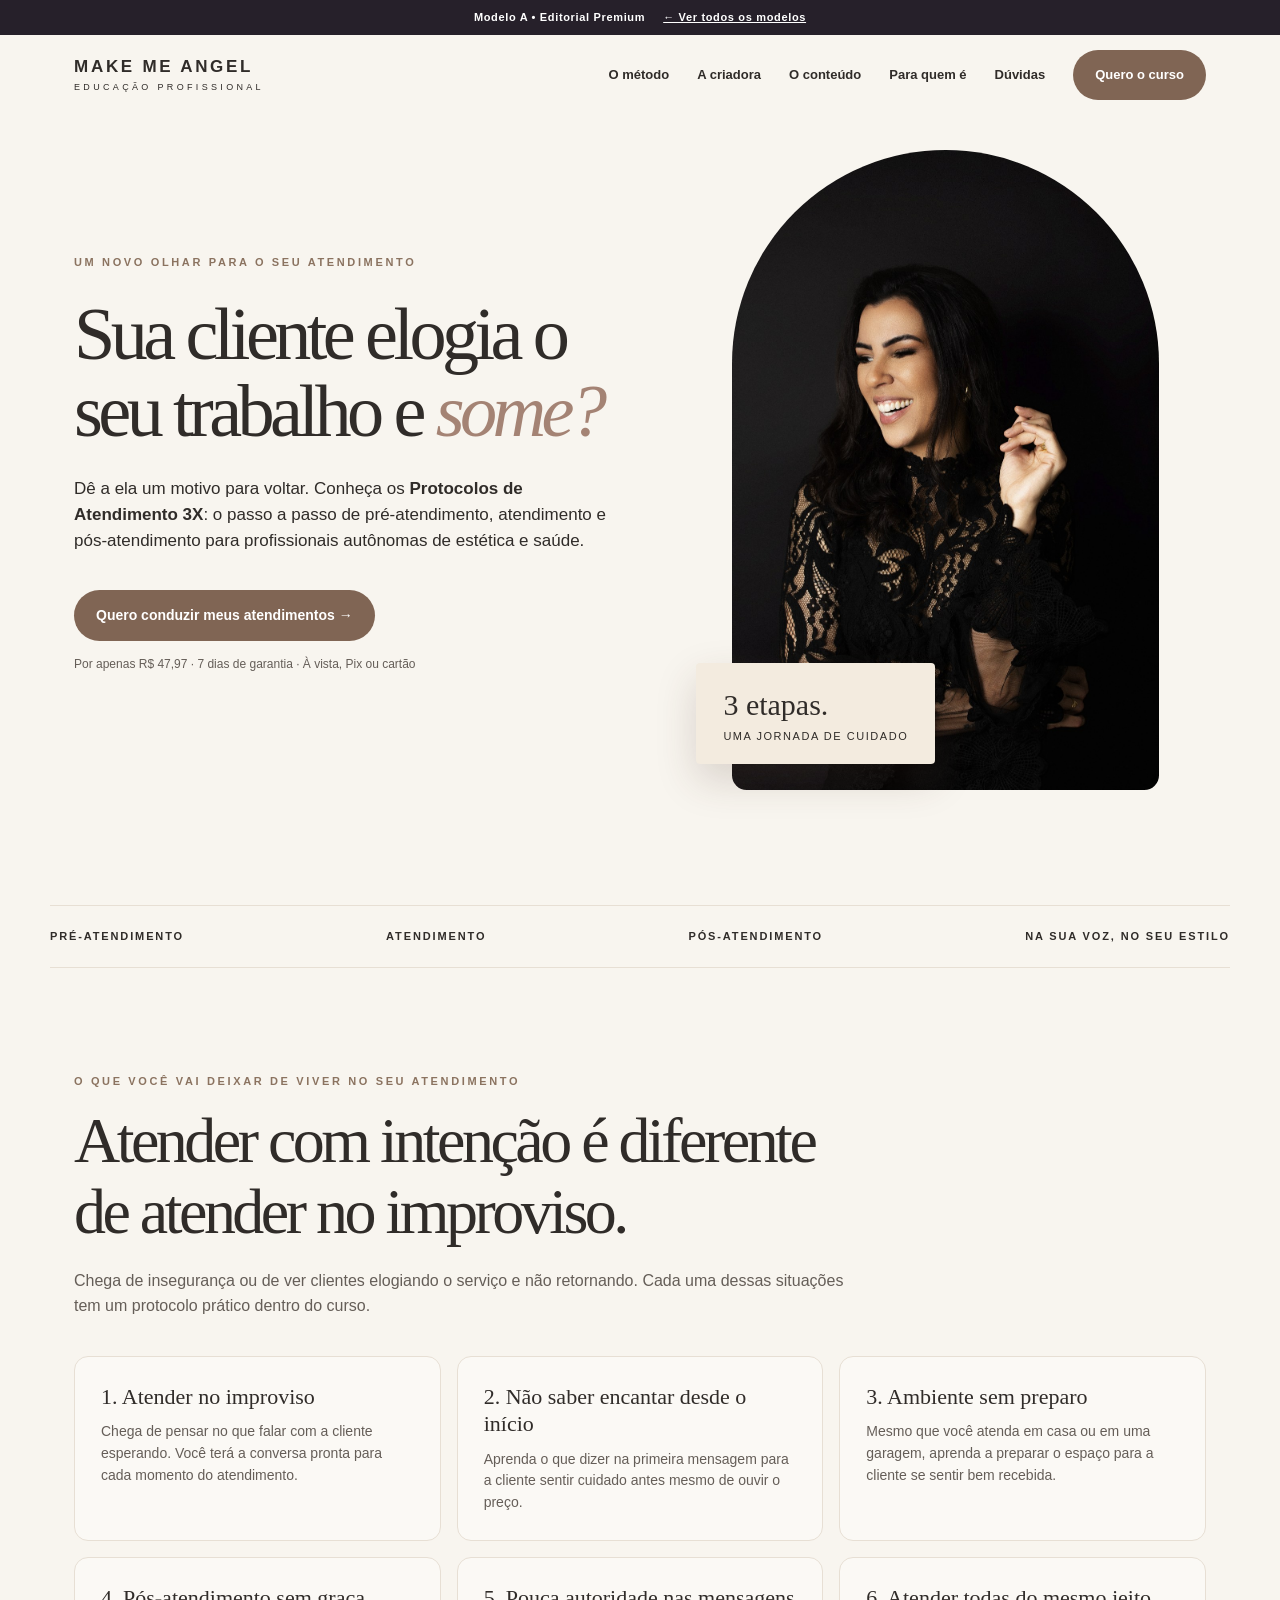
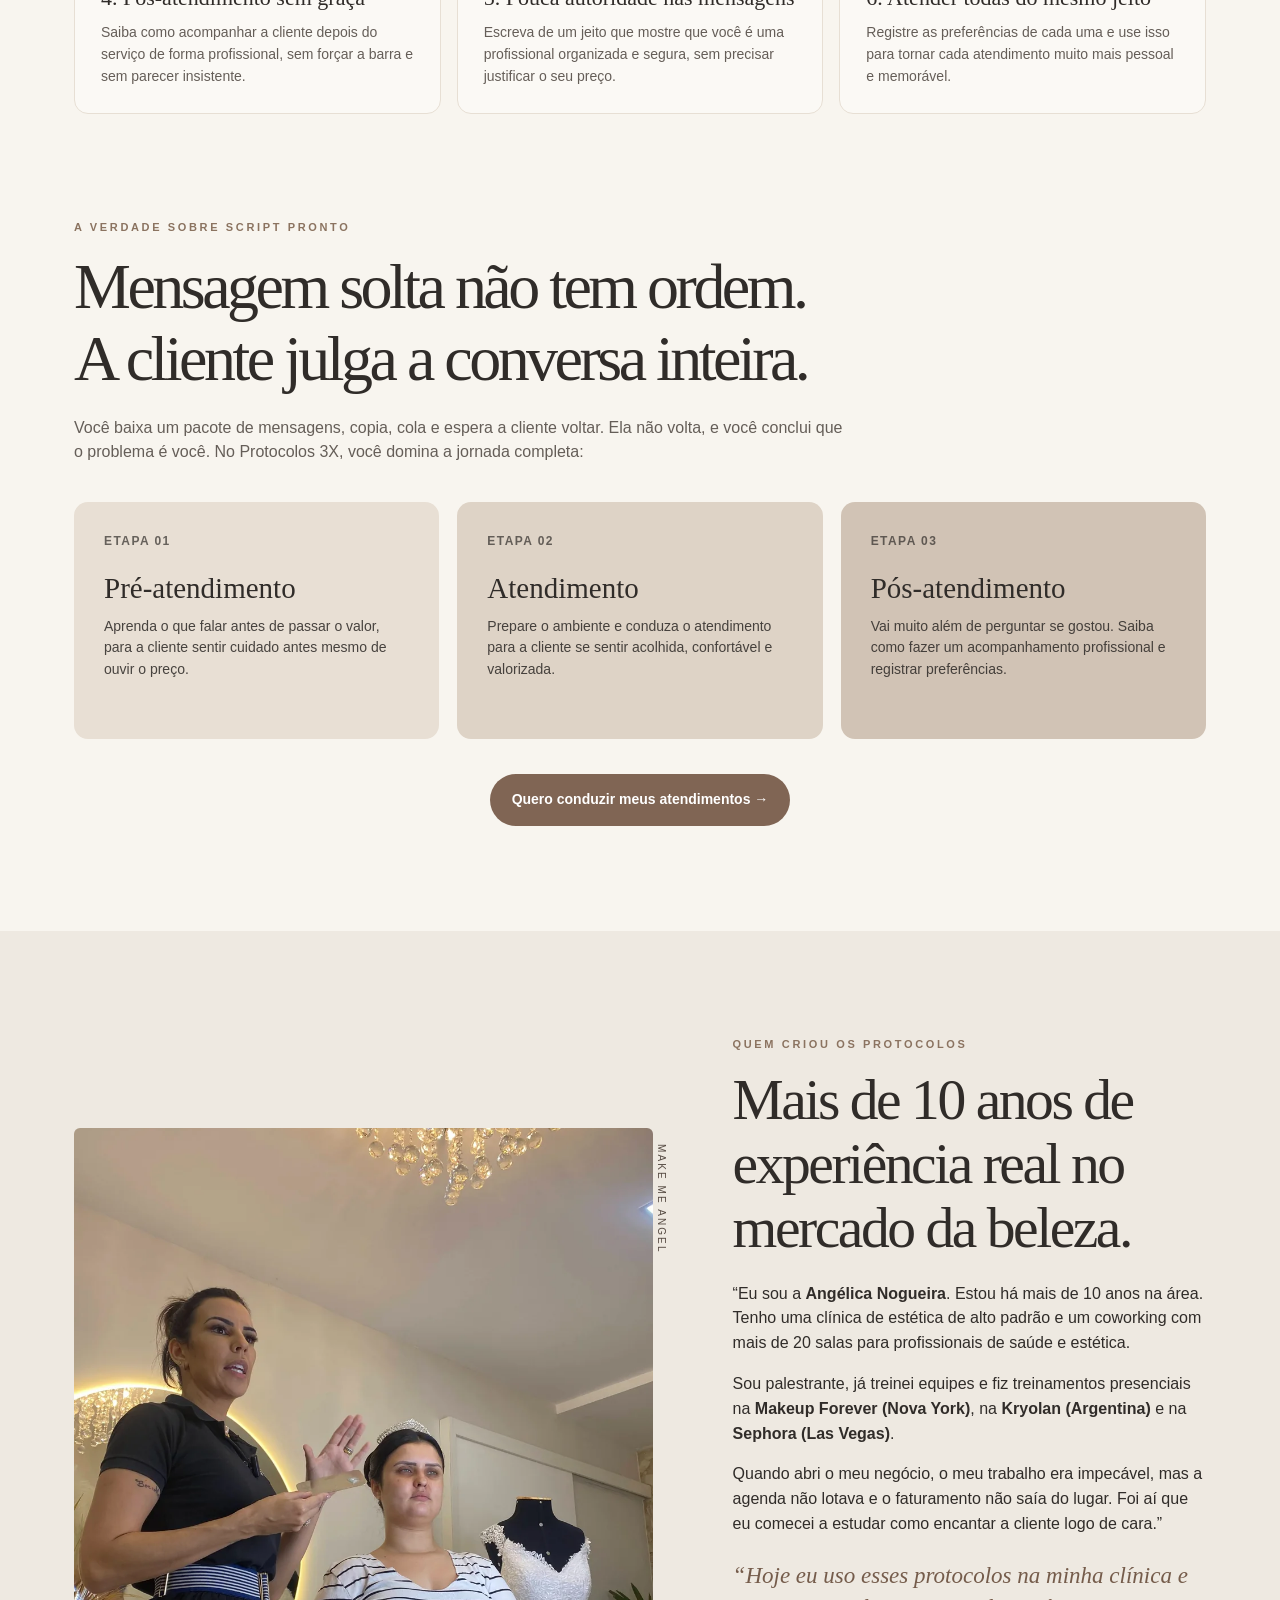
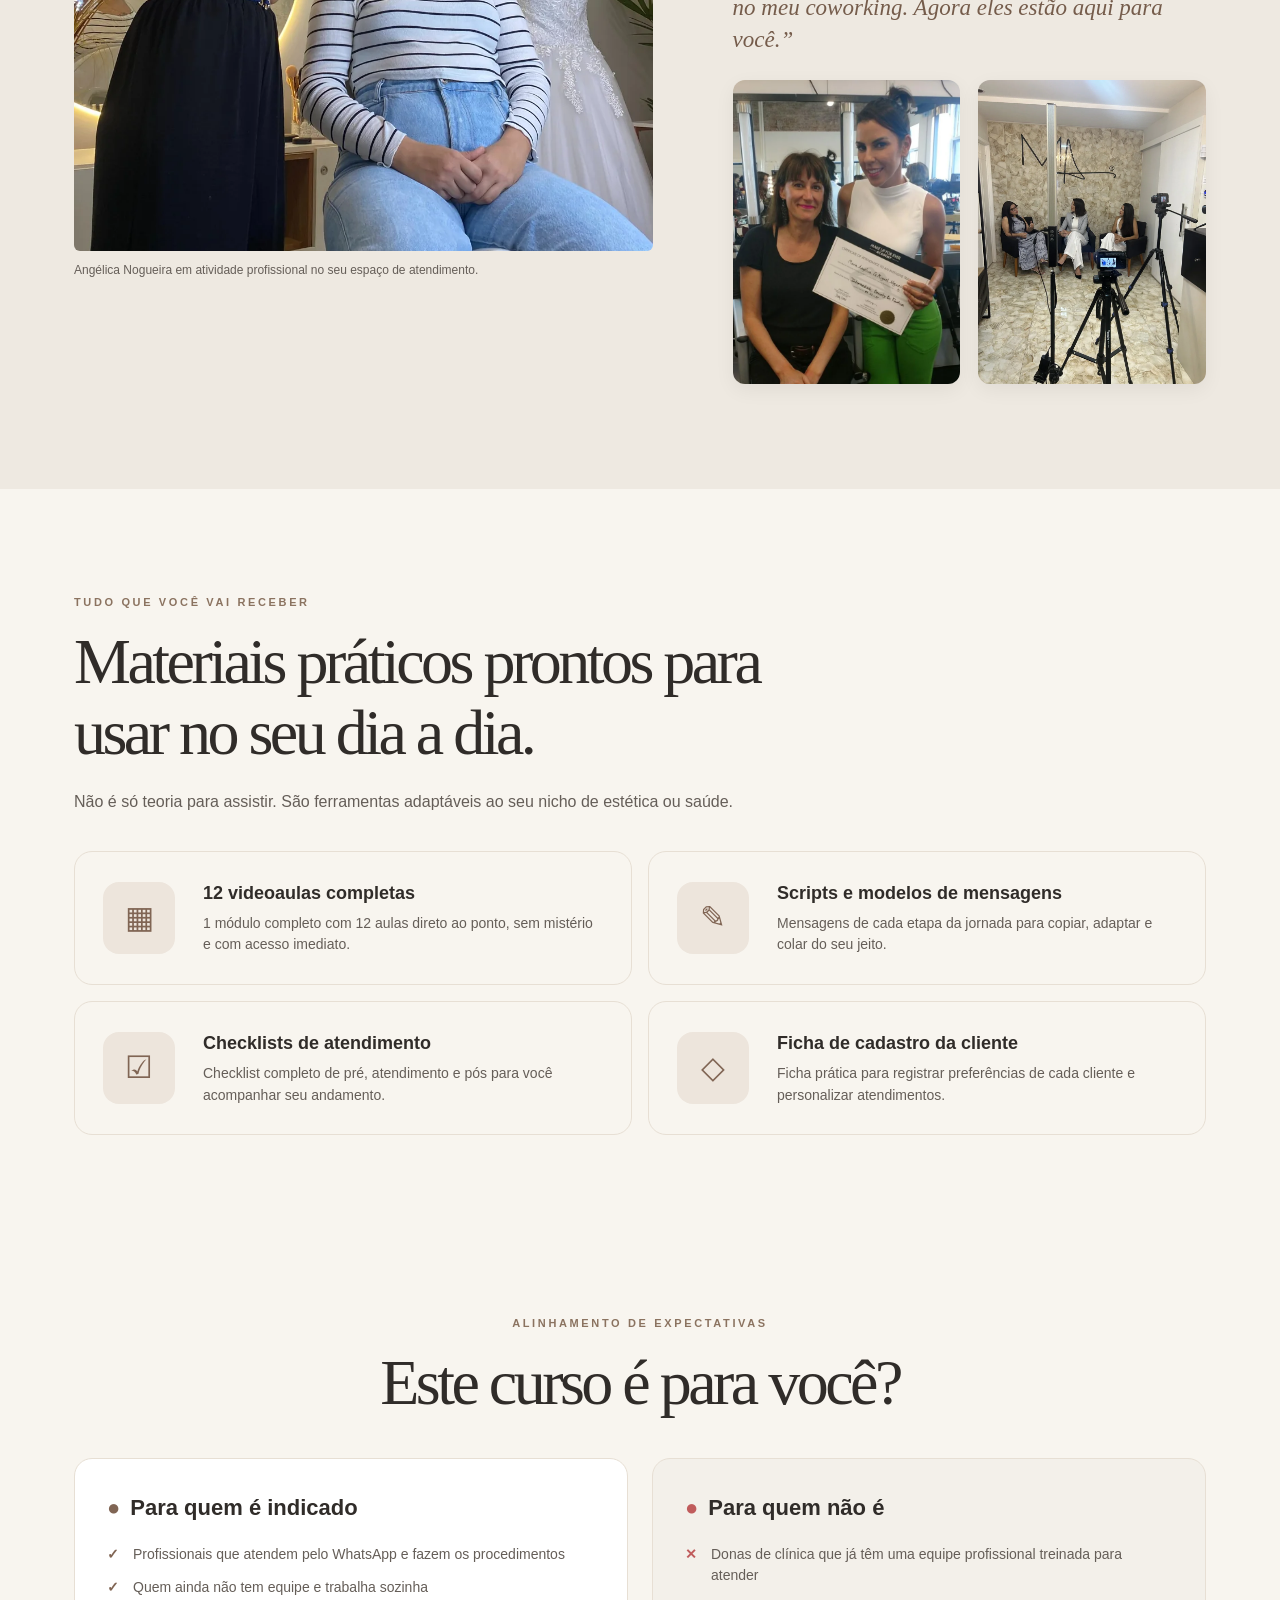
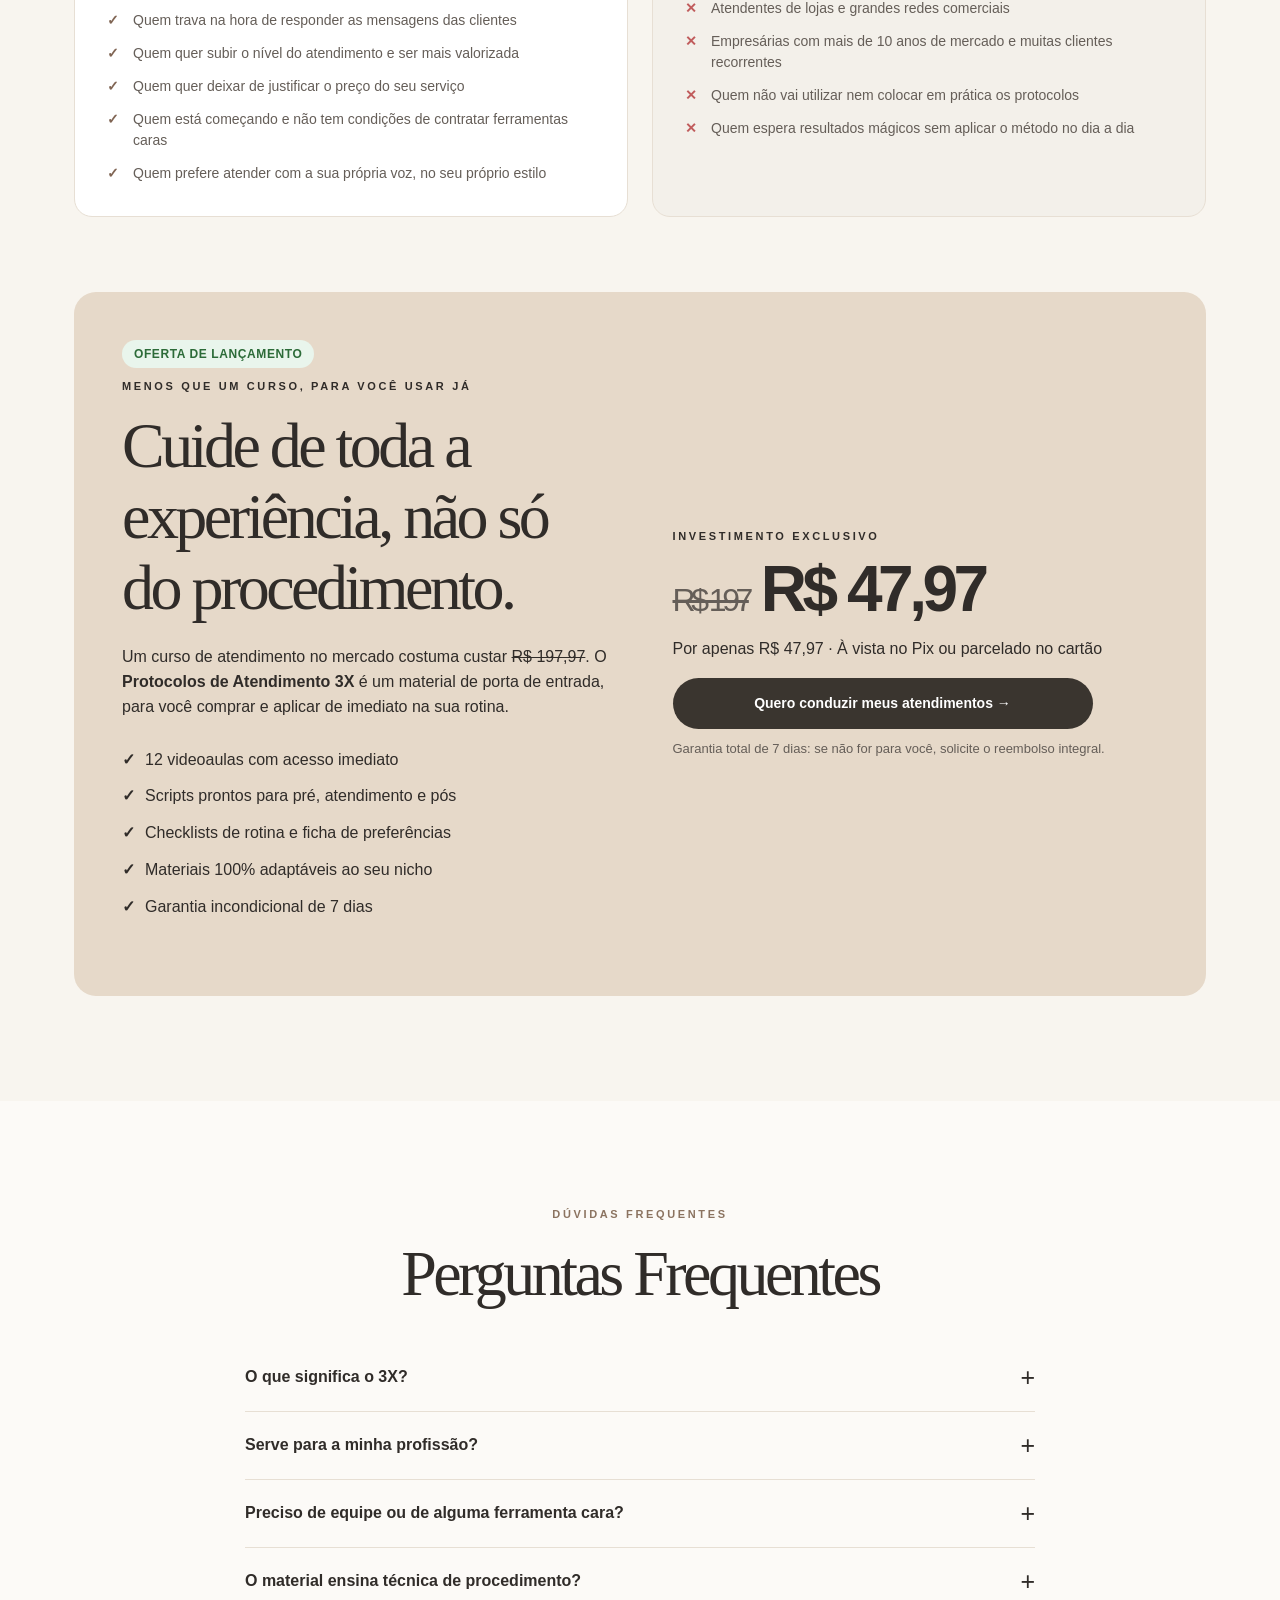
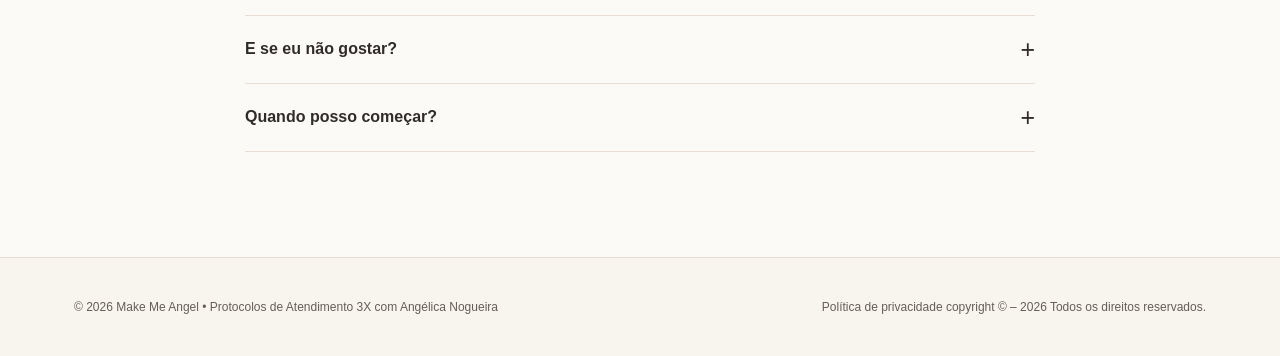
==== 01-editorial/index.html @ 48aa1363 "Add files via upload" ====
<!doctype html><html lang="pt-BR"><head><meta charset="utf-8"><meta name="viewport" content="width=device-width,initial-scale=1"><meta name="robots" content="noindex,nofollow"><meta name="theme-color" content="#f8f5ef"><meta name="description" content="Protocolos de Atendimento 3X — O passo a passo de pré-atendimento, atendimento e pós-atendimento com Angélica Nogueira."><title>A • Editorial Premium — Make Me Angel (Protocolos de Atendimento 3X)</title><link rel="stylesheet" href="../assets/base.css"><link rel="stylesheet" href="style.css"></head><body><div class="preview-banner"><span>Modelo A • Editorial Premium</span> <a href="../index.html">← Ver todos os modelos</a></div>
<header class="wrap head"><a class="brand" href="#inicio" aria-label="Make Me Angel, voltar ao topo">MAKE ME ANGEL<small>EDUCAÇÃO PROFISSIONAL</small></a><nav class="nav" aria-label="Navegação"><a href="#metodo">O método</a><a href="#angelica">A criadora</a><a href="#conteudo">O conteúdo</a><a href="#publico">Para quem é</a><a href="#perguntas">Dúvidas</a><a class="btn btn-primary" href="#oferta">Quero o curso</a></nav></header><main>
<section class="hero" id="inicio"><div class="wrap hero-grid"><div><div class="eyebrow section-label">Um novo olhar para o seu atendimento</div><h1>Sua cliente elogia o seu trabalho e <em>some?</em></h1><p class="hero-copy">Dê a ela um motivo para voltar. Conheça os <strong>Protocolos de Atendimento 3X</strong>: o passo a passo de pré-atendimento, atendimento e pós-atendimento para profissionais autônomas de estética e saúde.</p><a class="btn btn-primary" href="#oferta">Quero conduzir meus atendimentos →</a><p class="fine" style="margin-top:14px">Por apenas R$ 47,97 · 7 dias de garantia · À vista, Pix ou cartão</p></div><div class="hero-visual"><img src="../assets/hero-editorial.jpg" alt="Angélica Nogueira, criadora dos Protocolos de Atendimento 3X" fetchpriority="high"><div class="hero-stamp"><b>3 etapas.</b><span>Uma jornada de cuidado</span></div></div></div></section>
<div class="wrap editorial-rule"><span>Pré-atendimento</span><span>Atendimento</span><span>Pós-atendimento</span><span>Na sua voz, no seu estilo</span></div>
<section class="section" id="metodo"><div class="wrap"><div class="benefit-head"><div class="eyebrow section-label">O que você vai deixar de viver no seu atendimento</div><h2 class="section-title title-serif">Atender com intenção é diferente de atender no improviso.</h2><p class="muted">Chega de insegurança ou de ver clientes elogiando o serviço e não retornando. Cada uma dessas situações tem um protocolo prático dentro do curso.</p></div><div class="pain-grid"><article class="pain"><strong>1. Atender no improviso</strong><p>Chega de pensar no que falar com a cliente esperando. Você terá a conversa pronta para cada momento do atendimento.</p></article><article class="pain"><strong>2. Não saber encantar desde o início</strong><p>Aprenda o que dizer na primeira mensagem para a cliente sentir cuidado antes mesmo de ouvir o preço.</p></article><article class="pain"><strong>3. Ambiente sem preparo</strong><p>Mesmo que você atenda em casa ou em uma garagem, aprenda a preparar o espaço para a cliente se sentir bem recebida.</p></article><article class="pain"><strong>4. Pós-atendimento sem graça</strong><p>Saiba como acompanhar a cliente depois do serviço de forma profissional, sem forçar a barra e sem parecer insistente.</p></article><article class="pain"><strong>5. Pouca autoridade nas mensagens</strong><p>Escreva de um jeito que mostre que você é uma profissional organizada e segura, sem precisar justificar o seu preço.</p></article><article class="pain"><strong>6. Atender todas do mesmo jeito</strong><p>Registre as preferências de cada uma e use isso para tornar cada atendimento muito mais pessoal e memorável.</p></article></div></div></section>
<section class="section" style="padding-top:0"><div class="wrap"><div class="benefit-head"><div class="eyebrow section-label">A verdade sobre script pronto</div><h2 class="section-title title-serif">Mensagem solta não tem ordem. A cliente julga a conversa inteira.</h2><p class="muted">Você baixa um pacote de mensagens, copia, cola e espera a cliente voltar. Ela não volta, e você conclui que o problema é você. No Protocolos 3X, você domina a jornada completa:</p></div><div class="three"><article class="stage"><div class="num">ETAPA 01</div><h3>Pré-atendimento</h3><p>Aprenda o que falar antes de passar o valor, para a cliente sentir cuidado antes mesmo de ouvir o preço.</p></article><article class="stage"><div class="num">ETAPA 02</div><h3>Atendimento</h3><p>Prepare o ambiente e conduza o atendimento para a cliente se sentir acolhida, confortável e valorizada.</p></article><article class="stage"><div class="num">ETAPA 03</div><h3>Pós-atendimento</h3><p>Vai muito além de perguntar se gostou. Saiba como fazer um acompanhamento profissional e registrar preferências.</p></article></div><div style="text-align:center;margin-top:35px"><a class="btn btn-primary" href="#oferta">Quero conduzir meus atendimentos →</a></div></div></section>
<section class="section about" id="angelica"><div class="wrap split"><div class="about-photo"><img src="../assets/demonstracao.webp" loading="lazy" alt="Angélica Nogueira demonstrando atendimento no estúdio"><p class="photo-credit">Angélica Nogueira em atividade profissional no seu espaço de atendimento.</p></div><div><div class="eyebrow section-label">Quem criou os protocolos</div><h2 class="section-title">Mais de 10 anos de experiência real no mercado da beleza.</h2><p>“Eu sou a <strong>Angélica Nogueira</strong>. Estou há mais de 10 anos na área. Tenho uma clínica de estética de alto padrão e um coworking com mais de 20 salas para profissionais de saúde e estética.</p><p>Sou palestrante, já treinei equipes e fiz treinamentos presenciais na <strong>Makeup Forever (Nova York)</strong>, na <strong>Kryolan (Argentina)</strong> e na <strong>Sephora (Las Vegas)</strong>.</p><p>Quando abri o meu negócio, o meu trabalho era impecável, mas a agenda não lotava e o faturamento não saía do lugar. Foi aí que eu comecei a estudar como encantar a cliente logo de cara.”</p><p class="about-quote">“Hoje eu uso esses protocolos na minha clínica e no meu coworking. Agora eles estão aqui para você.”</p><div class="gallery-bar"><img src="../assets/formacao.webp" loading="lazy" alt="Registro fotográfico de formação profissional e certificações"><img src="../assets/bastidores.webp" loading="lazy" alt="Bastidores de gravações e estrutura profissional da Angélica"></div></div></div></section>
<section class="section" id="conteudo"><div class="wrap"><div class="content-head"><div class="eyebrow section-label">Tudo que você vai receber</div><h2 class="section-title title-serif">Materiais práticos prontos para usar no seu dia a dia.</h2><p class="muted">Não é só teoria para assistir. São ferramentas adaptáveis ao seu nicho de estética ou saúde.</p></div><div class="kit-grid"><article class="kit"><div class="symbol" aria-hidden="true">▦</div><div><strong>12 videoaulas completas</strong><p>1 módulo completo com 12 aulas direto ao ponto, sem mistério e com acesso imediato.</p></div></article><article class="kit"><div class="symbol" aria-hidden="true">✎</div><div><strong>Scripts e modelos de mensagens</strong><p>Mensagens de cada etapa da jornada para copiar, adaptar e colar do seu jeito.</p></div></article><article class="kit"><div class="symbol" aria-hidden="true">☑</div><div><strong>Checklists de atendimento</strong><p>Checklist completo de pré, atendimento e pós para você acompanhar seu andamento.</p></div></article><article class="kit"><div class="symbol" aria-hidden="true">◇</div><div><strong>Ficha de cadastro da cliente</strong><p>Ficha prática para registrar preferências de cada cliente e personalizar atendimentos.</p></div></article></div></div></section>
<section class="audience-section" id="publico"><div class="wrap"><div class="benefit-head" style="text-align:center;margin:0 auto 40px"><div class="eyebrow section-label">Alinhamento de expectativas</div><h2 class="section-title title-serif">Este curso é para você?</h2></div><div class="audience-grid"><article class="audience-card is-for"><h3><span style="color:var(--accent)">●</span> Para quem é indicado</h3><ul><li>Profissionais que atendem pelo WhatsApp e fazem os procedimentos</li><li>Quem ainda não tem equipe e trabalha sozinha</li><li>Quem trava na hora de responder as mensagens das clientes</li><li>Quem quer subir o nível do atendimento e ser mais valorizada</li><li>Quem quer deixar de justificar o preço do seu serviço</li><li>Quem está começando e não tem condições de contratar ferramentas caras</li><li>Quem prefere atender com a sua própria voz, no seu próprio estilo</li></ul></article><article class="audience-card is-not"><h3><span style="color:#c05c5c">●</span> Para quem não é</h3><ul><li>Donas de clínica que já têm uma equipe profissional treinada para atender</li><li>Atendentes de lojas e grandes redes comerciais</li><li>Empresárias com mais de 10 anos de mercado e muitas clientes recorrentes</li><li>Quem não vai utilizar nem colocar em prática os protocolos</li><li>Quem espera resultados mágicos sem aplicar o método no dia a dia</li></ul></article></div></div></section>
<section class="section" style="padding-top:0" id="oferta"><div class="wrap"><div class="offer columns"><div><span class="price-badge">OFERTA DE LANÇAMENTO</span><div class="eyebrow">Menos que um curso, para você usar já</div><h2 class="section-title title-serif">Cuide de toda a experiência, não só do procedimento.</h2><p>Um curso de atendimento no mercado costuma custar <s>R$ 197,97</s>. O <strong>Protocolos de Atendimento 3X</strong> é um material de porta de entrada, para você comprar e aplicar de imediato na sua rotina.</p><ul><li>12 videoaulas com acesso imediato</li><li>Scripts prontos para pré, atendimento e pós</li><li>Checklists de rotina e ficha de preferências</li><li>Materiais 100% adaptáveis ao seu nicho</li><li>Garantia incondicional de 7 dias</li></ul></div><div><div class="eyebrow">Investimento exclusivo</div><div class="price"><span class="price-compare">R$ 197</span>R$ 47,97</div><p>Por apenas R$ 47,97 · À vista no Pix ou parcelado no cartão</p><a class="btn btn-primary" href="https://pay.kiwify.com.br/yD4n7Dz" target="_blank" rel="noopener noreferrer" data-checkout>Quero conduzir meus atendimentos →</a><span class="noted">Garantia total de 7 dias: se não for para você, solicite o reembolso integral.</span></div></div></div></section>
<section class="section faq-section" id="perguntas"><div class="wrap"><div class="eyebrow section-label" style="text-align:center">Dúvidas Frequentes</div><h2 class="section-title title-serif" style="text-align:center">Perguntas Frequentes</h2><div class="faq-list">
<details><summary>O que significa o 3X?</summary><p>São as três etapas da jornada da cliente: pré-atendimento, atendimento e pós-atendimento. Não significa promessa financeira, mas sim uma metodologia completa de experiência.</p></details>
<details><summary>Serve para a minha profissão?</summary><p>Foi feito especialmente para quem atende sozinha: maquiadora, cabeleireira, manicure, esteticista, massagista, designer de sobrancelha, depiladora e profissional de laser. Os materiais são adaptáveis ao seu nicho.</p></details>
<details><summary>Preciso de equipe ou de alguma ferramenta cara?</summary><p>Não. Você só precisa do seu WhatsApp e da sua própria voz. O método foi feito para ser simples e direto.</p></details>
<details><summary>O material ensina técnica de procedimento?</summary><p>Não. Ele organiza a sua conversa com a cliente, antes, durante e depois do atendimento, para gerar fidelização e encantamento.</p></details>
<details><summary>E se eu não gostar?</summary><p>Você tem 7 dias de garantia incondicional. Se achar que o material não é para você, basta pedir o reembolso diretamente na plataforma.</p></details>
<details><summary>Quando posso começar?</summary><p>O acesso às 12 aulas e a todos os materiais complementares em PDF é imediato assim que a compra for confirmada.</p></details>
</div></div></section>
</main><footer class="footer"><div class="wrap"><span>© 2026 Make Me Angel • Protocolos de Atendimento 3X com Angélica Nogueira</span><span>Política de privacidade copyright © – 2026 Todos os direitos reservados.</span></div></footer><div class="mobile-cta"><span><small>Protocolos 3X</small><strong>R$ 47,97</strong></span><a class="btn btn-primary" href="#oferta">Quero o curso →</a></div><script src="../assets/preview.js" defer></script></body></html>
---- assets/base.css ----
:root{--ink:#211f20;--base:#faf8f4;--line:#e9e4dc;--accent:#8e6275;--textmuted:#615b5d;--max:1180px}
*{box-sizing:border-box}html{scroll-behavior:smooth}body{margin:0;color:var(--ink);background:var(--base);font-family:Inter,ui-sans-serif,-apple-system,BlinkMacSystemFont,"Segoe UI",Arial,sans-serif;line-height:1.55;-webkit-font-smoothing:antialiased}img{display:block;max-width:100%}a{color:inherit}button,a{touch-action:manipulation}.wrap{max-width:var(--max);margin-inline:auto;padding-inline:24px}.head{display:flex;align-items:center;justify-content:space-between;gap:22px;min-height:80px}.brand{font-weight:800;font-size:17px;text-decoration:none;letter-spacing:.16em;line-height:1.17;white-space:nowrap}.brand small{display:block;font-size:9px;letter-spacing:.37em;font-weight:500;margin-top:5px}.nav{display:flex;align-items:center;gap:28px}.nav a{text-decoration:none;font-size:13px;font-weight:650}.nav a:hover{text-decoration:underline}.btn{display:inline-flex;align-items:center;justify-content:center;text-decoration:none;border-radius:6px;padding:15px 22px;font-size:14px;font-weight:750;min-height:50px;text-align:center;transition:transform .15s ease,filter .15s ease,background .15s ease;cursor:pointer;border:0}.btn:hover{transform:translateY(-2px);filter:brightness(.96)}.btn:focus-visible,a:focus-visible,summary:focus-visible{outline:3px solid #d98568;outline-offset:4px}.btn-primary{background:var(--accent);color:white}.btn-outline{border:1px solid currentColor;background:transparent}.eyebrow{font-size:11px;font-weight:800;text-transform:uppercase;letter-spacing:.24em}.muted{color:var(--textmuted)}.fine{font-size:12px;color:var(--textmuted)}.section{padding-block:105px}.section-title{font-size:clamp(35px,4.5vw,60px);line-height:1.11;letter-spacing:-.043em;font-weight:680;margin:15px 0 22px}.punch{font-weight:700}.columns{display:grid;grid-template-columns:repeat(2,minmax(0,1fr));align-items:center;gap:65px}.three{display:grid;grid-template-columns:repeat(3,minmax(0,1fr));gap:18px}.pain-grid{display:grid;grid-template-columns:repeat(3,minmax(0,1fr));gap:16px}.pain{padding:26px;border:1px solid var(--line);border-radius:14px}.pain strong{font-size:18px;line-height:1.25;display:block}.pain p{font-size:14px;color:var(--textmuted);margin:11px 0 0}.stage{padding:30px;border-radius:14px}.stage .num{font-weight:800;font-size:12px;letter-spacing:.12em;opacity:.7}.stage h3{font-size:24px;line-height:1.2;margin:20px 0 10px}.stage p{font-size:14px;opacity:.87;margin:0}.kit{border:1px solid var(--line);border-radius:18px;padding:28px;display:grid;grid-template-columns:80px 1fr;align-items:center;gap:20px}.kit .symbol{display:flex;align-items:center;justify-content:center;background:var(--kitbg,#eee);border-radius:16px;width:72px;height:72px;font-size:31px;color:var(--accent)}.kit strong{font-size:18px}.kit p{margin:5px 0 0;color:var(--textmuted);font-size:14px}.kit-grid{display:grid;grid-template-columns:1fr 1fr;gap:16px}.image{width:100%;height:100%;object-fit:cover}.portrait{aspect-ratio:4/5;object-fit:cover}.photo-credit{font-size:12px;color:var(--textmuted);margin-top:10px}.split{display:grid;grid-template-columns:1.1fr .9fr;gap:80px;align-items:center}.chips{display:flex;flex-wrap:wrap;gap:10px;margin:25px 0}.chip{font-size:12px;font-weight:650;padding:9px 14px;border-radius:100px;border:1px solid currentColor}.offer{padding:48px;border-radius:22px}.price{font-size:clamp(48px,5vw,72px);font-weight:800;letter-spacing:-.07em;line-height:1;margin:12px 0}.offer ul,.checklist{list-style:none;padding:0;margin:28px 0;display:grid;gap:12px}.offer li:before,.checklist li:before{content:'✓';font-weight:900;margin-right:10px}.offer .btn{width:100%;max-width:420px}.faq-list{max-width:790px;margin:35px auto 0}.faq-list details{padding:21px 0;border-bottom:1px solid var(--line)}.faq-list summary{cursor:pointer;list-style:none;font-weight:700;font-size:16px;display:flex;justify-content:space-between;gap:16px}.faq-list summary:after{content:'+';font-size:25px;line-height:1;font-weight:400}.faq-list details[open] summary:after{content:'−'}.faq-list p{color:var(--textmuted);font-size:14px;margin:16px 26px 2px 0}.footer{padding:40px 0;border-top:1px solid var(--line);font-size:12px;color:var(--textmuted)}.footer .wrap{display:flex;justify-content:space-between;gap:20px;flex-wrap:wrap}.preview-banner{background:#26202a;color:#fff;display:flex;align-items:center;justify-content:center;gap:18px;padding:9px 18px;text-align:center;font-size:11px;font-weight:650;letter-spacing:.06em}.preview-banner a{color:#fff;text-decoration:underline}.mobile-cta{display:none}.title-serif{font-family:Georgia,"Times New Roman",serif;font-weight:400;letter-spacing:-.055em}.noted{display:block;color:var(--textmuted);font-size:13px;margin-top:10px}section{scroll-margin-top:60px}
.audience-section{padding-block:75px}
.audience-grid{display:grid;grid-template-columns:1fr 1fr;gap:24px}
.audience-card{padding:32px;border-radius:18px;border:1px solid var(--line);background:white}
.audience-card.is-not{background:rgba(0,0,0,0.02)}
.audience-card h3{font-size:22px;margin:0 0 18px;display:flex;align-items:center;gap:10px}
.audience-card ul{list-style:none;padding:0;margin:0;display:grid;gap:12px;font-size:14px}
.audience-card li{position:relative;padding-left:26px;color:var(--textmuted);line-height:1.5}
.audience-card li:before{position:absolute;left:0;font-weight:900}
.audience-card.is-for li:before{content:'✓';color:var(--accent)}
.audience-card.is-not li:before{content:'✕';color:#c05c5c}
.price-compare{display:inline-block;text-decoration:line-through;color:var(--textmuted);font-size:.5em;margin-right:12px;font-weight:500}
.price-badge{display:inline-flex;align-items:center;padding:5px 12px;border-radius:100px;background:#e9f5ec;color:#2c6b38;font-size:12px;font-weight:800;letter-spacing:.05em;margin-bottom:10px}
@media(max-width:768px){.audience-grid{grid-template-columns:1fr}}
@media(max-width:920px){.columns,.split{grid-template-columns:1fr;gap:38px}.nav a:not(.btn){display:none}.three,.pain-grid{grid-template-columns:1fr 1fr}.section{padding-block:75px}.kit-grid{grid-template-columns:1fr}.wrap{padding-inline:20px}}
@media(max-width:610px){.head{min-height:67px}.head .btn{padding:9px 12px;min-height:39px;font-size:11px}.brand{font-size:13px;letter-spacing:.1em}.brand small{font-size:7px}.preview-banner{font-size:10px;line-height:1.35}.section{padding-block:62px}.section-title{font-size:37px}.three,.pain-grid{grid-template-columns:1fr}.pain{padding:23px}.stage{padding:24px}.kit{grid-template-columns:58px 1fr;padding:20px;gap:12px}.kit .symbol{width:54px;height:54px;font-size:23px}.kit strong{font-size:15px}.kit p{font-size:12px}.offer{padding:29px 22px}.mobile-cta{display:flex;position:fixed;inset:auto 0 0;z-index:30;background:#fff;border-top:1px solid #ddd;padding:9px 16px calc(9px + env(safe-area-inset-bottom));align-items:center;justify-content:space-between;box-shadow:0 -8px 24px #00000013}.mobile-cta .btn{padding:10px 15px;font-size:12px;min-height:42px}.mobile-cta small{display:block;color:#5e5960;font-size:10px;line-height:1.2}.mobile-cta strong{font-size:17px}.footer{padding-bottom:100px}}
@media(prefers-reduced-motion:reduce){*{scroll-behavior:auto!important;transition:none!important}}
---- 01-editorial/style.css ----
:root{--base:#f8f5ef;--ink:#302c29;--accent:#806554;--textmuted:#655e58;--line:#e7dfd4;--kitbg:#ede5dc}
.head .btn-primary,.btn-primary{border-radius:100px}.hero{padding:35px 0 115px;overflow:hidden}.hero-grid{display:grid;grid-template-columns:1fr .94fr;gap:58px;align-items:center}.hero h1{font-family:Georgia,"Times New Roman",serif;font-weight:400;letter-spacing:-.062em;line-height:1.04;font-size:clamp(51px,5.8vw,89px);margin:25px 0}.hero h1 em{font-weight:400;color:#a48374}.hero-copy{font-size:17px;max-width:540px}.hero .btn{min-width:270px;margin-top:18px}.hero-visual{position:relative;max-width:520px;margin-inline:auto}.hero-visual img{height:640px;object-fit:cover;width:100%;border-radius:260px 260px 18px 18px;object-position:50% 20%}.hero-visual:before{content:'';position:absolute;width:84%;height:80%;border:1px solid #bbaea3;border-radius:260px 260px 15px 15px;left:12%;top:7%;transform:rotate(5deg);z-index:-1}.hero-stamp{position:absolute;bottom:26px;left:-36px;background:#f3ebdf;padding:19px 27px;border-radius:4px;box-shadow:0 16px 40px #4c31252e}.hero-stamp b{font-family:Georgia,serif;font-size:30px;font-weight:400}.hero-stamp span{display:block;font-size:11px;letter-spacing:.14em;text-transform:uppercase}.editorial-rule{border-top:1px solid var(--line);border-bottom:1px solid var(--line);padding:22px 0;display:flex;gap:30px;justify-content:space-between;font-size:11px;letter-spacing:.17em;text-transform:uppercase;font-weight:700}.title-serif{font-size:clamp(40px,5vw,66px)}.pain{background:#fbf9f5}.pain strong{font-family:Georgia,serif;font-weight:400;font-size:22px}.stage{background:#e8dfd4;min-height:237px}.stage:nth-child(2){background:#ded3c6}.stage:nth-child(3){background:#d1c3b5}.stage h3{font-family:Georgia,serif;font-size:29px;font-weight:400}.about{background:#eee9e1}.about-photo{position:relative}.about-photo img{aspect-ratio:4/5;object-fit:cover;border-radius:6px;object-position:center}.about-photo:after{content:'MAKE ME ANGEL';position:absolute;top:16px;right:-16px;writing-mode:vertical-rl;font-size:10px;letter-spacing:.21em;color:#554a42}.about h2{font-family:Georgia,serif;font-weight:400}.about-quote{font-family:Georgia,serif;font-size:23px;font-style:italic;line-height:1.4;color:#755c4b}.offer{background:#e6d9c9;color:#302c29}.offer .btn{background:#3a352f}.faq-section{background:#fcfaf7}.gallery-bar{display:grid;grid-template-columns:1fr 1fr;gap:18px;margin-top:24px}
.gallery-bar img{aspect-ratio:3/4;height:auto;max-height:360px;width:100%;object-fit:cover;object-position:center 10%;border-radius:12px;box-shadow:0 6px 20px rgba(0,0,0,0.06)}.section-label{color:#8b7360}.benefit-head{max-width:770px;margin-bottom:37px}.content-head{max-width:760px;margin-bottom:36px}
@media(max-width:920px){.hero-grid{grid-template-columns:1fr;gap:35px}.hero{padding:28px 0 75px}.hero-visual{width:78%;max-width:470px}.hero h1{font-size:clamp(48px,9vw,72px)}.editorial-rule{flex-wrap:wrap;justify-content:center}.hero-stamp{left:-25px}}
@media(max-width:610px){.hero h1{font-size:48px}.hero-visual{width:92%}.hero-visual img{height:465px}.hero-stamp{left:-15px;bottom:20px}.hero-stamp b{font-size:25px}.hero-stamp span{font-size:9px}.editorial-rule{gap:11px;text-align:center;font-size:9px}.gallery-bar{gap:10px}}
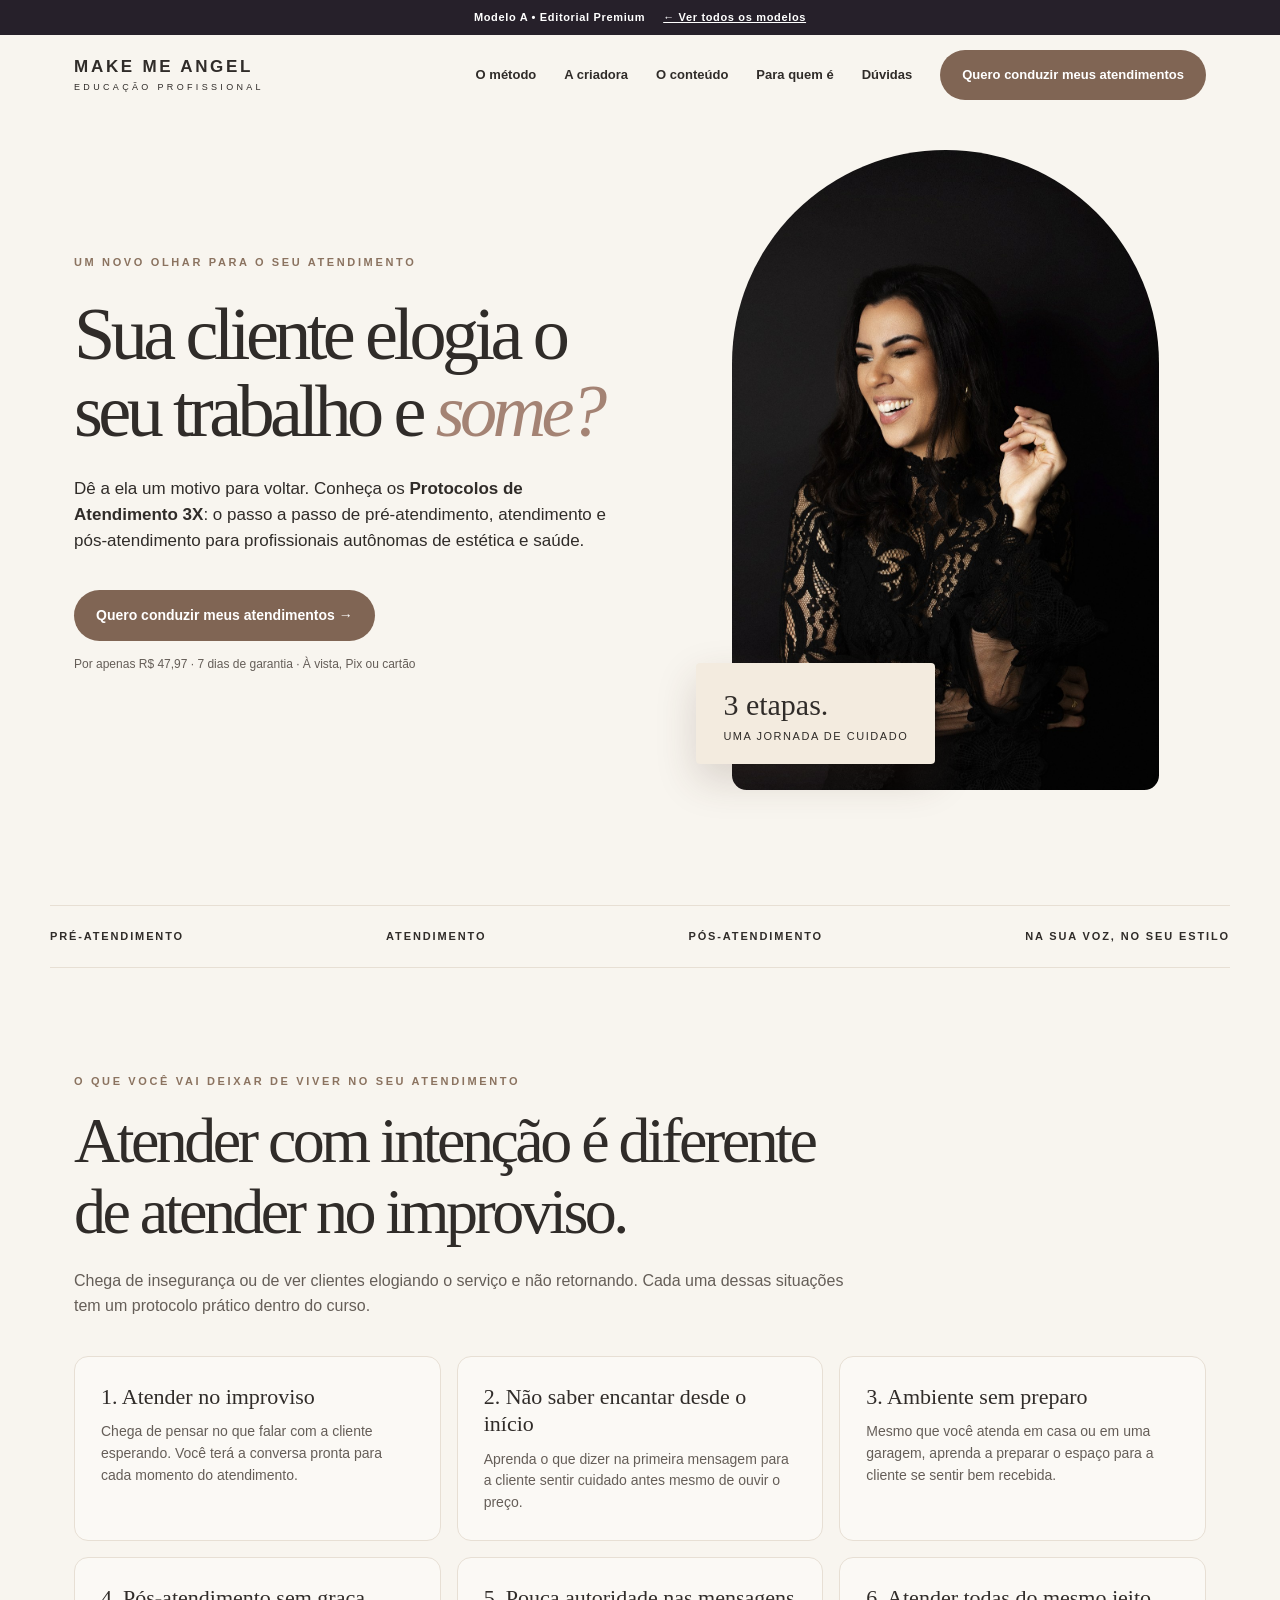
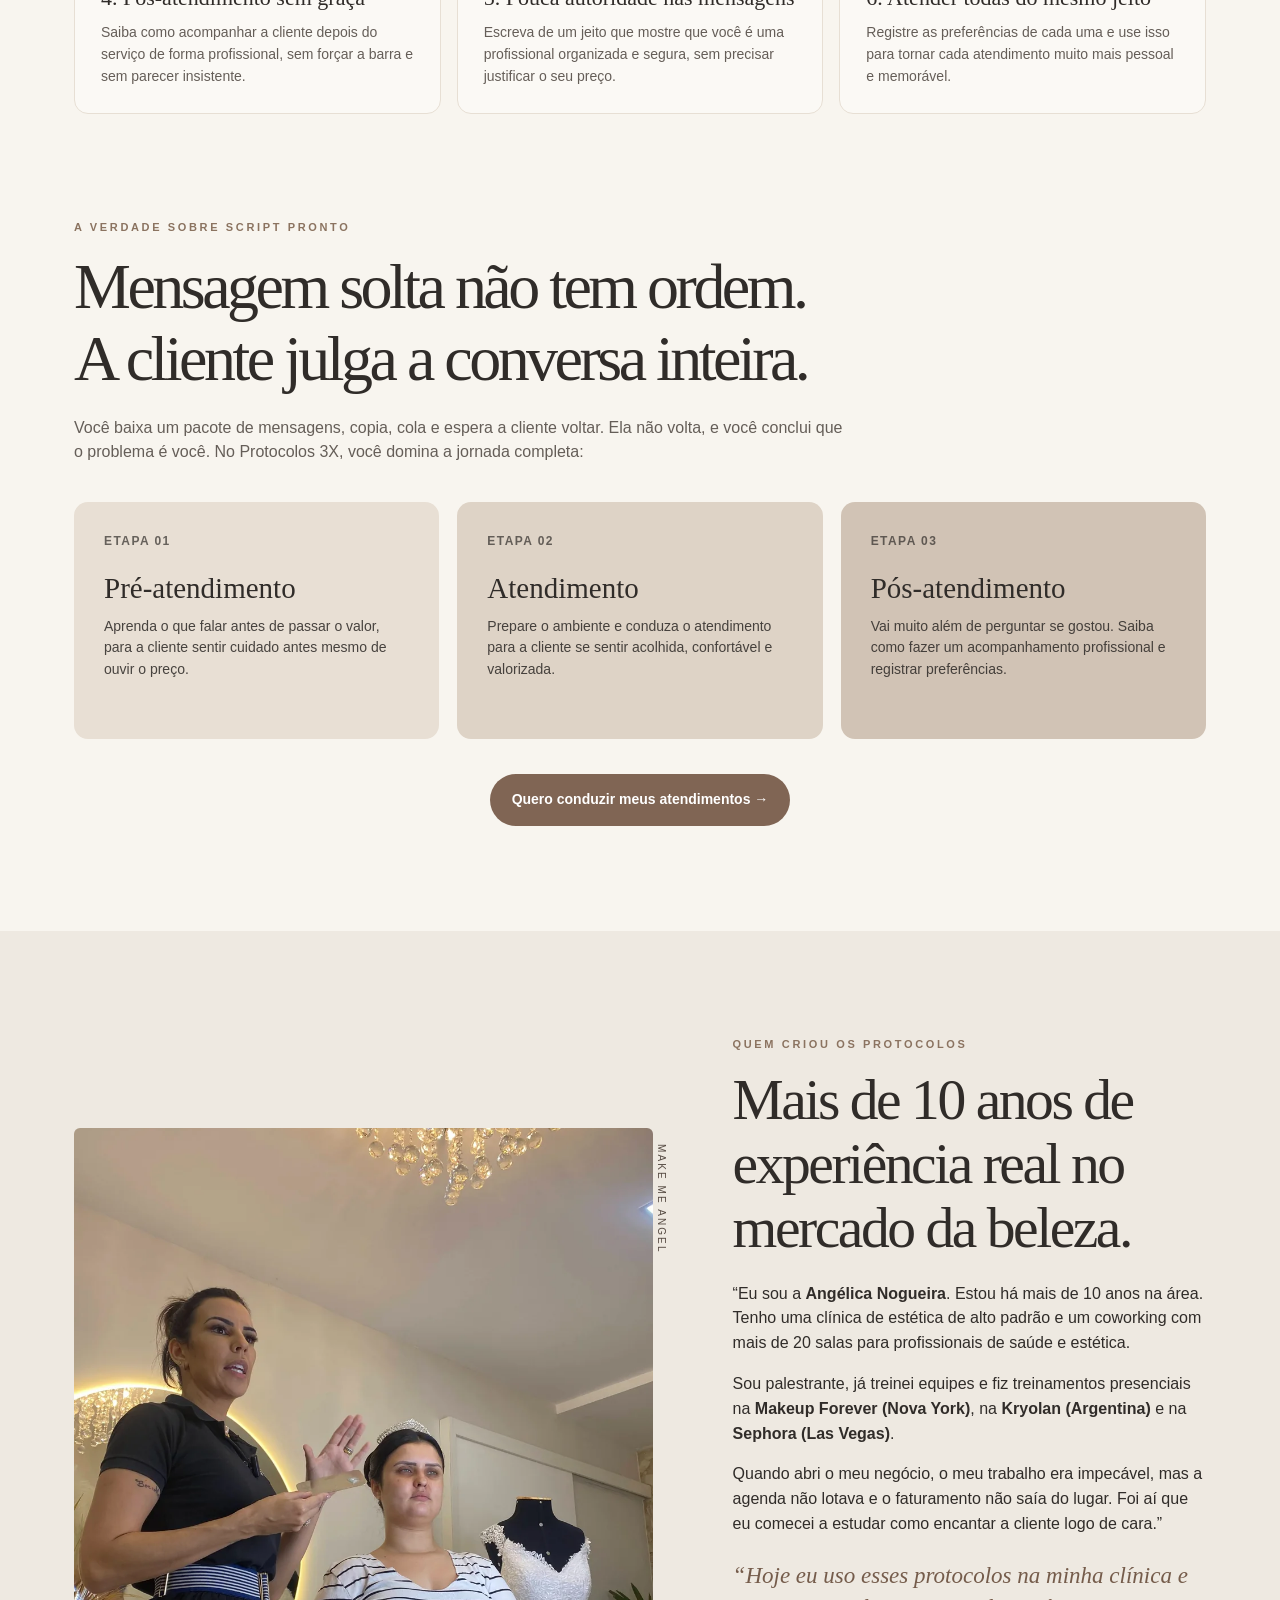
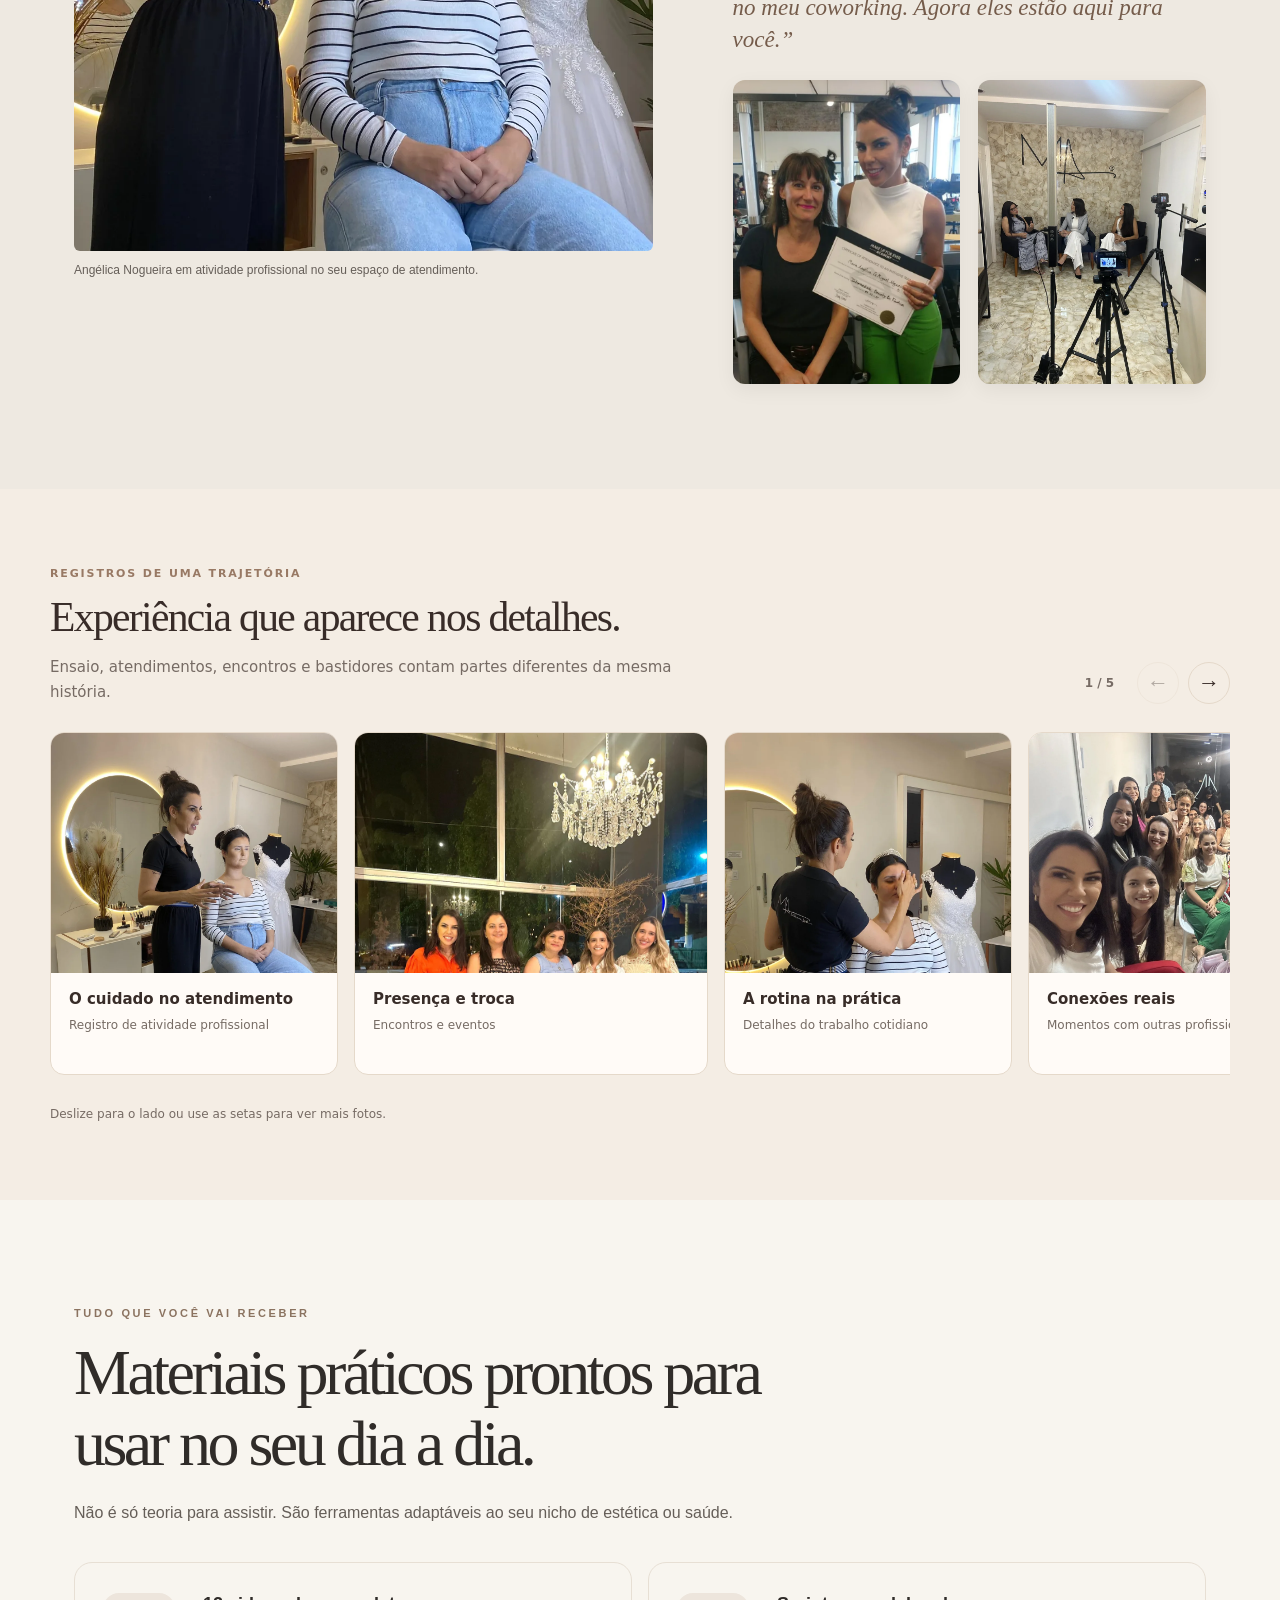
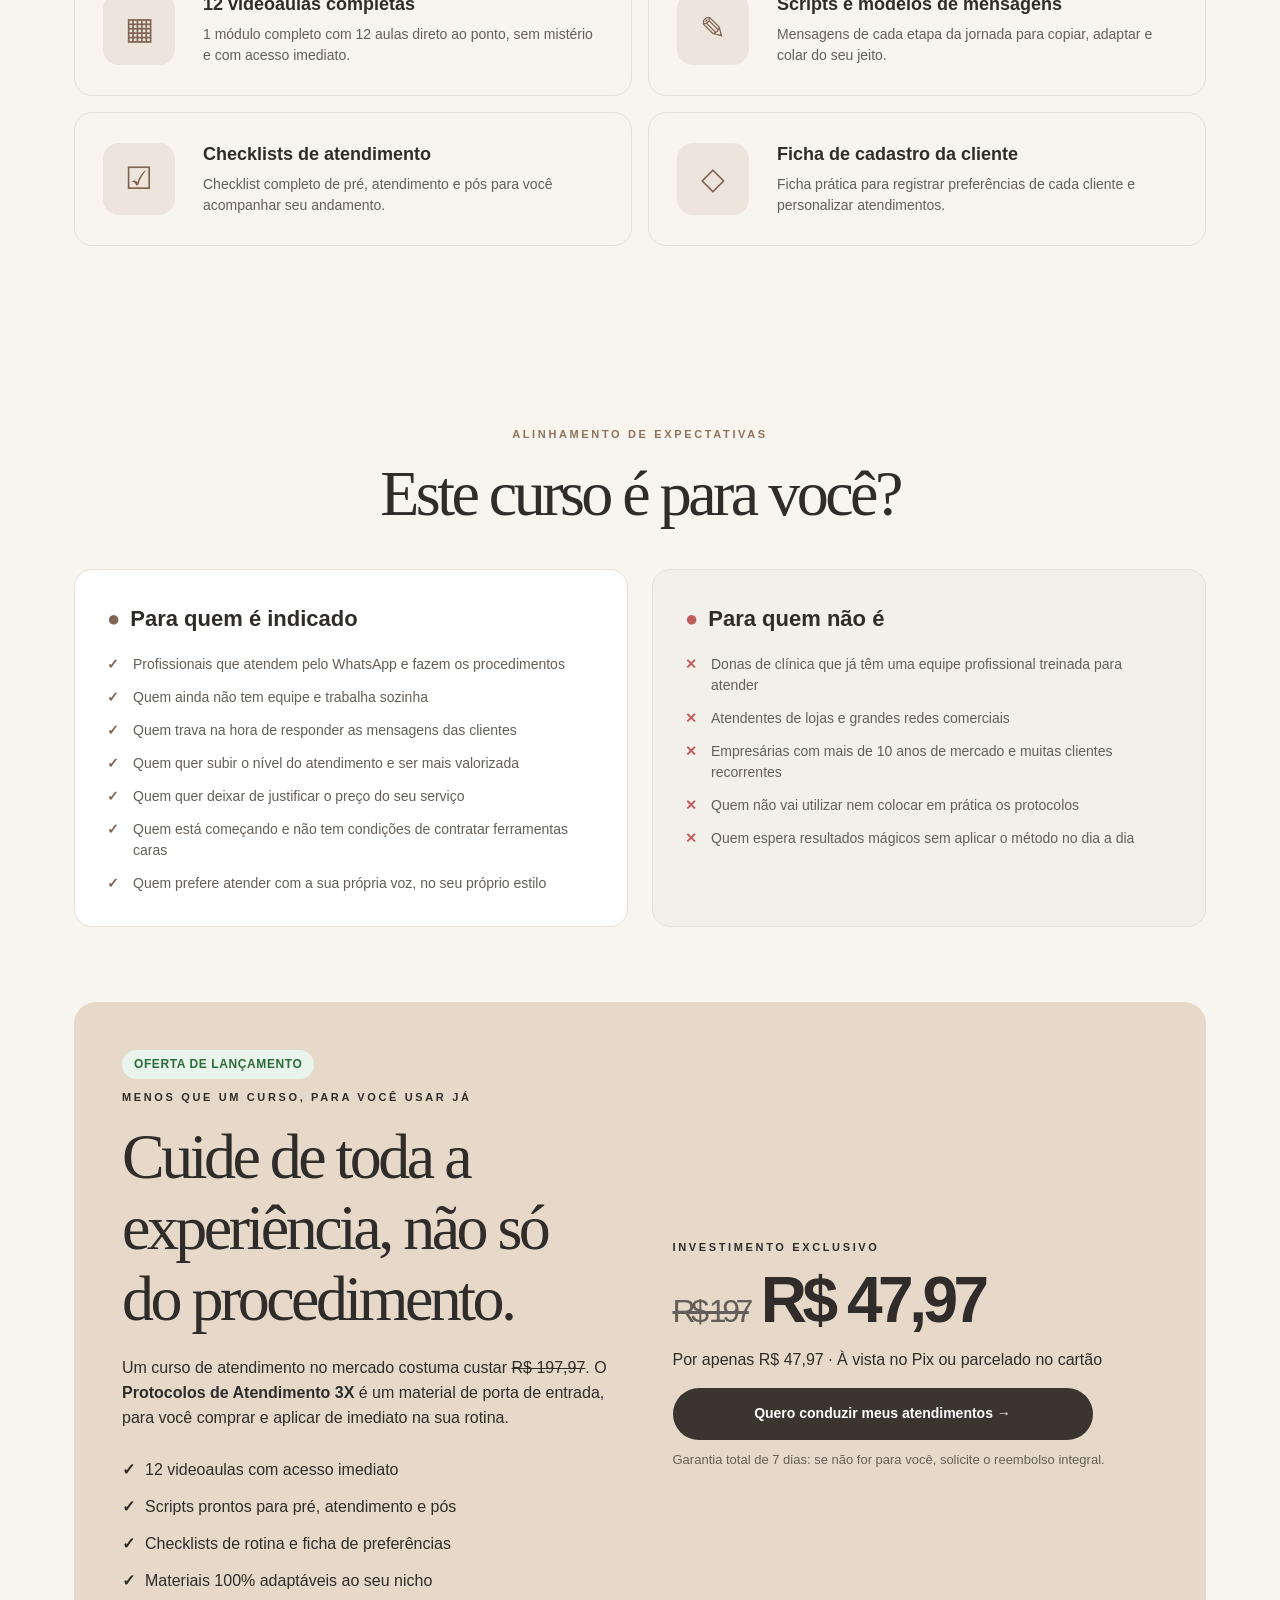
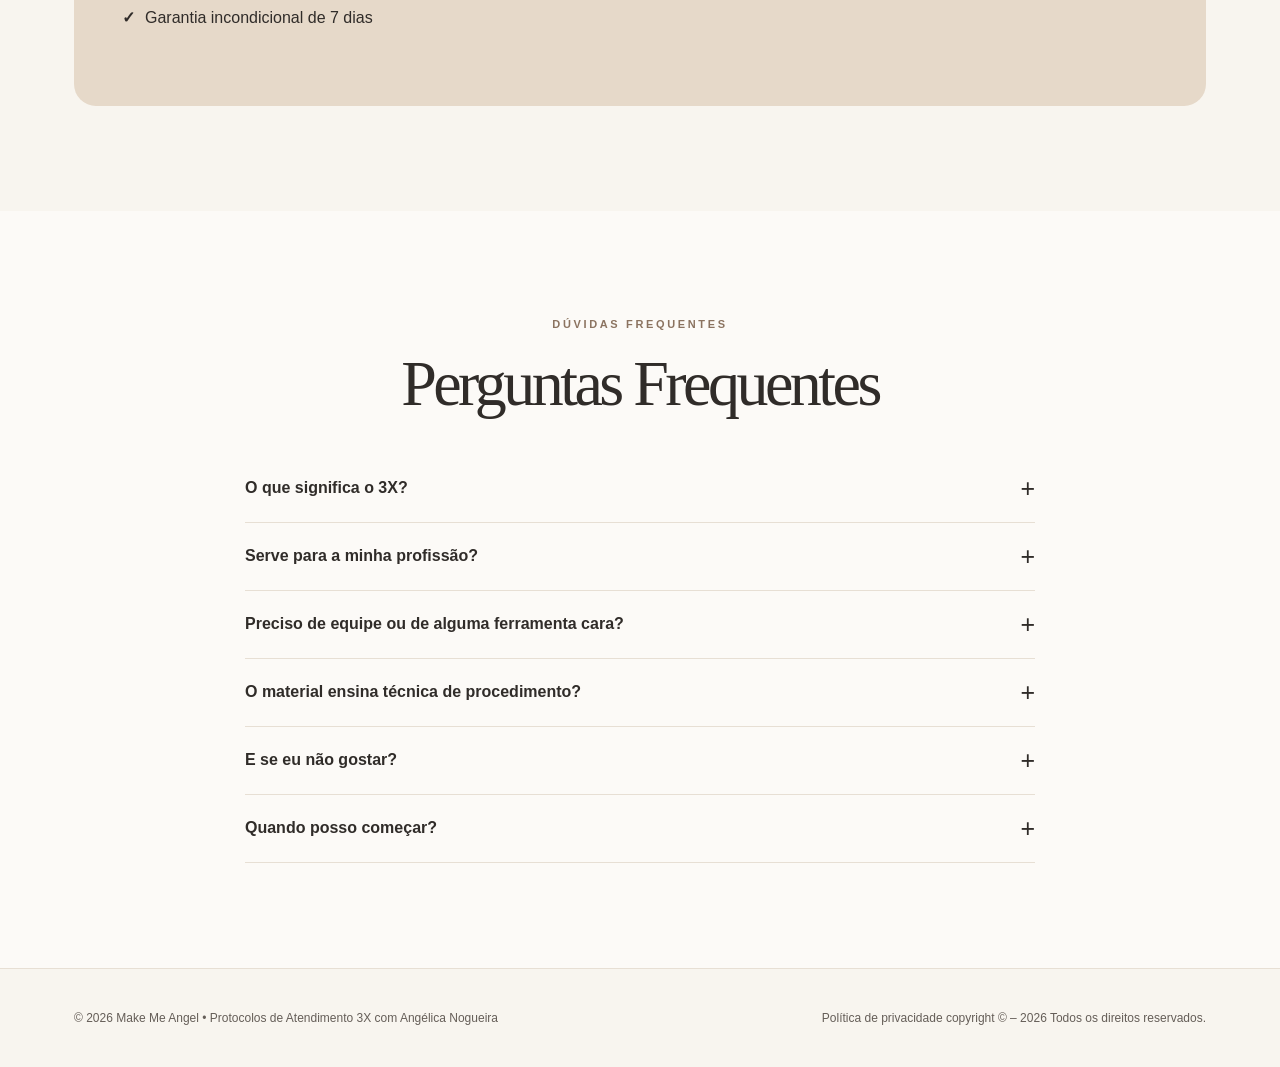
==== commit e06d5add: "feat: accessible swipe galleries and consistent CTA across five designs" ====
--- a/01-editorial/index.html
+++ b/01-editorial/index.html
@@ -1,10 +1,35 @@
-<!doctype html><html lang="pt-BR"><head><meta charset="utf-8"><meta name="viewport" content="width=device-width,initial-scale=1"><meta name="robots" content="noindex,nofollow"><meta name="theme-color" content="#f8f5ef"><meta name="description" content="Protocolos de Atendimento 3X — O passo a passo de pré-atendimento, atendimento e pós-atendimento com Angélica Nogueira."><title>A • Editorial Premium — Make Me Angel (Protocolos de Atendimento 3X)</title><link rel="stylesheet" href="../assets/base.css"><link rel="stylesheet" href="style.css"></head><body><div class="preview-banner"><span>Modelo A • Editorial Premium</span> <a href="../index.html">← Ver todos os modelos</a></div>
-<header class="wrap head"><a class="brand" href="#inicio" aria-label="Make Me Angel, voltar ao topo">MAKE ME ANGEL<small>EDUCAÇÃO PROFISSIONAL</small></a><nav class="nav" aria-label="Navegação"><a href="#metodo">O método</a><a href="#angelica">A criadora</a><a href="#conteudo">O conteúdo</a><a href="#publico">Para quem é</a><a href="#perguntas">Dúvidas</a><a class="btn btn-primary" href="#oferta">Quero o curso</a></nav></header><main>
+<!doctype html><html lang="pt-BR"><head><meta charset="utf-8"><meta name="viewport" content="width=device-width,initial-scale=1"><meta name="robots" content="noindex,nofollow"><meta name="theme-color" content="#f8f5ef"><meta name="description" content="Protocolos de Atendimento 3X — O passo a passo de pré-atendimento, atendimento e pós-atendimento com Angélica Nogueira."><title>A • Editorial Premium — Make Me Angel (Protocolos de Atendimento 3X)</title><style>
+:root{--ink:#211f20;--base:#faf8f4;--line:#e9e4dc;--accent:#8e6275;--textmuted:#615b5d;--max:1180px}
+*{box-sizing:border-box}html{scroll-behavior:smooth}body{margin:0;color:var(--ink);background:var(--base);font-family:Inter,ui-sans-serif,-apple-system,BlinkMacSystemFont,"Segoe UI",Arial,sans-serif;line-height:1.55;-webkit-font-smoothing:antialiased}img{display:block;max-width:100%}a{color:inherit}button,a{touch-action:manipulation}.wrap{max-width:var(--max);margin-inline:auto;padding-inline:24px}.head{display:flex;align-items:center;justify-content:space-between;gap:22px;min-height:80px}.brand{font-weight:800;font-size:17px;text-decoration:none;letter-spacing:.16em;line-height:1.17;white-space:nowrap}.brand small{display:block;font-size:9px;letter-spacing:.37em;font-weight:500;margin-top:5px}.nav{display:flex;align-items:center;gap:28px}.nav a{text-decoration:none;font-size:13px;font-weight:650}.nav a:hover{text-decoration:underline}.btn{display:inline-flex;align-items:center;justify-content:center;text-decoration:none;border-radius:6px;padding:15px 22px;font-size:14px;font-weight:750;min-height:50px;text-align:center;transition:transform .15s ease,filter .15s ease,background .15s ease;cursor:pointer;border:0}.btn:hover{transform:translateY(-2px);filter:brightness(.96)}.btn:focus-visible,a:focus-visible,summary:focus-visible{outline:3px solid #d98568;outline-offset:4px}.btn-primary{background:var(--accent);color:white}.btn-outline{border:1px solid currentColor;background:transparent}.eyebrow{font-size:11px;font-weight:800;text-transform:uppercase;letter-spacing:.24em}.muted{color:var(--textmuted)}.fine{font-size:12px;color:var(--textmuted)}.section{padding-block:105px}.section-title{font-size:clamp(35px,4.5vw,60px);line-height:1.11;letter-spacing:-.043em;font-weight:680;margin:15px 0 22px}.punch{font-weight:700}.columns{display:grid;grid-template-columns:repeat(2,minmax(0,1fr));align-items:center;gap:65px}.three{display:grid;grid-template-columns:repeat(3,minmax(0,1fr));gap:18px}.pain-grid{display:grid;grid-template-columns:repeat(3,minmax(0,1fr));gap:16px}.pain{padding:26px;border:1px solid var(--line);border-radius:14px}.pain strong{font-size:18px;line-height:1.25;display:block}.pain p{font-size:14px;color:var(--textmuted);margin:11px 0 0}.stage{padding:30px;border-radius:14px}.stage .num{font-weight:800;font-size:12px;letter-spacing:.12em;opacity:.7}.stage h3{font-size:24px;line-height:1.2;margin:20px 0 10px}.stage p{font-size:14px;opacity:.87;margin:0}.kit{border:1px solid var(--line);border-radius:18px;padding:28px;display:grid;grid-template-columns:80px 1fr;align-items:center;gap:20px}.kit .symbol{display:flex;align-items:center;justify-content:center;background:var(--kitbg,#eee);border-radius:16px;width:72px;height:72px;font-size:31px;color:var(--accent)}.kit strong{font-size:18px}.kit p{margin:5px 0 0;color:var(--textmuted);font-size:14px}.kit-grid{display:grid;grid-template-columns:1fr 1fr;gap:16px}.image{width:100%;height:100%;object-fit:cover}.portrait{aspect-ratio:4/5;object-fit:cover}.photo-credit{font-size:12px;color:var(--textmuted);margin-top:10px}.split{display:grid;grid-template-columns:1.1fr .9fr;gap:80px;align-items:center}.chips{display:flex;flex-wrap:wrap;gap:10px;margin:25px 0}.chip{font-size:12px;font-weight:650;padding:9px 14px;border-radius:100px;border:1px solid currentColor}.offer{padding:48px;border-radius:22px}.price{font-size:clamp(48px,5vw,72px);font-weight:800;letter-spacing:-.07em;line-height:1;margin:12px 0}.offer ul,.checklist{list-style:none;padding:0;margin:28px 0;display:grid;gap:12px}.offer li:before,.checklist li:before{content:'✓';font-weight:900;margin-right:10px}.offer .btn{width:100%;max-width:420px}.faq-list{max-width:790px;margin:35px auto 0}.faq-list details{padding:21px 0;border-bottom:1px solid var(--line)}.faq-list summary{cursor:pointer;list-style:none;font-weight:700;font-size:16px;display:flex;justify-content:space-between;gap:16px}.faq-list summary:after{content:'+';font-size:25px;line-height:1;font-weight:400}.faq-list details[open] summary:after{content:'−'}.faq-list p{color:var(--textmuted);font-size:14px;margin:16px 26px 2px 0}.footer{padding:40px 0;border-top:1px solid var(--line);font-size:12px;color:var(--textmuted)}.footer .wrap{display:flex;justify-content:space-between;gap:20px;flex-wrap:wrap}.preview-banner{background:#26202a;color:#fff;display:flex;align-items:center;justify-content:center;gap:18px;padding:9px 18px;text-align:center;font-size:11px;font-weight:650;letter-spacing:.06em}.preview-banner a{color:#fff;text-decoration:underline}.mobile-cta{display:none}.title-serif{font-family:Georgia,"Times New Roman",serif;font-weight:400;letter-spacing:-.055em}.noted{display:block;color:var(--textmuted);font-size:13px;margin-top:10px}section{scroll-margin-top:60px}
+.audience-section{padding-block:75px}
+.audience-grid{display:grid;grid-template-columns:1fr 1fr;gap:24px}
+.audience-card{padding:32px;border-radius:18px;border:1px solid var(--line);background:white}
+.audience-card.is-not{background:rgba(0,0,0,0.02)}
+.audience-card h3{font-size:22px;margin:0 0 18px;display:flex;align-items:center;gap:10px}
+.audience-card ul{list-style:none;padding:0;margin:0;display:grid;gap:12px;font-size:14px}
+.audience-card li{position:relative;padding-left:26px;color:var(--textmuted);line-height:1.5}
+.audience-card li:before{position:absolute;left:0;font-weight:900}
+.audience-card.is-for li:before{content:'✓';color:var(--accent)}
+.audience-card.is-not li:before{content:'✕';color:#c05c5c}
+.price-compare{display:inline-block;text-decoration:line-through;color:var(--textmuted);font-size:.5em;margin-right:12px;font-weight:500}
+.price-badge{display:inline-flex;align-items:center;padding:5px 12px;border-radius:100px;background:#e9f5ec;color:#2c6b38;font-size:12px;font-weight:800;letter-spacing:.05em;margin-bottom:10px}
+@media(max-width:768px){.audience-grid{grid-template-columns:1fr}}
+@media(max-width:920px){.columns,.split{grid-template-columns:1fr;gap:38px}.nav a:not(.btn){display:none}.three,.pain-grid{grid-template-columns:1fr 1fr}.section{padding-block:75px}.kit-grid{grid-template-columns:1fr}.wrap{padding-inline:20px}}
+@media(max-width:610px){.head{min-height:67px}.head .btn{padding:9px 12px;min-height:39px;font-size:11px}.brand{font-size:13px;letter-spacing:.1em}.brand small{font-size:7px}.preview-banner{font-size:10px;line-height:1.35}.section{padding-block:62px}.section-title{font-size:37px}.three,.pain-grid{grid-template-columns:1fr}.pain{padding:23px}.stage{padding:24px}.kit{grid-template-columns:58px 1fr;padding:20px;gap:12px}.kit .symbol{width:54px;height:54px;font-size:23px}.kit strong{font-size:15px}.kit p{font-size:12px}.offer{padding:29px 22px}.mobile-cta{display:flex;position:fixed;inset:auto 0 0;z-index:30;background:#fff;border-top:1px solid #ddd;padding:9px 16px calc(9px + env(safe-area-inset-bottom));align-items:center;justify-content:space-between;box-shadow:0 -8px 24px #00000013}.mobile-cta .btn{padding:10px 15px;font-size:12px;min-height:42px}.mobile-cta small{display:block;color:#5e5960;font-size:10px;line-height:1.2}.mobile-cta strong{font-size:17px}.footer{padding-bottom:100px}}
+@media(prefers-reduced-motion:reduce){*{scroll-behavior:auto!important;transition:none!important}}
+:root{--base:#f8f5ef;--ink:#302c29;--accent:#806554;--textmuted:#655e58;--line:#e7dfd4;--kitbg:#ede5dc}
+.head .btn-primary,.btn-primary{border-radius:100px}.hero{padding:35px 0 115px;overflow:hidden}.hero-grid{display:grid;grid-template-columns:1fr .94fr;gap:58px;align-items:center}.hero h1{font-family:Georgia,"Times New Roman",serif;font-weight:400;letter-spacing:-.062em;line-height:1.04;font-size:clamp(51px,5.8vw,89px);margin:25px 0}.hero h1 em{font-weight:400;color:#a48374}.hero-copy{font-size:17px;max-width:540px}.hero .btn{min-width:270px;margin-top:18px}.hero-visual{position:relative;max-width:520px;margin-inline:auto}.hero-visual img{height:640px;object-fit:cover;width:100%;border-radius:260px 260px 18px 18px;object-position:50% 20%}.hero-visual:before{content:'';position:absolute;width:84%;height:80%;border:1px solid #bbaea3;border-radius:260px 260px 15px 15px;left:12%;top:7%;transform:rotate(5deg);z-index:-1}.hero-stamp{position:absolute;bottom:26px;left:-36px;background:#f3ebdf;padding:19px 27px;border-radius:4px;box-shadow:0 16px 40px #4c31252e}.hero-stamp b{font-family:Georgia,serif;font-size:30px;font-weight:400}.hero-stamp span{display:block;font-size:11px;letter-spacing:.14em;text-transform:uppercase}.editorial-rule{border-top:1px solid var(--line);border-bottom:1px solid var(--line);padding:22px 0;display:flex;gap:30px;justify-content:space-between;font-size:11px;letter-spacing:.17em;text-transform:uppercase;font-weight:700}.title-serif{font-size:clamp(40px,5vw,66px)}.pain{background:#fbf9f5}.pain strong{font-family:Georgia,serif;font-weight:400;font-size:22px}.stage{background:#e8dfd4;min-height:237px}.stage:nth-child(2){background:#ded3c6}.stage:nth-child(3){background:#d1c3b5}.stage h3{font-family:Georgia,serif;font-size:29px;font-weight:400}.about{background:#eee9e1}.about-photo{position:relative}.about-photo img{aspect-ratio:4/5;object-fit:cover;border-radius:6px;object-position:center}.about-photo:after{content:'MAKE ME ANGEL';position:absolute;top:16px;right:-16px;writing-mode:vertical-rl;font-size:10px;letter-spacing:.21em;color:#554a42}.about h2{font-family:Georgia,serif;font-weight:400}.about-quote{font-family:Georgia,serif;font-size:23px;font-style:italic;line-height:1.4;color:#755c4b}.offer{background:#e6d9c9;color:#302c29}.offer .btn{background:#3a352f}.faq-section{background:#fcfaf7}.gallery-bar{display:grid;grid-template-columns:1fr 1fr;gap:18px;margin-top:24px}
+.gallery-bar img{aspect-ratio:3/4;height:auto;max-height:360px;width:100%;object-fit:cover;object-position:center 10%;border-radius:12px;box-shadow:0 6px 20px rgba(0,0,0,0.06)}.section-label{color:#8b7360}.benefit-head{max-width:770px;margin-bottom:37px}.content-head{max-width:760px;margin-bottom:36px}
+@media(max-width:920px){.hero-grid{grid-template-columns:1fr;gap:35px}.hero{padding:28px 0 75px}.hero-visual{width:78%;max-width:470px}.hero h1{font-size:clamp(48px,9vw,72px)}.editorial-rule{flex-wrap:wrap;justify-content:center}.hero-stamp{left:-25px}}
+@media(max-width:610px){.hero h1{font-size:48px}.hero-visual{width:92%}.hero-visual img{height:465px}.hero-stamp{left:-15px;bottom:20px}.hero-stamp b{font-size:25px}.hero-stamp span{font-size:9px}.editorial-rule{gap:11px;text-align:center;font-size:9px}.gallery-bar{gap:10px}}
+</style><link rel="stylesheet" href="../assets/galeria.css"></head><body><div class="preview-banner"><span>Modelo A • Editorial Premium</span> <a href="../">← Ver todos os modelos</a></div>
+<header class="wrap head"><a class="brand" href="#inicio" aria-label="Make Me Angel, voltar ao topo">MAKE ME ANGEL<small>EDUCAÇÃO PROFISSIONAL</small></a><nav class="nav" aria-label="Navegação"><a href="#metodo">O método</a><a href="#angelica">A criadora</a><a href="#conteudo">O conteúdo</a><a href="#publico">Para quem é</a><a href="#perguntas">Dúvidas</a><a class="btn btn-primary" href="#oferta">Quero conduzir meus atendimentos</a></nav></header><main>
 <section class="hero" id="inicio"><div class="wrap hero-grid"><div><div class="eyebrow section-label">Um novo olhar para o seu atendimento</div><h1>Sua cliente elogia o seu trabalho e <em>some?</em></h1><p class="hero-copy">Dê a ela um motivo para voltar. Conheça os <strong>Protocolos de Atendimento 3X</strong>: o passo a passo de pré-atendimento, atendimento e pós-atendimento para profissionais autônomas de estética e saúde.</p><a class="btn btn-primary" href="#oferta">Quero conduzir meus atendimentos →</a><p class="fine" style="margin-top:14px">Por apenas R$ 47,97 · 7 dias de garantia · À vista, Pix ou cartão</p></div><div class="hero-visual"><img src="../assets/hero-editorial.jpg" alt="Angélica Nogueira, criadora dos Protocolos de Atendimento 3X" fetchpriority="high"><div class="hero-stamp"><b>3 etapas.</b><span>Uma jornada de cuidado</span></div></div></div></section>
 <div class="wrap editorial-rule"><span>Pré-atendimento</span><span>Atendimento</span><span>Pós-atendimento</span><span>Na sua voz, no seu estilo</span></div>
 <section class="section" id="metodo"><div class="wrap"><div class="benefit-head"><div class="eyebrow section-label">O que você vai deixar de viver no seu atendimento</div><h2 class="section-title title-serif">Atender com intenção é diferente de atender no improviso.</h2><p class="muted">Chega de insegurança ou de ver clientes elogiando o serviço e não retornando. Cada uma dessas situações tem um protocolo prático dentro do curso.</p></div><div class="pain-grid"><article class="pain"><strong>1. Atender no improviso</strong><p>Chega de pensar no que falar com a cliente esperando. Você terá a conversa pronta para cada momento do atendimento.</p></article><article class="pain"><strong>2. Não saber encantar desde o início</strong><p>Aprenda o que dizer na primeira mensagem para a cliente sentir cuidado antes mesmo de ouvir o preço.</p></article><article class="pain"><strong>3. Ambiente sem preparo</strong><p>Mesmo que você atenda em casa ou em uma garagem, aprenda a preparar o espaço para a cliente se sentir bem recebida.</p></article><article class="pain"><strong>4. Pós-atendimento sem graça</strong><p>Saiba como acompanhar a cliente depois do serviço de forma profissional, sem forçar a barra e sem parecer insistente.</p></article><article class="pain"><strong>5. Pouca autoridade nas mensagens</strong><p>Escreva de um jeito que mostre que você é uma profissional organizada e segura, sem precisar justificar o seu preço.</p></article><article class="pain"><strong>6. Atender todas do mesmo jeito</strong><p>Registre as preferências de cada uma e use isso para tornar cada atendimento muito mais pessoal e memorável.</p></article></div></div></section>
 <section class="section" style="padding-top:0"><div class="wrap"><div class="benefit-head"><div class="eyebrow section-label">A verdade sobre script pronto</div><h2 class="section-title title-serif">Mensagem solta não tem ordem. A cliente julga a conversa inteira.</h2><p class="muted">Você baixa um pacote de mensagens, copia, cola e espera a cliente voltar. Ela não volta, e você conclui que o problema é você. No Protocolos 3X, você domina a jornada completa:</p></div><div class="three"><article class="stage"><div class="num">ETAPA 01</div><h3>Pré-atendimento</h3><p>Aprenda o que falar antes de passar o valor, para a cliente sentir cuidado antes mesmo de ouvir o preço.</p></article><article class="stage"><div class="num">ETAPA 02</div><h3>Atendimento</h3><p>Prepare o ambiente e conduza o atendimento para a cliente se sentir acolhida, confortável e valorizada.</p></article><article class="stage"><div class="num">ETAPA 03</div><h3>Pós-atendimento</h3><p>Vai muito além de perguntar se gostou. Saiba como fazer um acompanhamento profissional e registrar preferências.</p></article></div><div style="text-align:center;margin-top:35px"><a class="btn btn-primary" href="#oferta">Quero conduzir meus atendimentos →</a></div></div></section>
 <section class="section about" id="angelica"><div class="wrap split"><div class="about-photo"><img src="../assets/demonstracao.webp" loading="lazy" alt="Angélica Nogueira demonstrando atendimento no estúdio"><p class="photo-credit">Angélica Nogueira em atividade profissional no seu espaço de atendimento.</p></div><div><div class="eyebrow section-label">Quem criou os protocolos</div><h2 class="section-title">Mais de 10 anos de experiência real no mercado da beleza.</h2><p>“Eu sou a <strong>Angélica Nogueira</strong>. Estou há mais de 10 anos na área. Tenho uma clínica de estética de alto padrão e um coworking com mais de 20 salas para profissionais de saúde e estética.</p><p>Sou palestrante, já treinei equipes e fiz treinamentos presenciais na <strong>Makeup Forever (Nova York)</strong>, na <strong>Kryolan (Argentina)</strong> e na <strong>Sephora (Las Vegas)</strong>.</p><p>Quando abri o meu negócio, o meu trabalho era impecável, mas a agenda não lotava e o faturamento não saía do lugar. Foi aí que eu comecei a estudar como encantar a cliente logo de cara.”</p><p class="about-quote">“Hoje eu uso esses protocolos na minha clínica e no meu coworking. Agora eles estão aqui para você.”</p><div class="gallery-bar"><img src="../assets/formacao.webp" loading="lazy" alt="Registro fotográfico de formação profissional e certificações"><img src="../assets/bastidores.webp" loading="lazy" alt="Bastidores de gravações e estrutura profissional da Angélica"></div></div></div></section>
+<section class="angel-gallery angel-gallery--editorial" data-angel-gallery aria-label="Registros profissionais da Angélica"><div class="angel-gallery__inner"><div class="angel-gallery__header"><div><p class="angel-gallery__kicker">REGISTROS DE UMA TRAJETÓRIA</p><h2 class="angel-gallery__title">Experiência que aparece nos detalhes.</h2><p class="angel-gallery__desc">Ensaio, atendimentos, encontros e bastidores contam partes diferentes da mesma história.</p></div><div class="angel-gallery__controls"><span class="angel-gallery__status" data-angel-status aria-live="polite">1 / 5</span><button class="angel-gallery__arrow" type="button" data-angel-prev aria-label="Foto anterior">←</button><button class="angel-gallery__arrow" type="button" data-angel-next aria-label="Próxima foto">→</button></div></div><div class="angel-gallery__track" data-angel-track tabindex="0" role="region" aria-roledescription="carrossel" aria-label="Fotos de trajetória, atividades e bastidores"><figure class="angel-gallery__slide angel-gallery__slide--portrait"><div class="angel-gallery__media"><img loading="lazy" decoding="async" src="../assets/em-atendimento.webp" alt="O cuidado no atendimento"></div><figcaption><strong>O cuidado no atendimento</strong><span>Registro de atividade profissional</span></figcaption></figure><figure class="angel-gallery__slide angel-gallery__slide--landscape"><div class="angel-gallery__media"><img loading="lazy" decoding="async" src="../assets/evento.webp" alt="Presença e troca"></div><figcaption><strong>Presença e troca</strong><span>Encontros e eventos</span></figcaption></figure><figure class="angel-gallery__slide angel-gallery__slide--portrait"><div class="angel-gallery__media"><img loading="lazy" decoding="async" src="../assets/atividade.webp" alt="A rotina na prática"></div><figcaption><strong>A rotina na prática</strong><span>Detalhes do trabalho cotidiano</span></figcaption></figure><figure class="angel-gallery__slide angel-gallery__slide--landscape"><div class="angel-gallery__media"><img loading="lazy" decoding="async" src="../assets/encontro.webp" alt="Conexões reais"></div><figcaption><strong>Conexões reais</strong><span>Momentos com outras profissionais</span></figcaption></figure><figure class="angel-gallery__slide angel-gallery__slide--portrait"><div class="angel-gallery__media"><img loading="lazy" decoding="async" src="../assets/angelica-estudio.jpg" alt="A profissional por trás do método"></div><figcaption><strong>A profissional por trás do método</strong><span>Um retrato da Angélica</span></figcaption></figure></div><p class="angel-gallery__hint">Deslize para o lado ou use as setas para ver mais fotos.</p></div></section>
 <section class="section" id="conteudo"><div class="wrap"><div class="content-head"><div class="eyebrow section-label">Tudo que você vai receber</div><h2 class="section-title title-serif">Materiais práticos prontos para usar no seu dia a dia.</h2><p class="muted">Não é só teoria para assistir. São ferramentas adaptáveis ao seu nicho de estética ou saúde.</p></div><div class="kit-grid"><article class="kit"><div class="symbol" aria-hidden="true">▦</div><div><strong>12 videoaulas completas</strong><p>1 módulo completo com 12 aulas direto ao ponto, sem mistério e com acesso imediato.</p></div></article><article class="kit"><div class="symbol" aria-hidden="true">✎</div><div><strong>Scripts e modelos de mensagens</strong><p>Mensagens de cada etapa da jornada para copiar, adaptar e colar do seu jeito.</p></div></article><article class="kit"><div class="symbol" aria-hidden="true">☑</div><div><strong>Checklists de atendimento</strong><p>Checklist completo de pré, atendimento e pós para você acompanhar seu andamento.</p></div></article><article class="kit"><div class="symbol" aria-hidden="true">◇</div><div><strong>Ficha de cadastro da cliente</strong><p>Ficha prática para registrar preferências de cada cliente e personalizar atendimentos.</p></div></article></div></div></section>
 <section class="audience-section" id="publico"><div class="wrap"><div class="benefit-head" style="text-align:center;margin:0 auto 40px"><div class="eyebrow section-label">Alinhamento de expectativas</div><h2 class="section-title title-serif">Este curso é para você?</h2></div><div class="audience-grid"><article class="audience-card is-for"><h3><span style="color:var(--accent)">●</span> Para quem é indicado</h3><ul><li>Profissionais que atendem pelo WhatsApp e fazem os procedimentos</li><li>Quem ainda não tem equipe e trabalha sozinha</li><li>Quem trava na hora de responder as mensagens das clientes</li><li>Quem quer subir o nível do atendimento e ser mais valorizada</li><li>Quem quer deixar de justificar o preço do seu serviço</li><li>Quem está começando e não tem condições de contratar ferramentas caras</li><li>Quem prefere atender com a sua própria voz, no seu próprio estilo</li></ul></article><article class="audience-card is-not"><h3><span style="color:#c05c5c">●</span> Para quem não é</h3><ul><li>Donas de clínica que já têm uma equipe profissional treinada para atender</li><li>Atendentes de lojas e grandes redes comerciais</li><li>Empresárias com mais de 10 anos de mercado e muitas clientes recorrentes</li><li>Quem não vai utilizar nem colocar em prática os protocolos</li><li>Quem espera resultados mágicos sem aplicar o método no dia a dia</li></ul></article></div></div></section>
 <section class="section" style="padding-top:0" id="oferta"><div class="wrap"><div class="offer columns"><div><span class="price-badge">OFERTA DE LANÇAMENTO</span><div class="eyebrow">Menos que um curso, para você usar já</div><h2 class="section-title title-serif">Cuide de toda a experiência, não só do procedimento.</h2><p>Um curso de atendimento no mercado costuma custar <s>R$ 197,97</s>. O <strong>Protocolos de Atendimento 3X</strong> é um material de porta de entrada, para você comprar e aplicar de imediato na sua rotina.</p><ul><li>12 videoaulas com acesso imediato</li><li>Scripts prontos para pré, atendimento e pós</li><li>Checklists de rotina e ficha de preferências</li><li>Materiais 100% adaptáveis ao seu nicho</li><li>Garantia incondicional de 7 dias</li></ul></div><div><div class="eyebrow">Investimento exclusivo</div><div class="price"><span class="price-compare">R$ 197</span>R$ 47,97</div><p>Por apenas R$ 47,97 · À vista no Pix ou parcelado no cartão</p><a class="btn btn-primary" href="https://pay.kiwify.com.br/yD4n7Dz" target="_blank" rel="noopener noreferrer" data-checkout>Quero conduzir meus atendimentos →</a><span class="noted">Garantia total de 7 dias: se não for para você, solicite o reembolso integral.</span></div></div></div></section>
@@ -16,4 +41,4 @@
 <details><summary>E se eu não gostar?</summary><p>Você tem 7 dias de garantia incondicional. Se achar que o material não é para você, basta pedir o reembolso diretamente na plataforma.</p></details>
 <details><summary>Quando posso começar?</summary><p>O acesso às 12 aulas e a todos os materiais complementares em PDF é imediato assim que a compra for confirmada.</p></details>
 </div></div></section>
-</main><footer class="footer"><div class="wrap"><span>© 2026 Make Me Angel • Protocolos de Atendimento 3X com Angélica Nogueira</span><span>Política de privacidade copyright © – 2026 Todos os direitos reservados.</span></div></footer><div class="mobile-cta"><span><small>Protocolos 3X</small><strong>R$ 47,97</strong></span><a class="btn btn-primary" href="#oferta">Quero o curso →</a></div><script src="../assets/preview.js" defer></script></body></html>
+</main><footer class="footer"><div class="wrap"><span>© 2026 Make Me Angel • Protocolos de Atendimento 3X com Angélica Nogueira</span><span>Política de privacidade copyright © – 2026 Todos os direitos reservados.</span></div></footer><div class="mobile-cta"><span><small>Protocolos 3X</small><strong>R$ 47,97</strong></span><a class="btn btn-primary" href="#oferta">Quero conduzir meus atendimentos →</a></div><script src="../assets/preview.js" defer></script><script src="../assets/galeria.js" defer></script></body></html>
--- a/assets/galeria.css
+++ b/assets/galeria.css
@@ -0,0 +1,38 @@
+
+/* Galeria de trajetória — independente dos cinco temas originais */
+.angel-gallery{--ag-bg:#f6f1ea;--ag-ink:#382c28;--ag-muted:#766b64;--ag-accent:#876b5e;--ag-card:#fffaf3;--ag-line:#ddcfc0;background:var(--ag-bg);color:var(--ag-ink);padding:clamp(54px,6vw,88px) 24px;overflow:hidden}
+.angel-gallery__inner{max-width:1180px;margin:0 auto;min-width:0}
+.angel-gallery__header{display:grid;grid-template-columns:minmax(0,1fr) auto;gap:24px;align-items:end;margin-bottom:25px}
+.angel-gallery__kicker{font:800 11px/1.5 "DM Sans",Inter,system-ui,sans-serif;letter-spacing:.17em;color:var(--ag-accent);margin:0 0 12px}
+.angel-gallery__title{font:500 clamp(30px,3.25vw,46px)/1.12 Georgia,"Times New Roman",serif;letter-spacing:-.04em;color:var(--ag-ink);max-width:770px;margin:0 0 14px}
+.angel-gallery__desc{font:400 15px/1.65 "DM Sans",Inter,system-ui,sans-serif;color:var(--ag-muted);max-width:680px;margin:0}
+.angel-gallery__controls{display:flex;align-items:center;gap:9px;white-space:nowrap}
+.angel-gallery__status{font:700 12px/1.2 "DM Sans",Inter,system-ui,sans-serif;color:var(--ag-muted);margin-right:10px;min-width:37px;text-align:center}
+.angel-gallery__arrow{border:1px solid var(--ag-line);color:var(--ag-ink);background:transparent;border-radius:50%;width:42px;height:42px;display:grid;place-items:center;font:600 22px/1 Arial,sans-serif;cursor:pointer;transition:background .15s,transform .15s}
+.angel-gallery__arrow:hover:not(:disabled){background:var(--ag-line);transform:translateY(-1px)}
+.angel-gallery__arrow:disabled{opacity:.35;cursor:not-allowed}
+.angel-gallery__arrow:focus-visible,.angel-gallery__track:focus-visible{outline:3px solid var(--ag-accent);outline-offset:3px}
+.angel-gallery__track{display:flex;gap:16px;overflow-x:auto;scroll-behavior:smooth;scroll-snap-type:x mandatory;overscroll-behavior-x:contain;scroll-padding-inline:0;scrollbar-width:thin;scrollbar-color:var(--ag-line) transparent;padding:3px 1px 17px;touch-action:pan-x}
+.angel-gallery__slide{flex:0 0 clamp(228px,25vw,288px);scroll-snap-align:start;min-width:0;margin:0;background:var(--ag-card);border:1px solid var(--ag-line);border-radius:14px;overflow:hidden}
+.angel-gallery__slide--landscape{flex-basis:clamp(265px,30vw,354px)}
+.angel-gallery__media{height:240px;display:grid;place-items:center;overflow:hidden;background:color-mix(in srgb,var(--ag-bg) 72%,#ffffff)}
+.angel-gallery__media img{display:block;width:100%;height:100%;max-width:100%;max-height:100%;object-fit:contain;object-position:center;background:transparent}
+.angel-gallery__slide figcaption{padding:17px 18px 20px;min-height:86px}
+.angel-gallery__slide strong{display:block;font:700 15px/1.32 "DM Sans",Inter,system-ui,sans-serif;color:var(--ag-ink)}
+.angel-gallery__slide span{display:block;font:400 12px/1.5 "DM Sans",Inter,system-ui,sans-serif;color:var(--ag-muted);margin-top:6px}
+.angel-gallery__hint{font:500 12px/1.5 "DM Sans",Inter,system-ui,sans-serif;color:var(--ag-muted);margin:13px 0 0}
+.angel-gallery--editorial{--ag-bg:#f4ede4;--ag-card:#fffbf7;--ag-line:#e5d9ca;--ag-accent:#987964}
+.angel-gallery--conversao{--ag-bg:#291f30;--ag-card:#382b3c;--ag-ink:#fff7f1;--ag-muted:#d4c0cc;--ag-line:#665063;--ag-accent:#f1a293}
+.angel-gallery--conversao .angel-gallery__title{font-family:Inter,system-ui,sans-serif;font-weight:800;letter-spacing:-.055em}
+.angel-gallery--conversao .angel-gallery__media{background:#473849}
+.angel-gallery--humana{--ag-bg:#edf2e9;--ag-card:#fffef9;--ag-ink:#344837;--ag-muted:#697b6b;--ag-line:#d3dfd0;--ag-accent:#60806b}
+.angel-gallery--humana .angel-gallery__slide{border-radius:22px}
+.angel-gallery--humana .angel-gallery__title{font-style:italic}
+.angel-gallery--metodo{--ag-bg:#f2effc;--ag-card:#fff;--ag-ink:#2a2440;--ag-muted:#726e83;--ag-line:#ded8f1;--ag-accent:#775ac6}
+.angel-gallery--metodo .angel-gallery__title{font-family:Manrope,Inter,system-ui,sans-serif;font-weight:800}
+.angel-gallery--metodo .angel-gallery__slide{border-radius:18px}
+.angel-gallery--historias{--ag-bg:#292421;--ag-card:#35302b;--ag-ink:#f9f0e7;--ag-muted:#d1c0b0;--ag-line:#675745;--ag-accent:#e5bd91}
+.angel-gallery--historias .angel-gallery__title{font-family:"Playfair Display",Georgia,serif;font-style:italic}
+.angel-gallery--historias .angel-gallery__media{background:#3f3933}
+@media(max-width:690px){.angel-gallery{padding:51px 16px}.angel-gallery__header{grid-template-columns:1fr;gap:13px}.angel-gallery__controls{justify-content:flex-end}.angel-gallery__slide,.angel-gallery__slide--landscape{flex-basis:min(79vw,310px)}.angel-gallery__media{height:250px}.angel-gallery__title{font-size:clamp(29px,8vw,39px)}}
+@media(prefers-reduced-motion:reduce){.angel-gallery__track{scroll-behavior:auto}.angel-gallery__arrow{transition:none}}
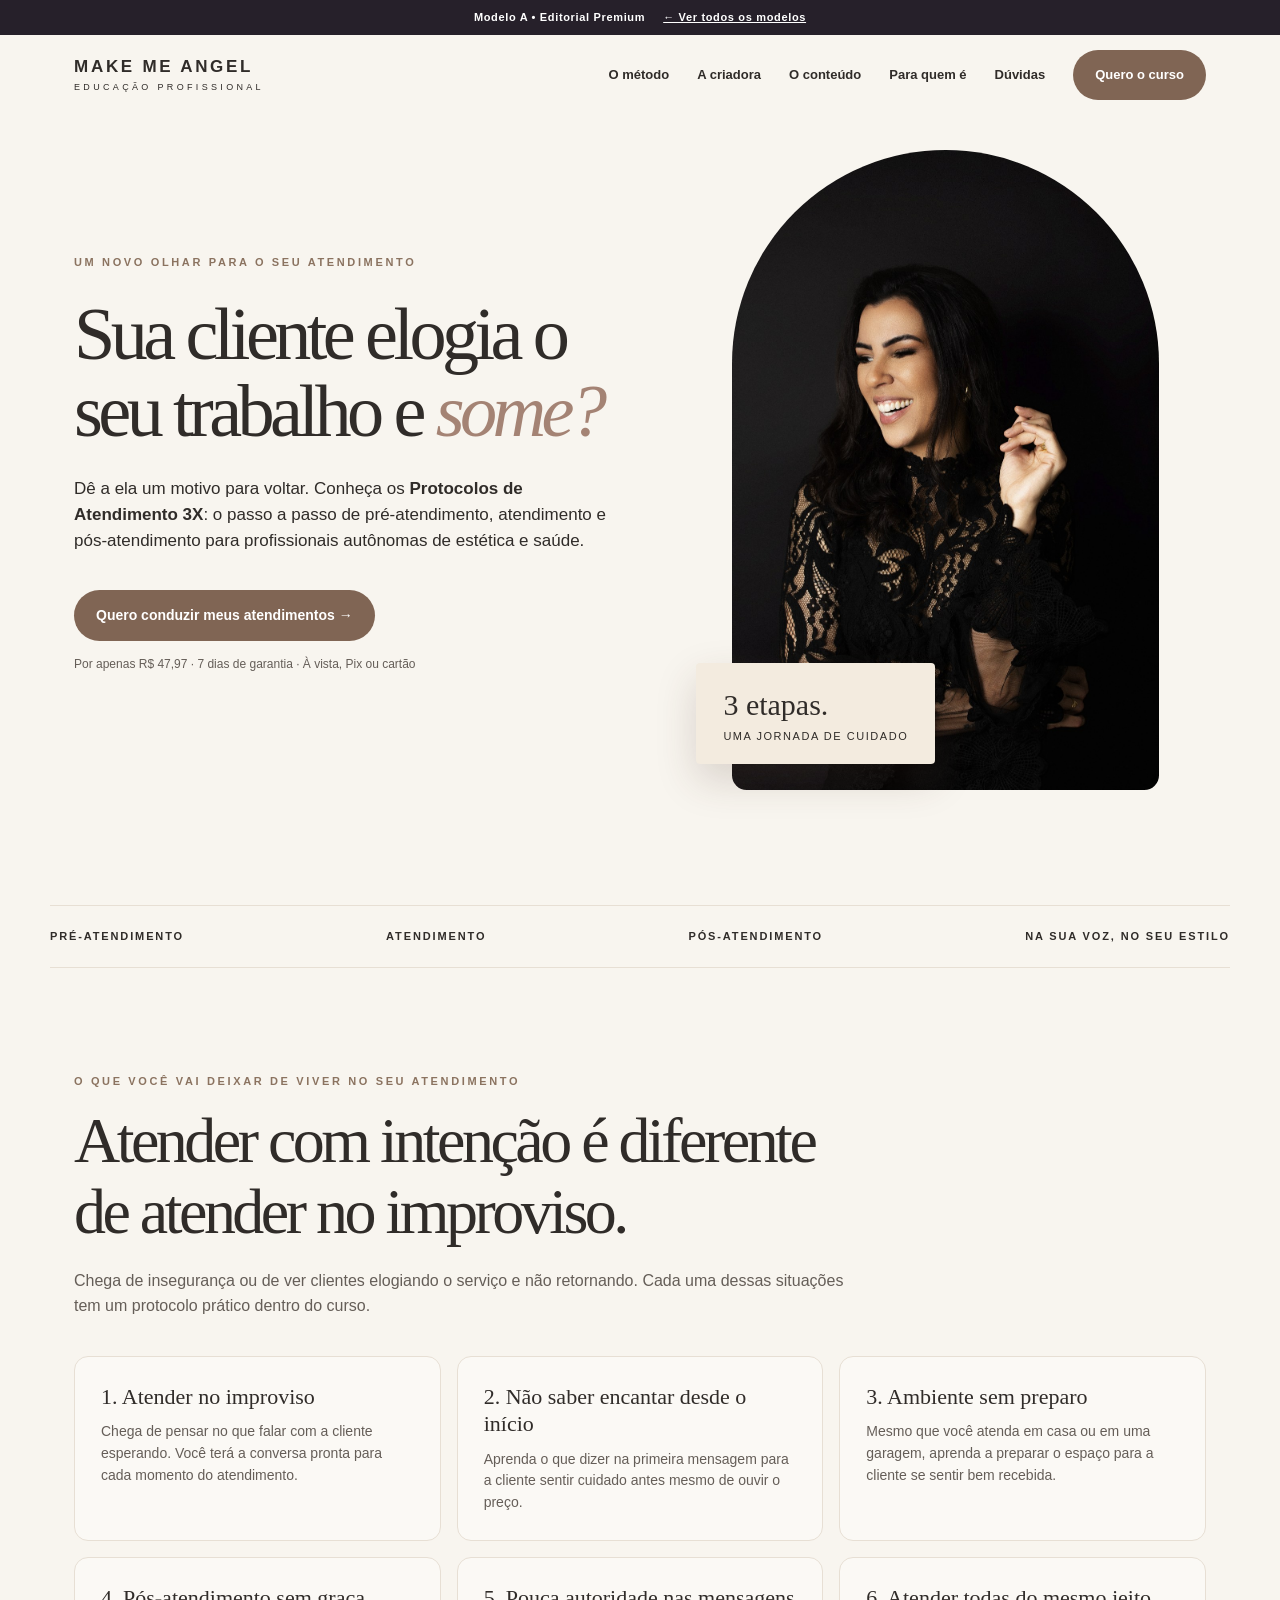
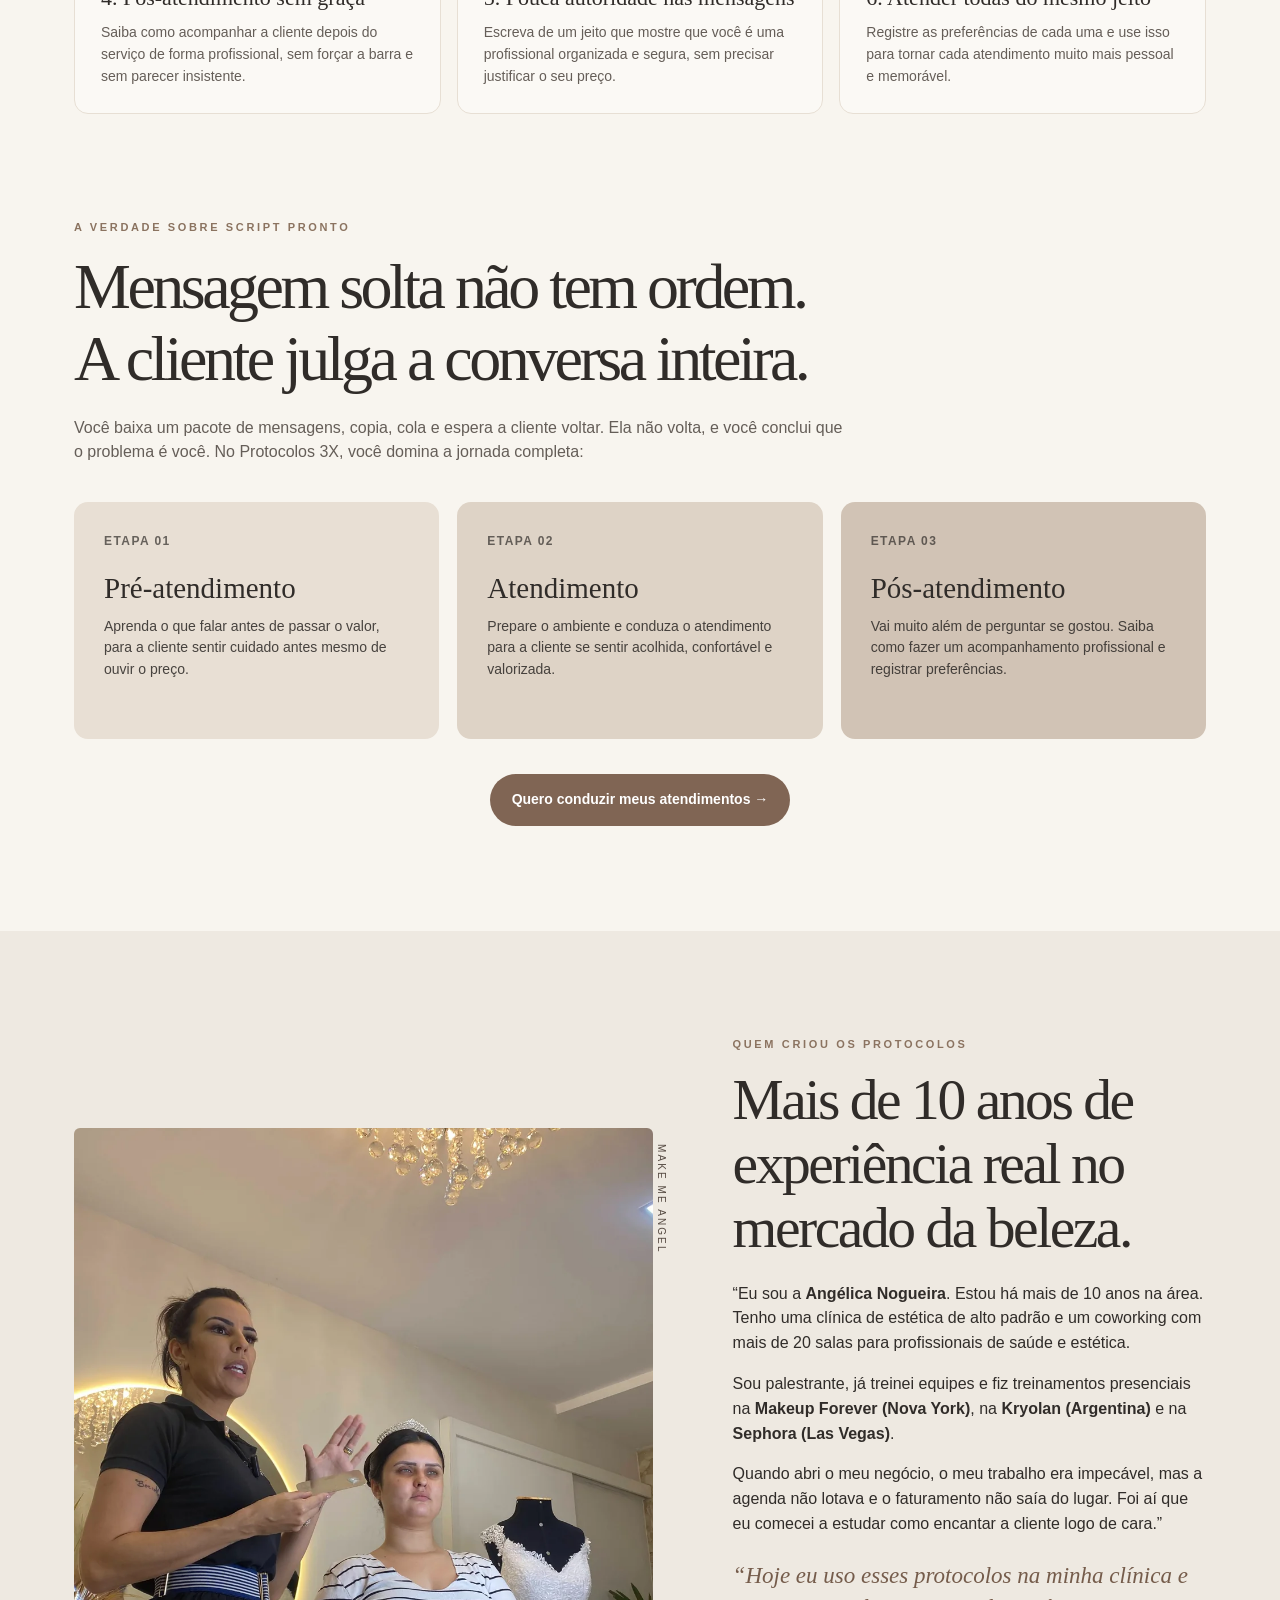
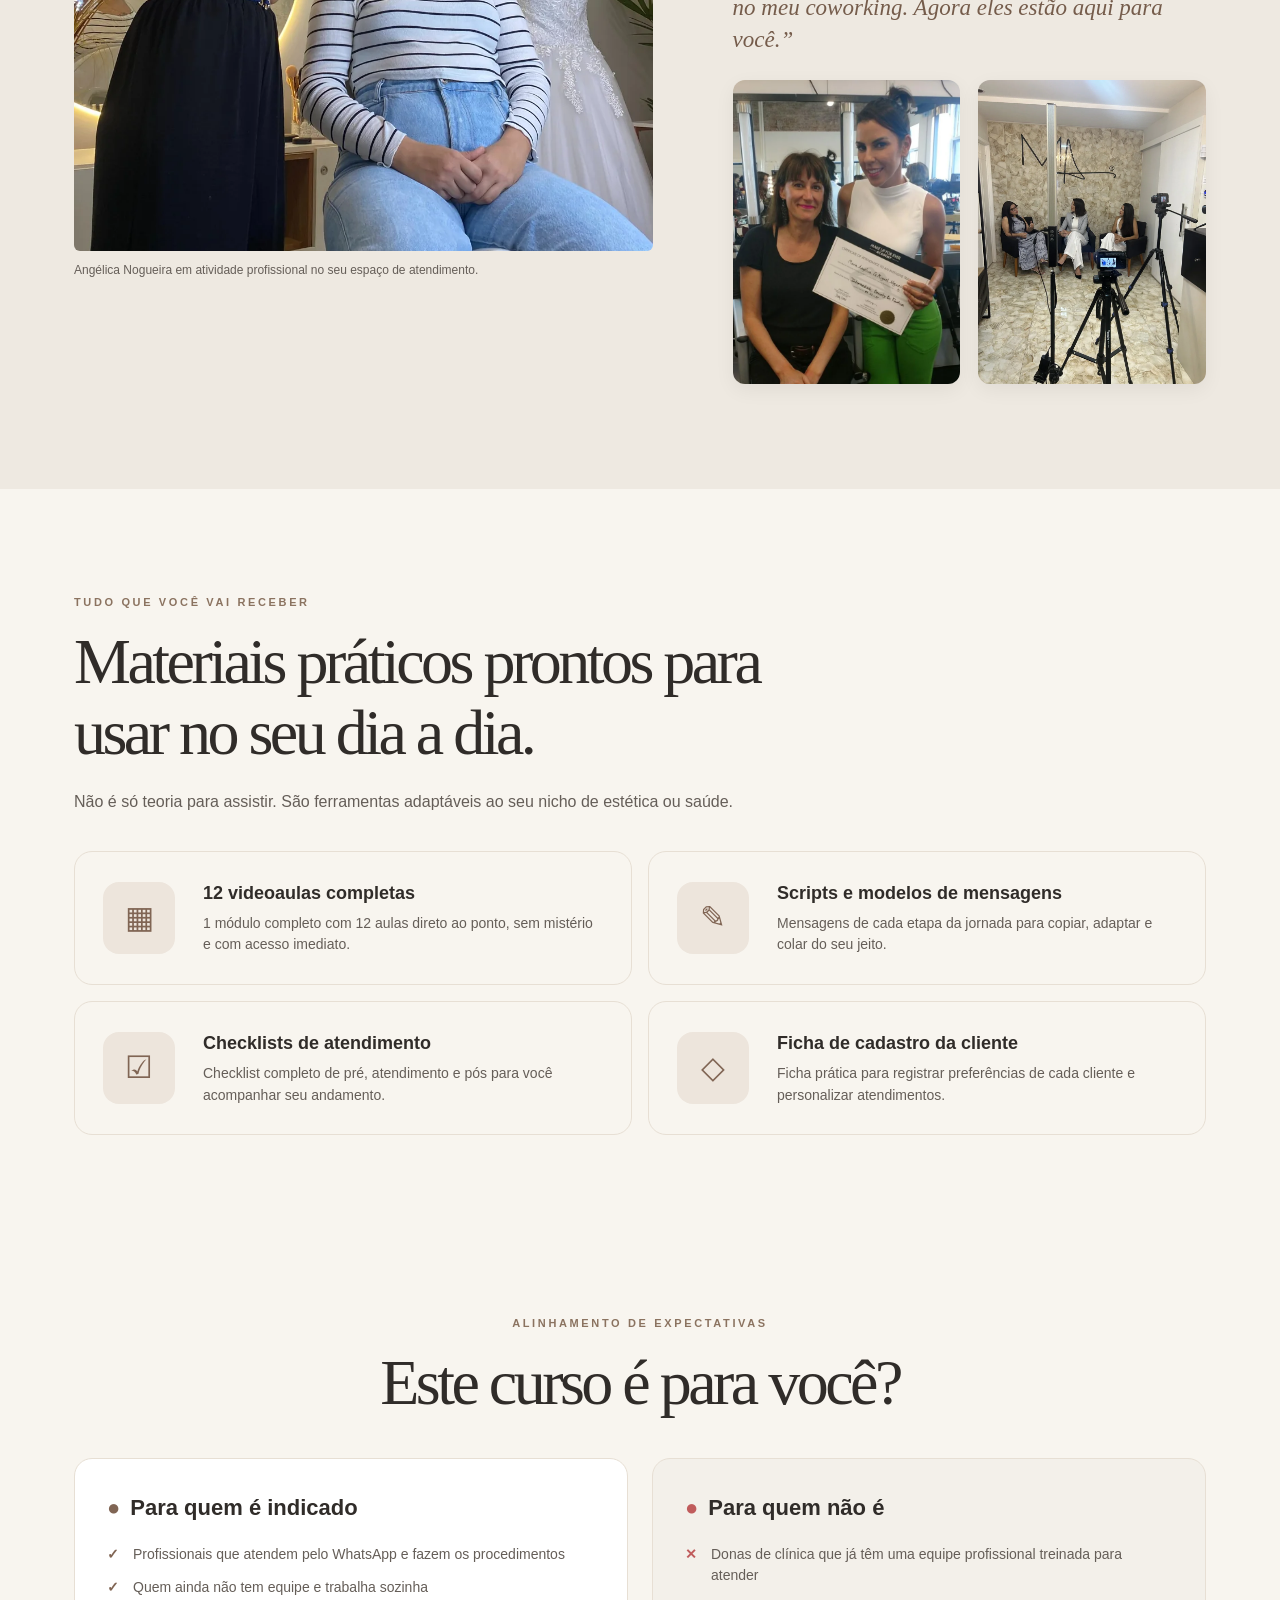
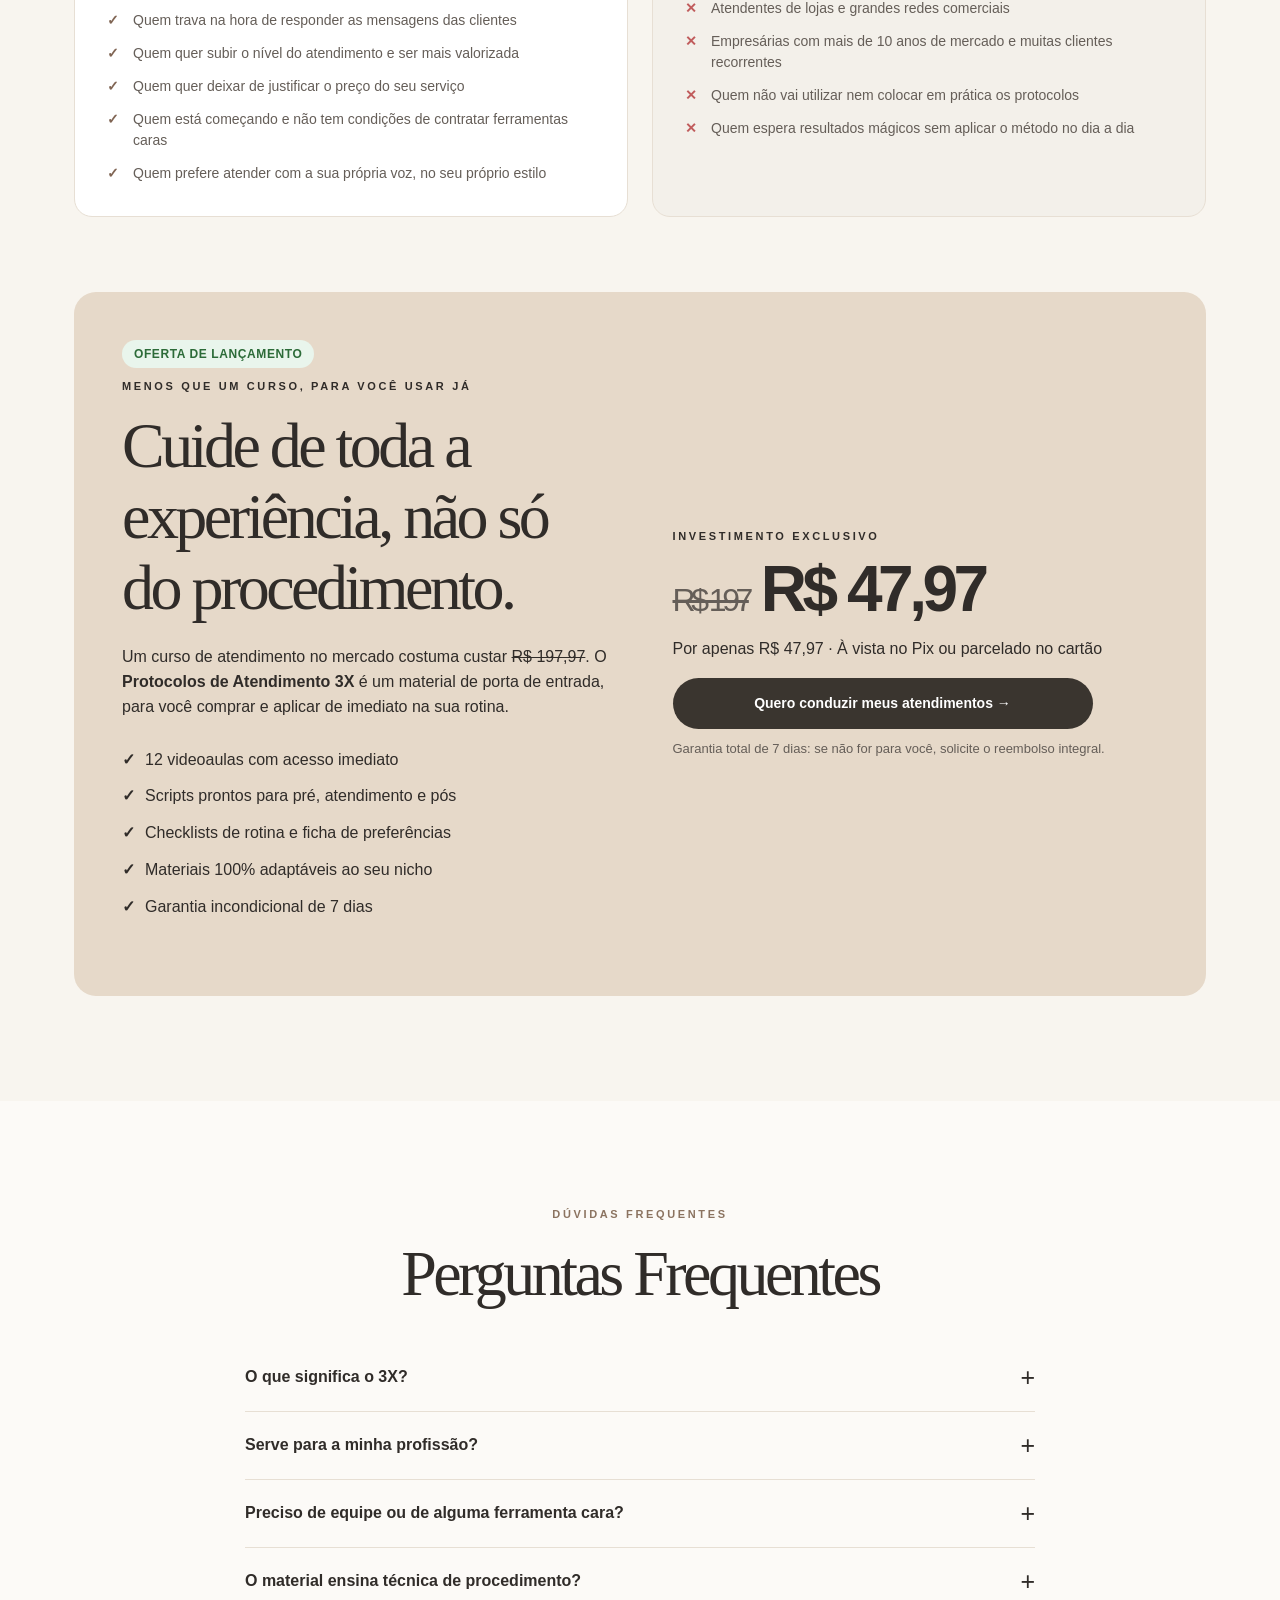
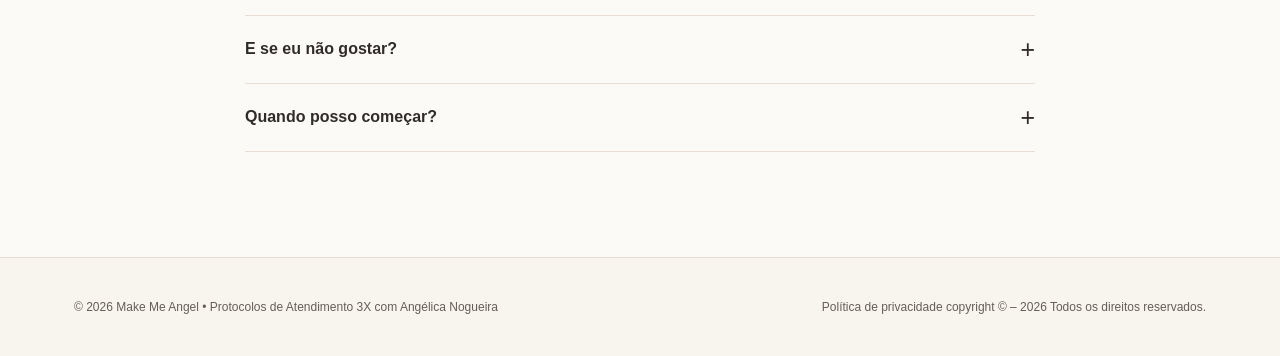
==== commit d644a39e: "revert: hold photo galleries and CTA changes pending client feedback" ====
--- a/01-editorial/index.html
+++ b/01-editorial/index.html
@@ -22,14 +22,13 @@
 .gallery-bar img{aspect-ratio:3/4;height:auto;max-height:360px;width:100%;object-fit:cover;object-position:center 10%;border-radius:12px;box-shadow:0 6px 20px rgba(0,0,0,0.06)}.section-label{color:#8b7360}.benefit-head{max-width:770px;margin-bottom:37px}.content-head{max-width:760px;margin-bottom:36px}
 @media(max-width:920px){.hero-grid{grid-template-columns:1fr;gap:35px}.hero{padding:28px 0 75px}.hero-visual{width:78%;max-width:470px}.hero h1{font-size:clamp(48px,9vw,72px)}.editorial-rule{flex-wrap:wrap;justify-content:center}.hero-stamp{left:-25px}}
 @media(max-width:610px){.hero h1{font-size:48px}.hero-visual{width:92%}.hero-visual img{height:465px}.hero-stamp{left:-15px;bottom:20px}.hero-stamp b{font-size:25px}.hero-stamp span{font-size:9px}.editorial-rule{gap:11px;text-align:center;font-size:9px}.gallery-bar{gap:10px}}
-</style><link rel="stylesheet" href="../assets/galeria.css"></head><body><div class="preview-banner"><span>Modelo A • Editorial Premium</span> <a href="../">← Ver todos os modelos</a></div>
-<header class="wrap head"><a class="brand" href="#inicio" aria-label="Make Me Angel, voltar ao topo">MAKE ME ANGEL<small>EDUCAÇÃO PROFISSIONAL</small></a><nav class="nav" aria-label="Navegação"><a href="#metodo">O método</a><a href="#angelica">A criadora</a><a href="#conteudo">O conteúdo</a><a href="#publico">Para quem é</a><a href="#perguntas">Dúvidas</a><a class="btn btn-primary" href="#oferta">Quero conduzir meus atendimentos</a></nav></header><main>
+</style></head><body><div class="preview-banner"><span>Modelo A • Editorial Premium</span> <a href="../">← Ver todos os modelos</a></div>
+<header class="wrap head"><a class="brand" href="#inicio" aria-label="Make Me Angel, voltar ao topo">MAKE ME ANGEL<small>EDUCAÇÃO PROFISSIONAL</small></a><nav class="nav" aria-label="Navegação"><a href="#metodo">O método</a><a href="#angelica">A criadora</a><a href="#conteudo">O conteúdo</a><a href="#publico">Para quem é</a><a href="#perguntas">Dúvidas</a><a class="btn btn-primary" href="#oferta">Quero o curso</a></nav></header><main>
 <section class="hero" id="inicio"><div class="wrap hero-grid"><div><div class="eyebrow section-label">Um novo olhar para o seu atendimento</div><h1>Sua cliente elogia o seu trabalho e <em>some?</em></h1><p class="hero-copy">Dê a ela um motivo para voltar. Conheça os <strong>Protocolos de Atendimento 3X</strong>: o passo a passo de pré-atendimento, atendimento e pós-atendimento para profissionais autônomas de estética e saúde.</p><a class="btn btn-primary" href="#oferta">Quero conduzir meus atendimentos →</a><p class="fine" style="margin-top:14px">Por apenas R$ 47,97 · 7 dias de garantia · À vista, Pix ou cartão</p></div><div class="hero-visual"><img src="../assets/hero-editorial.jpg" alt="Angélica Nogueira, criadora dos Protocolos de Atendimento 3X" fetchpriority="high"><div class="hero-stamp"><b>3 etapas.</b><span>Uma jornada de cuidado</span></div></div></div></section>
 <div class="wrap editorial-rule"><span>Pré-atendimento</span><span>Atendimento</span><span>Pós-atendimento</span><span>Na sua voz, no seu estilo</span></div>
 <section class="section" id="metodo"><div class="wrap"><div class="benefit-head"><div class="eyebrow section-label">O que você vai deixar de viver no seu atendimento</div><h2 class="section-title title-serif">Atender com intenção é diferente de atender no improviso.</h2><p class="muted">Chega de insegurança ou de ver clientes elogiando o serviço e não retornando. Cada uma dessas situações tem um protocolo prático dentro do curso.</p></div><div class="pain-grid"><article class="pain"><strong>1. Atender no improviso</strong><p>Chega de pensar no que falar com a cliente esperando. Você terá a conversa pronta para cada momento do atendimento.</p></article><article class="pain"><strong>2. Não saber encantar desde o início</strong><p>Aprenda o que dizer na primeira mensagem para a cliente sentir cuidado antes mesmo de ouvir o preço.</p></article><article class="pain"><strong>3. Ambiente sem preparo</strong><p>Mesmo que você atenda em casa ou em uma garagem, aprenda a preparar o espaço para a cliente se sentir bem recebida.</p></article><article class="pain"><strong>4. Pós-atendimento sem graça</strong><p>Saiba como acompanhar a cliente depois do serviço de forma profissional, sem forçar a barra e sem parecer insistente.</p></article><article class="pain"><strong>5. Pouca autoridade nas mensagens</strong><p>Escreva de um jeito que mostre que você é uma profissional organizada e segura, sem precisar justificar o seu preço.</p></article><article class="pain"><strong>6. Atender todas do mesmo jeito</strong><p>Registre as preferências de cada uma e use isso para tornar cada atendimento muito mais pessoal e memorável.</p></article></div></div></section>
 <section class="section" style="padding-top:0"><div class="wrap"><div class="benefit-head"><div class="eyebrow section-label">A verdade sobre script pronto</div><h2 class="section-title title-serif">Mensagem solta não tem ordem. A cliente julga a conversa inteira.</h2><p class="muted">Você baixa um pacote de mensagens, copia, cola e espera a cliente voltar. Ela não volta, e você conclui que o problema é você. No Protocolos 3X, você domina a jornada completa:</p></div><div class="three"><article class="stage"><div class="num">ETAPA 01</div><h3>Pré-atendimento</h3><p>Aprenda o que falar antes de passar o valor, para a cliente sentir cuidado antes mesmo de ouvir o preço.</p></article><article class="stage"><div class="num">ETAPA 02</div><h3>Atendimento</h3><p>Prepare o ambiente e conduza o atendimento para a cliente se sentir acolhida, confortável e valorizada.</p></article><article class="stage"><div class="num">ETAPA 03</div><h3>Pós-atendimento</h3><p>Vai muito além de perguntar se gostou. Saiba como fazer um acompanhamento profissional e registrar preferências.</p></article></div><div style="text-align:center;margin-top:35px"><a class="btn btn-primary" href="#oferta">Quero conduzir meus atendimentos →</a></div></div></section>
 <section class="section about" id="angelica"><div class="wrap split"><div class="about-photo"><img src="../assets/demonstracao.webp" loading="lazy" alt="Angélica Nogueira demonstrando atendimento no estúdio"><p class="photo-credit">Angélica Nogueira em atividade profissional no seu espaço de atendimento.</p></div><div><div class="eyebrow section-label">Quem criou os protocolos</div><h2 class="section-title">Mais de 10 anos de experiência real no mercado da beleza.</h2><p>“Eu sou a <strong>Angélica Nogueira</strong>. Estou há mais de 10 anos na área. Tenho uma clínica de estética de alto padrão e um coworking com mais de 20 salas para profissionais de saúde e estética.</p><p>Sou palestrante, já treinei equipes e fiz treinamentos presenciais na <strong>Makeup Forever (Nova York)</strong>, na <strong>Kryolan (Argentina)</strong> e na <strong>Sephora (Las Vegas)</strong>.</p><p>Quando abri o meu negócio, o meu trabalho era impecável, mas a agenda não lotava e o faturamento não saía do lugar. Foi aí que eu comecei a estudar como encantar a cliente logo de cara.”</p><p class="about-quote">“Hoje eu uso esses protocolos na minha clínica e no meu coworking. Agora eles estão aqui para você.”</p><div class="gallery-bar"><img src="../assets/formacao.webp" loading="lazy" alt="Registro fotográfico de formação profissional e certificações"><img src="../assets/bastidores.webp" loading="lazy" alt="Bastidores de gravações e estrutura profissional da Angélica"></div></div></div></section>
-<section class="angel-gallery angel-gallery--editorial" data-angel-gallery aria-label="Registros profissionais da Angélica"><div class="angel-gallery__inner"><div class="angel-gallery__header"><div><p class="angel-gallery__kicker">REGISTROS DE UMA TRAJETÓRIA</p><h2 class="angel-gallery__title">Experiência que aparece nos detalhes.</h2><p class="angel-gallery__desc">Ensaio, atendimentos, encontros e bastidores contam partes diferentes da mesma história.</p></div><div class="angel-gallery__controls"><span class="angel-gallery__status" data-angel-status aria-live="polite">1 / 5</span><button class="angel-gallery__arrow" type="button" data-angel-prev aria-label="Foto anterior">←</button><button class="angel-gallery__arrow" type="button" data-angel-next aria-label="Próxima foto">→</button></div></div><div class="angel-gallery__track" data-angel-track tabindex="0" role="region" aria-roledescription="carrossel" aria-label="Fotos de trajetória, atividades e bastidores"><figure class="angel-gallery__slide angel-gallery__slide--portrait"><div class="angel-gallery__media"><img loading="lazy" decoding="async" src="../assets/em-atendimento.webp" alt="O cuidado no atendimento"></div><figcaption><strong>O cuidado no atendimento</strong><span>Registro de atividade profissional</span></figcaption></figure><figure class="angel-gallery__slide angel-gallery__slide--landscape"><div class="angel-gallery__media"><img loading="lazy" decoding="async" src="../assets/evento.webp" alt="Presença e troca"></div><figcaption><strong>Presença e troca</strong><span>Encontros e eventos</span></figcaption></figure><figure class="angel-gallery__slide angel-gallery__slide--portrait"><div class="angel-gallery__media"><img loading="lazy" decoding="async" src="../assets/atividade.webp" alt="A rotina na prática"></div><figcaption><strong>A rotina na prática</strong><span>Detalhes do trabalho cotidiano</span></figcaption></figure><figure class="angel-gallery__slide angel-gallery__slide--landscape"><div class="angel-gallery__media"><img loading="lazy" decoding="async" src="../assets/encontro.webp" alt="Conexões reais"></div><figcaption><strong>Conexões reais</strong><span>Momentos com outras profissionais</span></figcaption></figure><figure class="angel-gallery__slide angel-gallery__slide--portrait"><div class="angel-gallery__media"><img loading="lazy" decoding="async" src="../assets/angelica-estudio.jpg" alt="A profissional por trás do método"></div><figcaption><strong>A profissional por trás do método</strong><span>Um retrato da Angélica</span></figcaption></figure></div><p class="angel-gallery__hint">Deslize para o lado ou use as setas para ver mais fotos.</p></div></section>
 <section class="section" id="conteudo"><div class="wrap"><div class="content-head"><div class="eyebrow section-label">Tudo que você vai receber</div><h2 class="section-title title-serif">Materiais práticos prontos para usar no seu dia a dia.</h2><p class="muted">Não é só teoria para assistir. São ferramentas adaptáveis ao seu nicho de estética ou saúde.</p></div><div class="kit-grid"><article class="kit"><div class="symbol" aria-hidden="true">▦</div><div><strong>12 videoaulas completas</strong><p>1 módulo completo com 12 aulas direto ao ponto, sem mistério e com acesso imediato.</p></div></article><article class="kit"><div class="symbol" aria-hidden="true">✎</div><div><strong>Scripts e modelos de mensagens</strong><p>Mensagens de cada etapa da jornada para copiar, adaptar e colar do seu jeito.</p></div></article><article class="kit"><div class="symbol" aria-hidden="true">☑</div><div><strong>Checklists de atendimento</strong><p>Checklist completo de pré, atendimento e pós para você acompanhar seu andamento.</p></div></article><article class="kit"><div class="symbol" aria-hidden="true">◇</div><div><strong>Ficha de cadastro da cliente</strong><p>Ficha prática para registrar preferências de cada cliente e personalizar atendimentos.</p></div></article></div></div></section>
 <section class="audience-section" id="publico"><div class="wrap"><div class="benefit-head" style="text-align:center;margin:0 auto 40px"><div class="eyebrow section-label">Alinhamento de expectativas</div><h2 class="section-title title-serif">Este curso é para você?</h2></div><div class="audience-grid"><article class="audience-card is-for"><h3><span style="color:var(--accent)">●</span> Para quem é indicado</h3><ul><li>Profissionais que atendem pelo WhatsApp e fazem os procedimentos</li><li>Quem ainda não tem equipe e trabalha sozinha</li><li>Quem trava na hora de responder as mensagens das clientes</li><li>Quem quer subir o nível do atendimento e ser mais valorizada</li><li>Quem quer deixar de justificar o preço do seu serviço</li><li>Quem está começando e não tem condições de contratar ferramentas caras</li><li>Quem prefere atender com a sua própria voz, no seu próprio estilo</li></ul></article><article class="audience-card is-not"><h3><span style="color:#c05c5c">●</span> Para quem não é</h3><ul><li>Donas de clínica que já têm uma equipe profissional treinada para atender</li><li>Atendentes de lojas e grandes redes comerciais</li><li>Empresárias com mais de 10 anos de mercado e muitas clientes recorrentes</li><li>Quem não vai utilizar nem colocar em prática os protocolos</li><li>Quem espera resultados mágicos sem aplicar o método no dia a dia</li></ul></article></div></div></section>
 <section class="section" style="padding-top:0" id="oferta"><div class="wrap"><div class="offer columns"><div><span class="price-badge">OFERTA DE LANÇAMENTO</span><div class="eyebrow">Menos que um curso, para você usar já</div><h2 class="section-title title-serif">Cuide de toda a experiência, não só do procedimento.</h2><p>Um curso de atendimento no mercado costuma custar <s>R$ 197,97</s>. O <strong>Protocolos de Atendimento 3X</strong> é um material de porta de entrada, para você comprar e aplicar de imediato na sua rotina.</p><ul><li>12 videoaulas com acesso imediato</li><li>Scripts prontos para pré, atendimento e pós</li><li>Checklists de rotina e ficha de preferências</li><li>Materiais 100% adaptáveis ao seu nicho</li><li>Garantia incondicional de 7 dias</li></ul></div><div><div class="eyebrow">Investimento exclusivo</div><div class="price"><span class="price-compare">R$ 197</span>R$ 47,97</div><p>Por apenas R$ 47,97 · À vista no Pix ou parcelado no cartão</p><a class="btn btn-primary" href="https://pay.kiwify.com.br/yD4n7Dz" target="_blank" rel="noopener noreferrer" data-checkout>Quero conduzir meus atendimentos →</a><span class="noted">Garantia total de 7 dias: se não for para você, solicite o reembolso integral.</span></div></div></div></section>
@@ -41,4 +40,4 @@
 <details><summary>E se eu não gostar?</summary><p>Você tem 7 dias de garantia incondicional. Se achar que o material não é para você, basta pedir o reembolso diretamente na plataforma.</p></details>
 <details><summary>Quando posso começar?</summary><p>O acesso às 12 aulas e a todos os materiais complementares em PDF é imediato assim que a compra for confirmada.</p></details>
 </div></div></section>
-</main><footer class="footer"><div class="wrap"><span>© 2026 Make Me Angel • Protocolos de Atendimento 3X com Angélica Nogueira</span><span>Política de privacidade copyright © – 2026 Todos os direitos reservados.</span></div></footer><div class="mobile-cta"><span><small>Protocolos 3X</small><strong>R$ 47,97</strong></span><a class="btn btn-primary" href="#oferta">Quero conduzir meus atendimentos →</a></div><script src="../assets/preview.js" defer></script><script src="../assets/galeria.js" defer></script></body></html>
+</main><footer class="footer"><div class="wrap"><span>© 2026 Make Me Angel • Protocolos de Atendimento 3X com Angélica Nogueira</span><span>Política de privacidade copyright © – 2026 Todos os direitos reservados.</span></div></footer><div class="mobile-cta"><span><small>Protocolos 3X</small><strong>R$ 47,97</strong></span><a class="btn btn-primary" href="#oferta">Quero o curso →</a></div><script src="../assets/preview.js" defer></script></body></html>
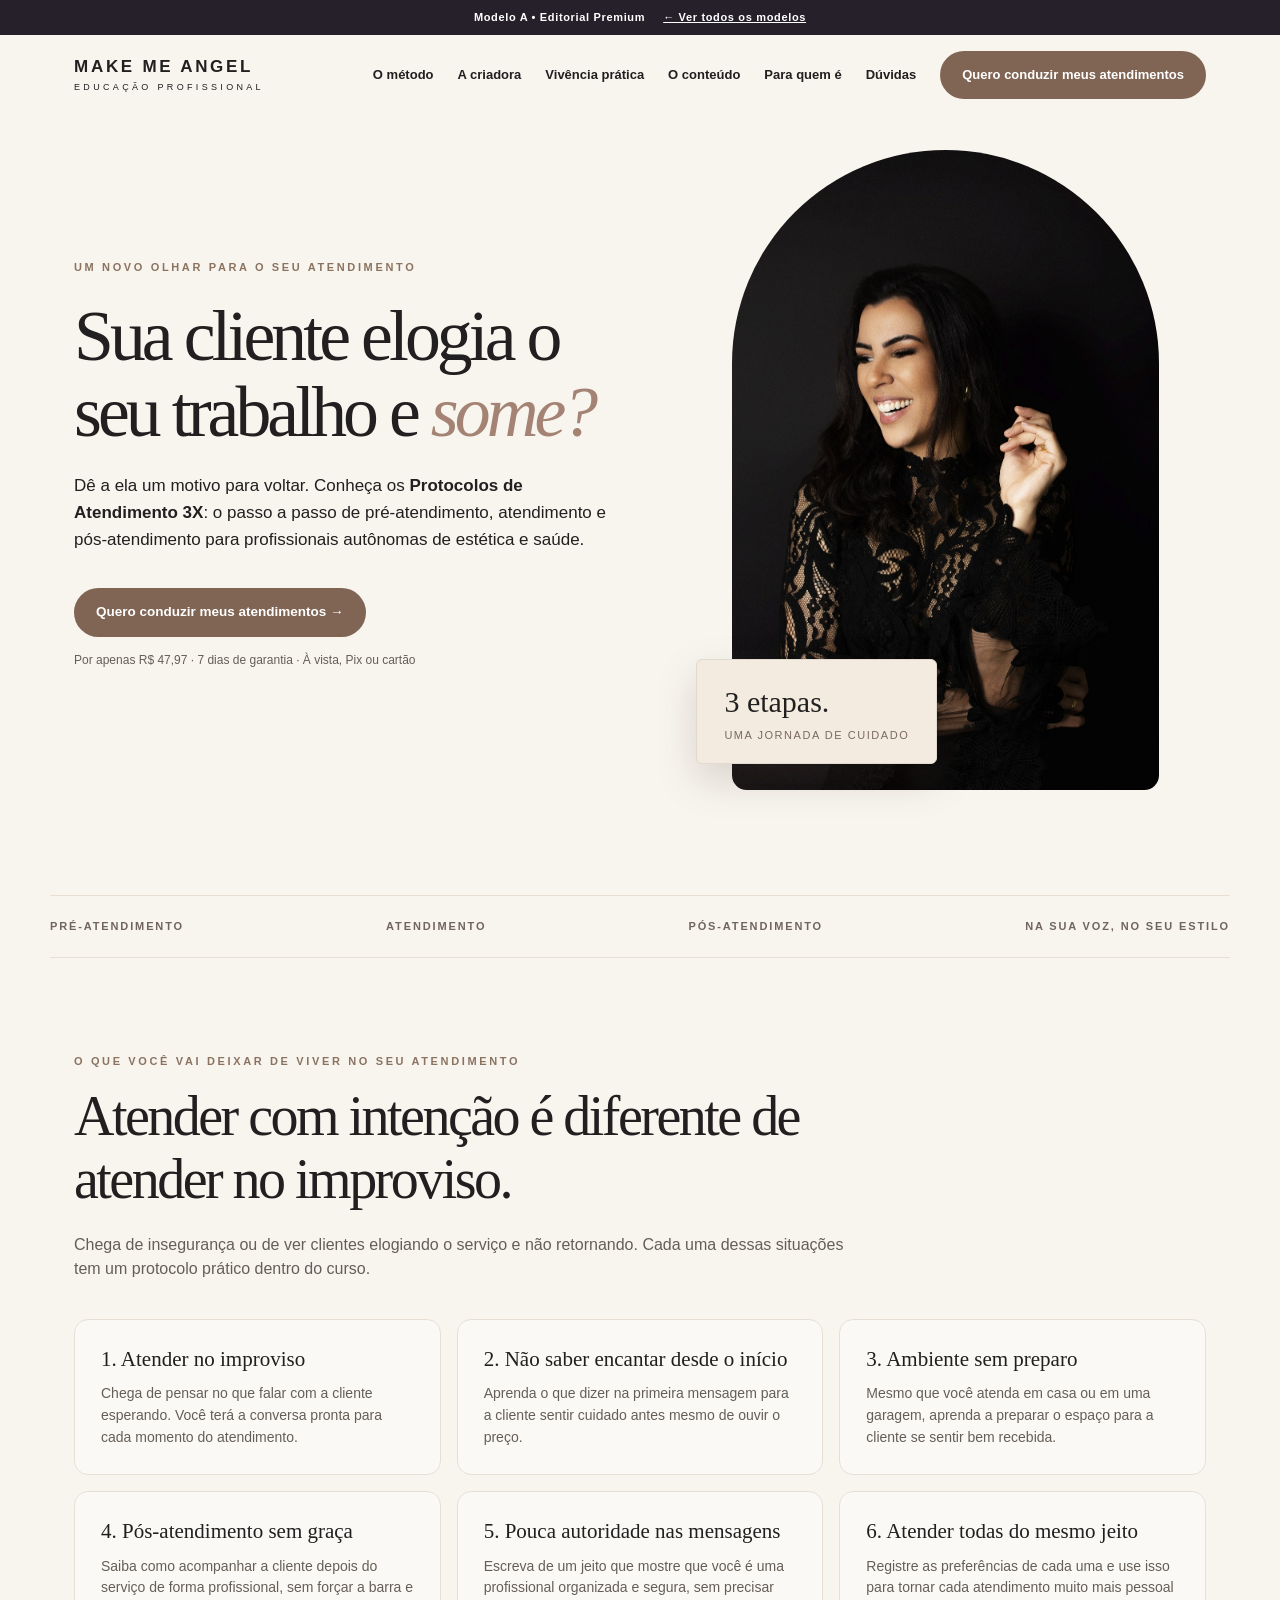
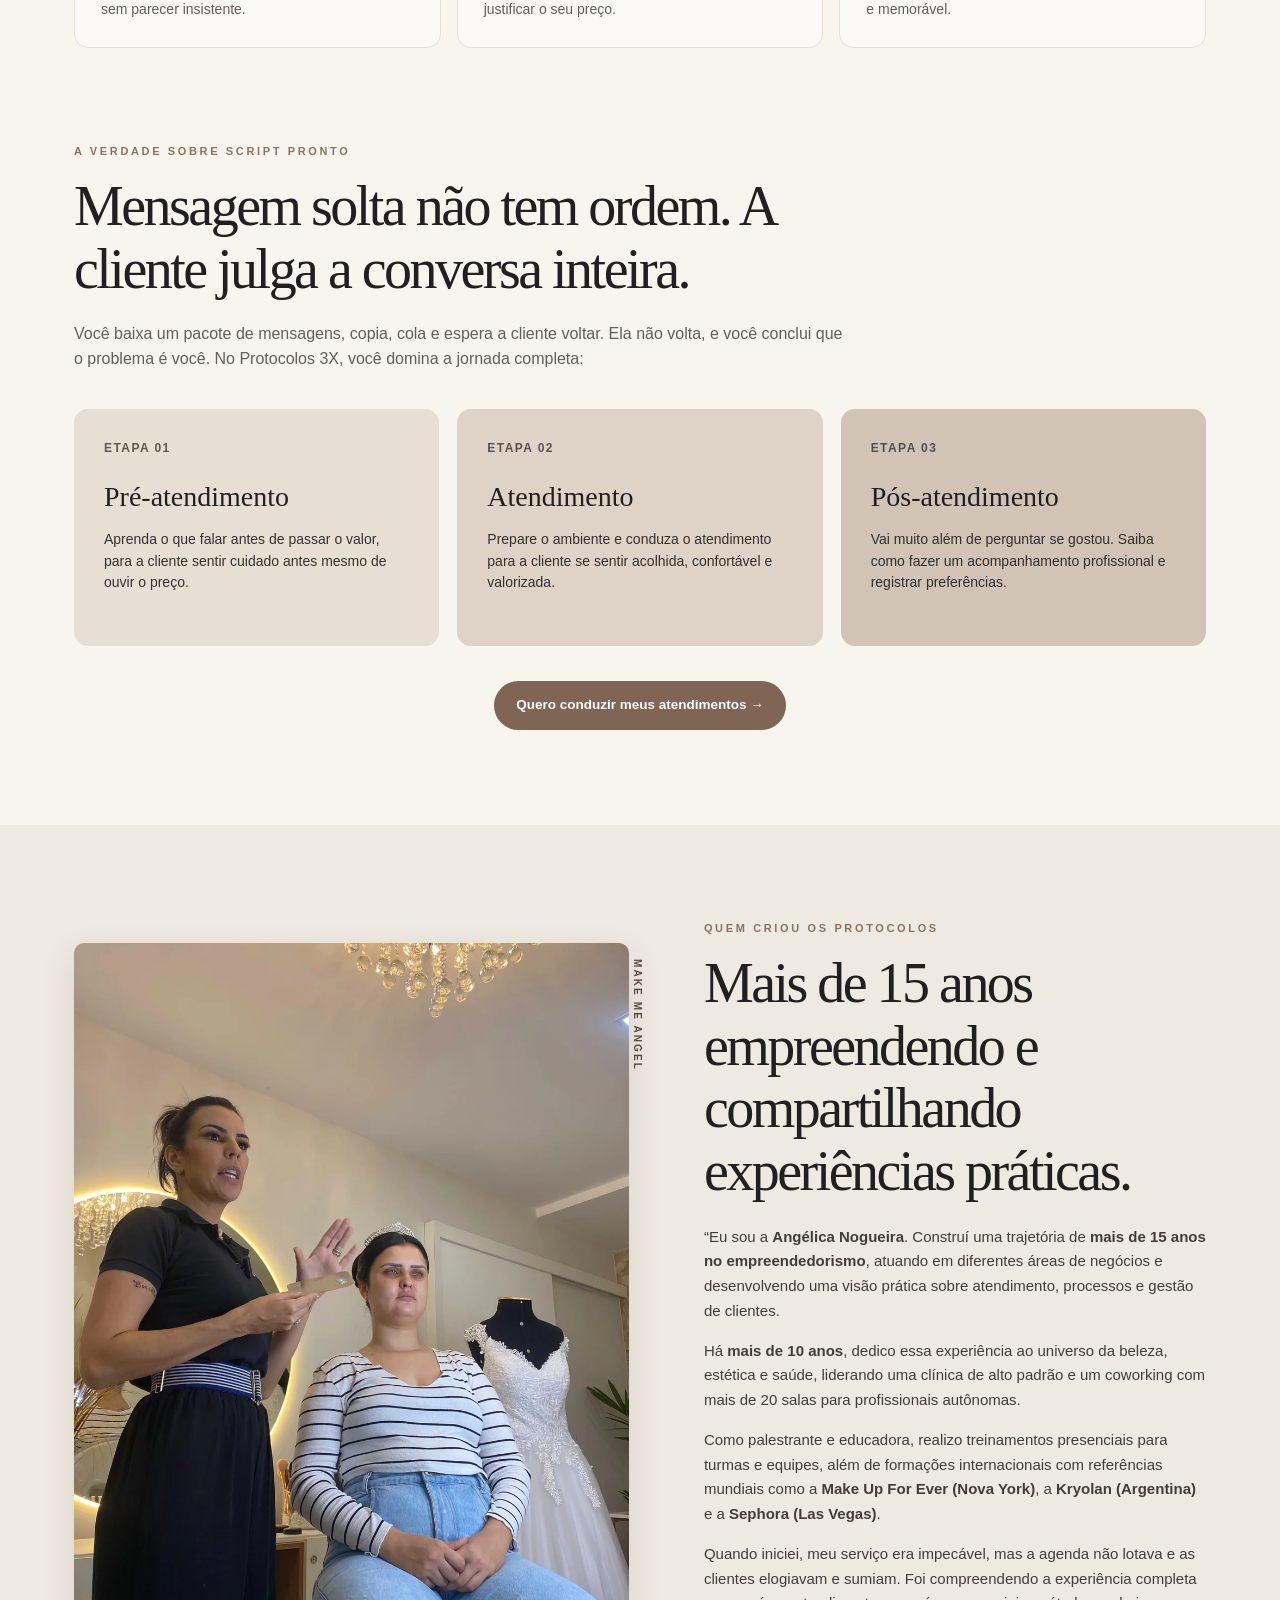
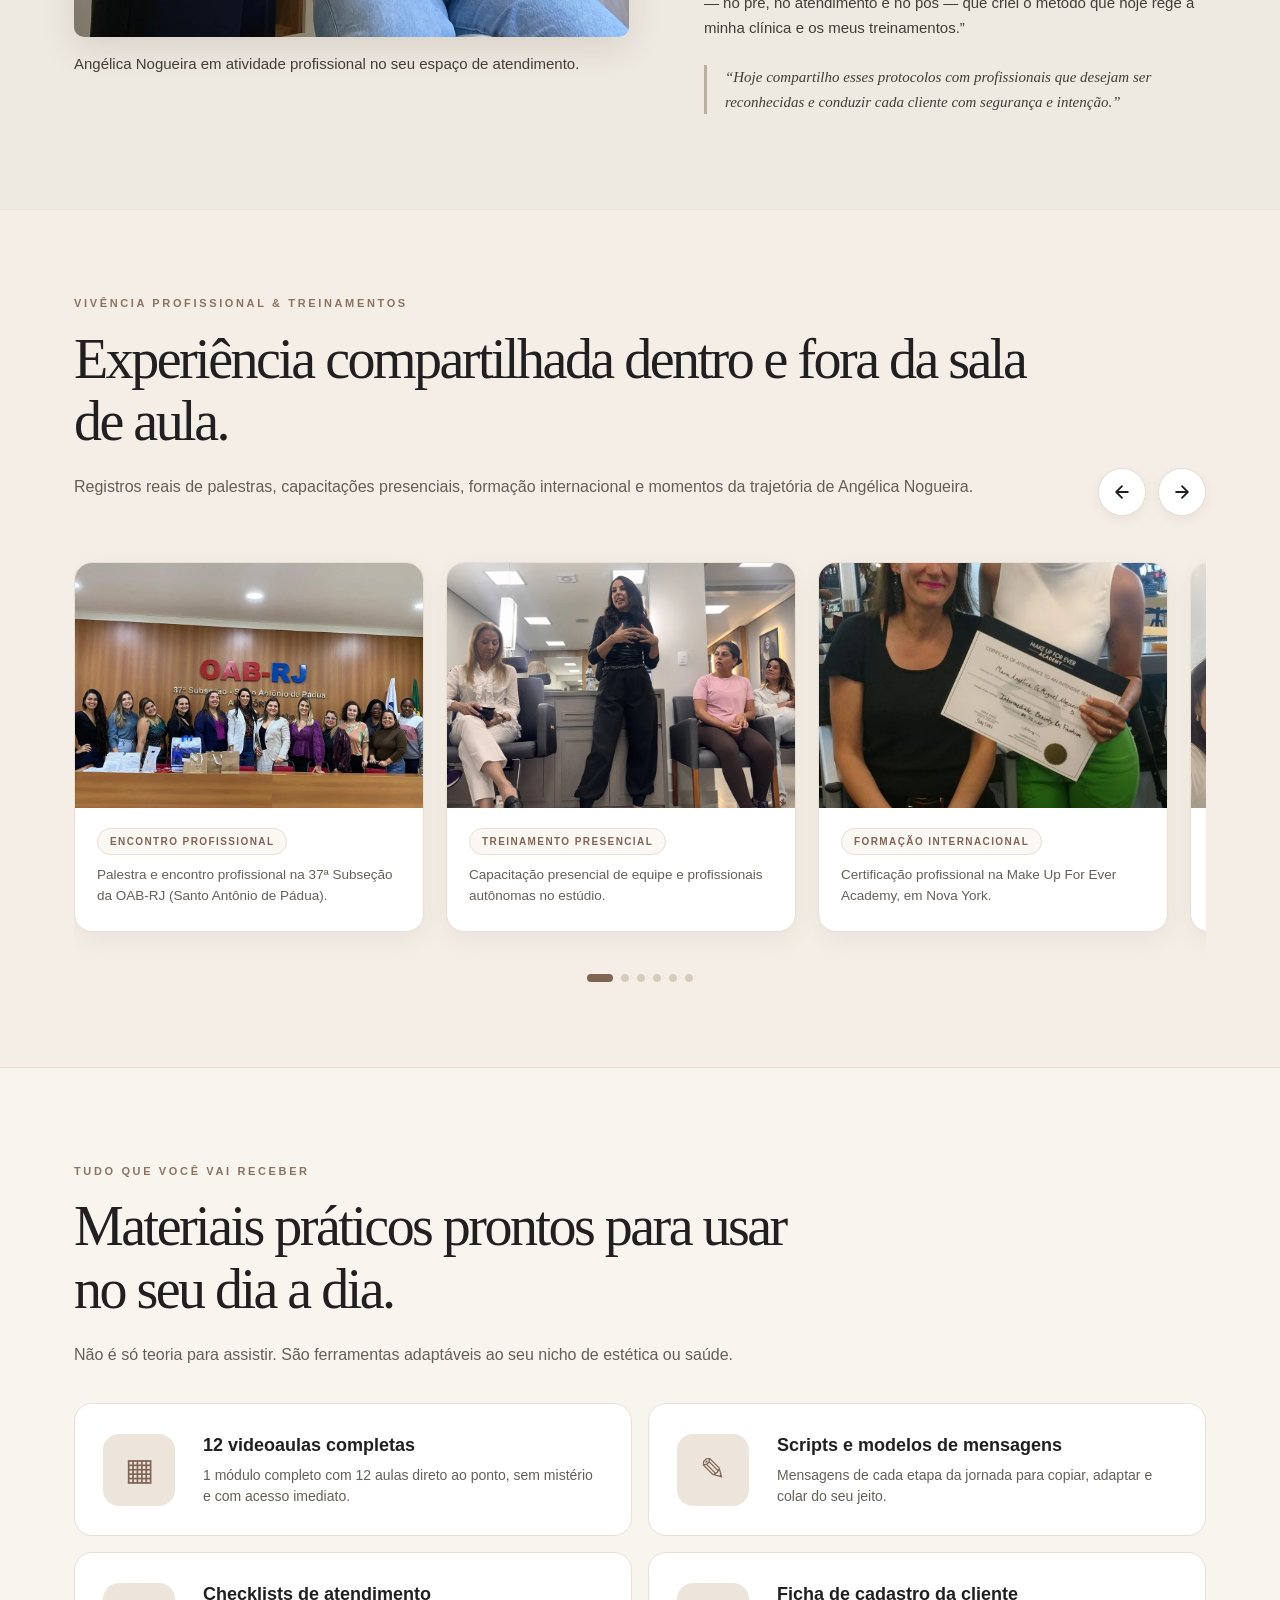
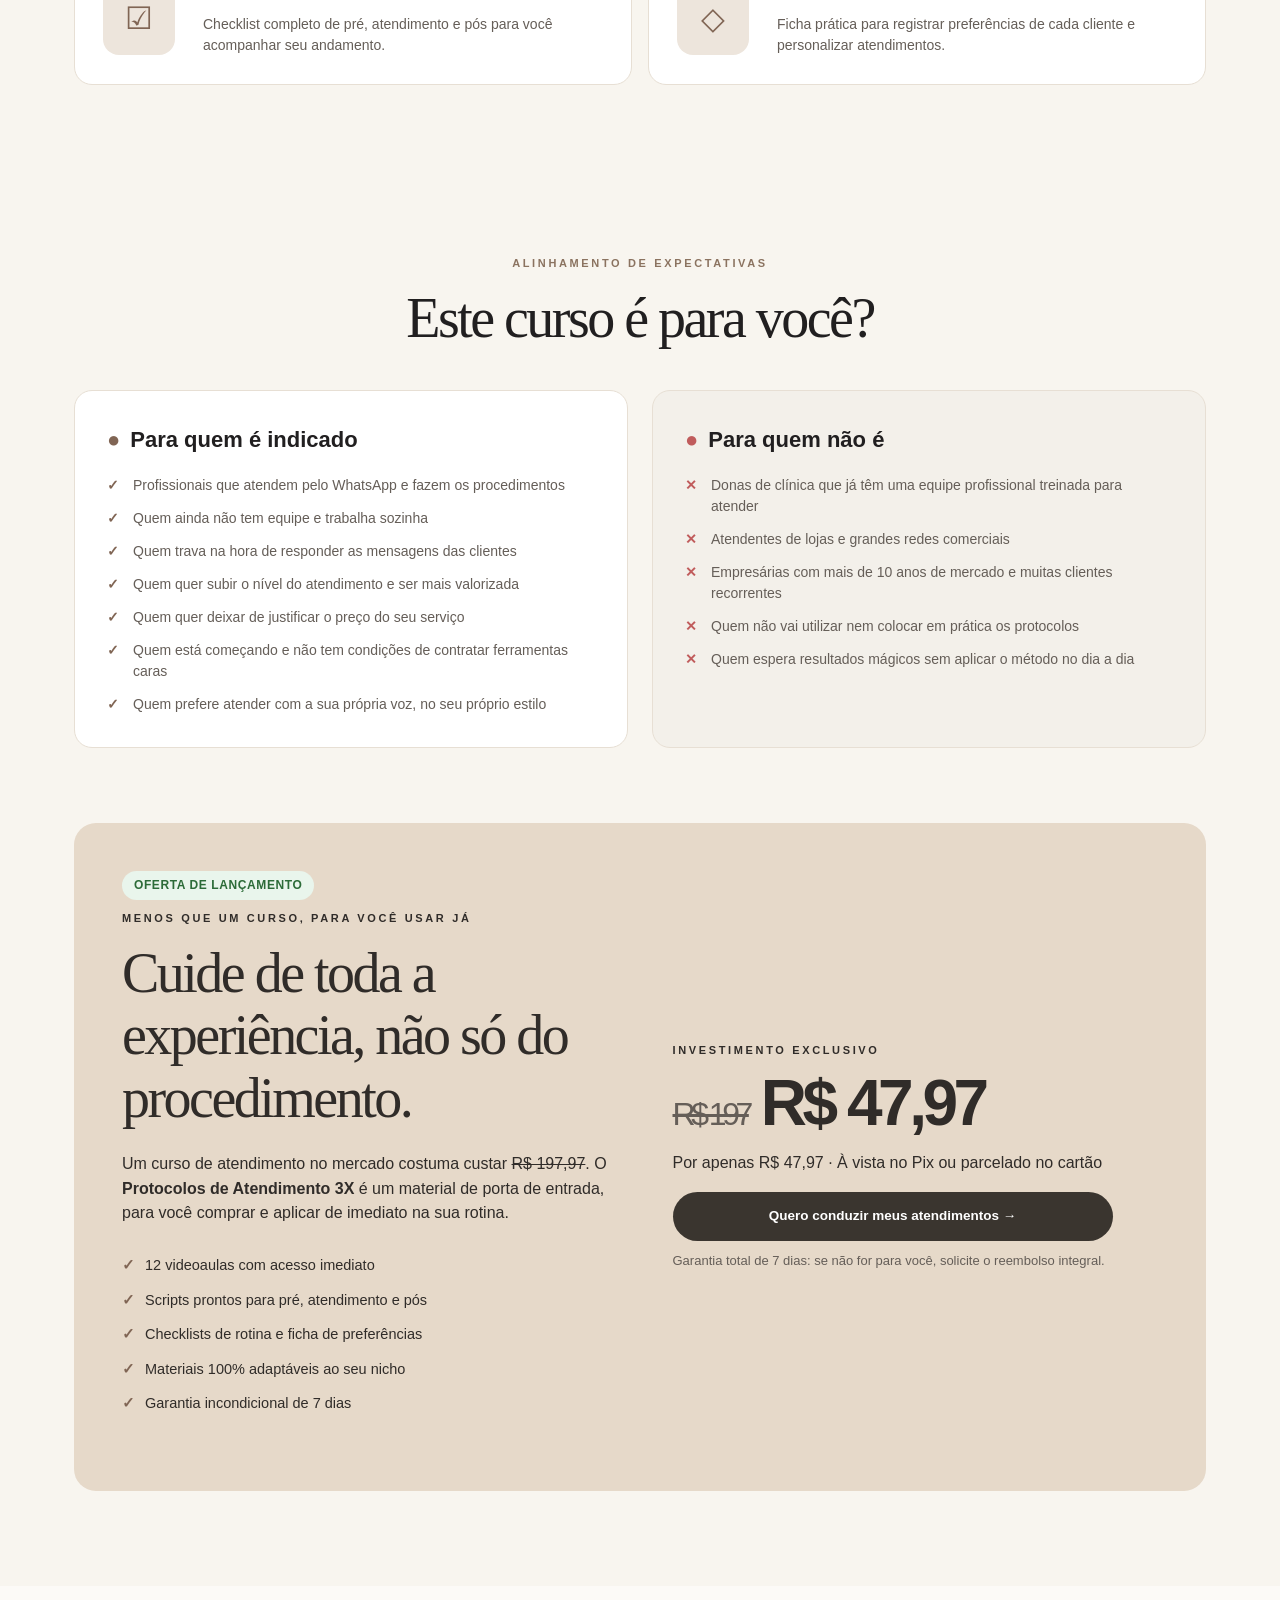
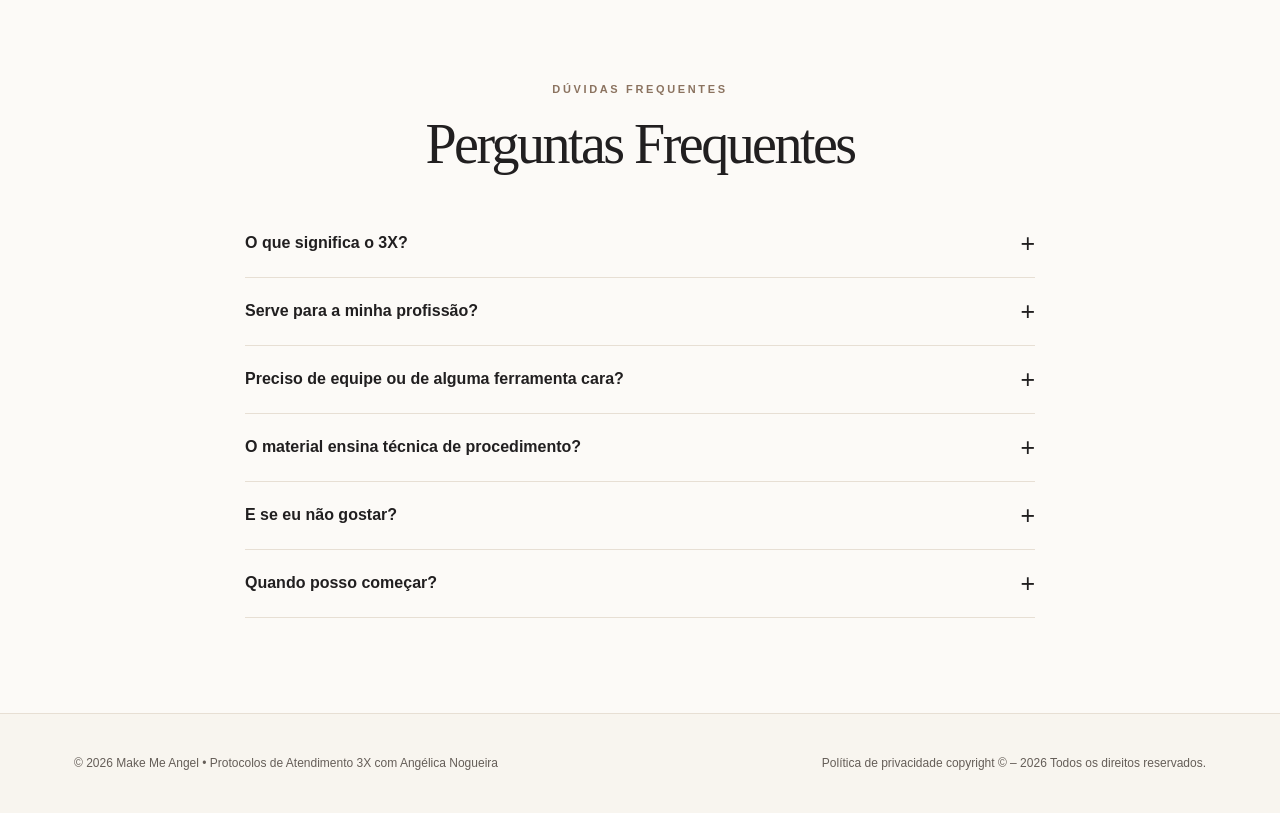
==== commit fb0c1838: "feat(editorial): expand authority narrative, integrate training gallery and standardize CTAs" ====
--- a/01-editorial/index.html
+++ b/01-editorial/index.html
@@ -1,43 +1,1042 @@
-<!doctype html><html lang="pt-BR"><head><meta charset="utf-8"><meta name="viewport" content="width=device-width,initial-scale=1"><meta name="robots" content="noindex,nofollow"><meta name="theme-color" content="#f8f5ef"><meta name="description" content="Protocolos de Atendimento 3X — O passo a passo de pré-atendimento, atendimento e pós-atendimento com Angélica Nogueira."><title>A • Editorial Premium — Make Me Angel (Protocolos de Atendimento 3X)</title><style>
-:root{--ink:#211f20;--base:#faf8f4;--line:#e9e4dc;--accent:#8e6275;--textmuted:#615b5d;--max:1180px}
-*{box-sizing:border-box}html{scroll-behavior:smooth}body{margin:0;color:var(--ink);background:var(--base);font-family:Inter,ui-sans-serif,-apple-system,BlinkMacSystemFont,"Segoe UI",Arial,sans-serif;line-height:1.55;-webkit-font-smoothing:antialiased}img{display:block;max-width:100%}a{color:inherit}button,a{touch-action:manipulation}.wrap{max-width:var(--max);margin-inline:auto;padding-inline:24px}.head{display:flex;align-items:center;justify-content:space-between;gap:22px;min-height:80px}.brand{font-weight:800;font-size:17px;text-decoration:none;letter-spacing:.16em;line-height:1.17;white-space:nowrap}.brand small{display:block;font-size:9px;letter-spacing:.37em;font-weight:500;margin-top:5px}.nav{display:flex;align-items:center;gap:28px}.nav a{text-decoration:none;font-size:13px;font-weight:650}.nav a:hover{text-decoration:underline}.btn{display:inline-flex;align-items:center;justify-content:center;text-decoration:none;border-radius:6px;padding:15px 22px;font-size:14px;font-weight:750;min-height:50px;text-align:center;transition:transform .15s ease,filter .15s ease,background .15s ease;cursor:pointer;border:0}.btn:hover{transform:translateY(-2px);filter:brightness(.96)}.btn:focus-visible,a:focus-visible,summary:focus-visible{outline:3px solid #d98568;outline-offset:4px}.btn-primary{background:var(--accent);color:white}.btn-outline{border:1px solid currentColor;background:transparent}.eyebrow{font-size:11px;font-weight:800;text-transform:uppercase;letter-spacing:.24em}.muted{color:var(--textmuted)}.fine{font-size:12px;color:var(--textmuted)}.section{padding-block:105px}.section-title{font-size:clamp(35px,4.5vw,60px);line-height:1.11;letter-spacing:-.043em;font-weight:680;margin:15px 0 22px}.punch{font-weight:700}.columns{display:grid;grid-template-columns:repeat(2,minmax(0,1fr));align-items:center;gap:65px}.three{display:grid;grid-template-columns:repeat(3,minmax(0,1fr));gap:18px}.pain-grid{display:grid;grid-template-columns:repeat(3,minmax(0,1fr));gap:16px}.pain{padding:26px;border:1px solid var(--line);border-radius:14px}.pain strong{font-size:18px;line-height:1.25;display:block}.pain p{font-size:14px;color:var(--textmuted);margin:11px 0 0}.stage{padding:30px;border-radius:14px}.stage .num{font-weight:800;font-size:12px;letter-spacing:.12em;opacity:.7}.stage h3{font-size:24px;line-height:1.2;margin:20px 0 10px}.stage p{font-size:14px;opacity:.87;margin:0}.kit{border:1px solid var(--line);border-radius:18px;padding:28px;display:grid;grid-template-columns:80px 1fr;align-items:center;gap:20px}.kit .symbol{display:flex;align-items:center;justify-content:center;background:var(--kitbg,#eee);border-radius:16px;width:72px;height:72px;font-size:31px;color:var(--accent)}.kit strong{font-size:18px}.kit p{margin:5px 0 0;color:var(--textmuted);font-size:14px}.kit-grid{display:grid;grid-template-columns:1fr 1fr;gap:16px}.image{width:100%;height:100%;object-fit:cover}.portrait{aspect-ratio:4/5;object-fit:cover}.photo-credit{font-size:12px;color:var(--textmuted);margin-top:10px}.split{display:grid;grid-template-columns:1.1fr .9fr;gap:80px;align-items:center}.chips{display:flex;flex-wrap:wrap;gap:10px;margin:25px 0}.chip{font-size:12px;font-weight:650;padding:9px 14px;border-radius:100px;border:1px solid currentColor}.offer{padding:48px;border-radius:22px}.price{font-size:clamp(48px,5vw,72px);font-weight:800;letter-spacing:-.07em;line-height:1;margin:12px 0}.offer ul,.checklist{list-style:none;padding:0;margin:28px 0;display:grid;gap:12px}.offer li:before,.checklist li:before{content:'✓';font-weight:900;margin-right:10px}.offer .btn{width:100%;max-width:420px}.faq-list{max-width:790px;margin:35px auto 0}.faq-list details{padding:21px 0;border-bottom:1px solid var(--line)}.faq-list summary{cursor:pointer;list-style:none;font-weight:700;font-size:16px;display:flex;justify-content:space-between;gap:16px}.faq-list summary:after{content:'+';font-size:25px;line-height:1;font-weight:400}.faq-list details[open] summary:after{content:'−'}.faq-list p{color:var(--textmuted);font-size:14px;margin:16px 26px 2px 0}.footer{padding:40px 0;border-top:1px solid var(--line);font-size:12px;color:var(--textmuted)}.footer .wrap{display:flex;justify-content:space-between;gap:20px;flex-wrap:wrap}.preview-banner{background:#26202a;color:#fff;display:flex;align-items:center;justify-content:center;gap:18px;padding:9px 18px;text-align:center;font-size:11px;font-weight:650;letter-spacing:.06em}.preview-banner a{color:#fff;text-decoration:underline}.mobile-cta{display:none}.title-serif{font-family:Georgia,"Times New Roman",serif;font-weight:400;letter-spacing:-.055em}.noted{display:block;color:var(--textmuted);font-size:13px;margin-top:10px}section{scroll-margin-top:60px}
-.audience-section{padding-block:75px}
-.audience-grid{display:grid;grid-template-columns:1fr 1fr;gap:24px}
-.audience-card{padding:32px;border-radius:18px;border:1px solid var(--line);background:white}
-.audience-card.is-not{background:rgba(0,0,0,0.02)}
-.audience-card h3{font-size:22px;margin:0 0 18px;display:flex;align-items:center;gap:10px}
-.audience-card ul{list-style:none;padding:0;margin:0;display:grid;gap:12px;font-size:14px}
-.audience-card li{position:relative;padding-left:26px;color:var(--textmuted);line-height:1.5}
-.audience-card li:before{position:absolute;left:0;font-weight:900}
-.audience-card.is-for li:before{content:'✓';color:var(--accent)}
-.audience-card.is-not li:before{content:'✕';color:#c05c5c}
-.price-compare{display:inline-block;text-decoration:line-through;color:var(--textmuted);font-size:.5em;margin-right:12px;font-weight:500}
-.price-badge{display:inline-flex;align-items:center;padding:5px 12px;border-radius:100px;background:#e9f5ec;color:#2c6b38;font-size:12px;font-weight:800;letter-spacing:.05em;margin-bottom:10px}
-@media(max-width:768px){.audience-grid{grid-template-columns:1fr}}
-@media(max-width:920px){.columns,.split{grid-template-columns:1fr;gap:38px}.nav a:not(.btn){display:none}.three,.pain-grid{grid-template-columns:1fr 1fr}.section{padding-block:75px}.kit-grid{grid-template-columns:1fr}.wrap{padding-inline:20px}}
-@media(max-width:610px){.head{min-height:67px}.head .btn{padding:9px 12px;min-height:39px;font-size:11px}.brand{font-size:13px;letter-spacing:.1em}.brand small{font-size:7px}.preview-banner{font-size:10px;line-height:1.35}.section{padding-block:62px}.section-title{font-size:37px}.three,.pain-grid{grid-template-columns:1fr}.pain{padding:23px}.stage{padding:24px}.kit{grid-template-columns:58px 1fr;padding:20px;gap:12px}.kit .symbol{width:54px;height:54px;font-size:23px}.kit strong{font-size:15px}.kit p{font-size:12px}.offer{padding:29px 22px}.mobile-cta{display:flex;position:fixed;inset:auto 0 0;z-index:30;background:#fff;border-top:1px solid #ddd;padding:9px 16px calc(9px + env(safe-area-inset-bottom));align-items:center;justify-content:space-between;box-shadow:0 -8px 24px #00000013}.mobile-cta .btn{padding:10px 15px;font-size:12px;min-height:42px}.mobile-cta small{display:block;color:#5e5960;font-size:10px;line-height:1.2}.mobile-cta strong{font-size:17px}.footer{padding-bottom:100px}}
-@media(prefers-reduced-motion:reduce){*{scroll-behavior:auto!important;transition:none!important}}
-:root{--base:#f8f5ef;--ink:#302c29;--accent:#806554;--textmuted:#655e58;--line:#e7dfd4;--kitbg:#ede5dc}
-.head .btn-primary,.btn-primary{border-radius:100px}.hero{padding:35px 0 115px;overflow:hidden}.hero-grid{display:grid;grid-template-columns:1fr .94fr;gap:58px;align-items:center}.hero h1{font-family:Georgia,"Times New Roman",serif;font-weight:400;letter-spacing:-.062em;line-height:1.04;font-size:clamp(51px,5.8vw,89px);margin:25px 0}.hero h1 em{font-weight:400;color:#a48374}.hero-copy{font-size:17px;max-width:540px}.hero .btn{min-width:270px;margin-top:18px}.hero-visual{position:relative;max-width:520px;margin-inline:auto}.hero-visual img{height:640px;object-fit:cover;width:100%;border-radius:260px 260px 18px 18px;object-position:50% 20%}.hero-visual:before{content:'';position:absolute;width:84%;height:80%;border:1px solid #bbaea3;border-radius:260px 260px 15px 15px;left:12%;top:7%;transform:rotate(5deg);z-index:-1}.hero-stamp{position:absolute;bottom:26px;left:-36px;background:#f3ebdf;padding:19px 27px;border-radius:4px;box-shadow:0 16px 40px #4c31252e}.hero-stamp b{font-family:Georgia,serif;font-size:30px;font-weight:400}.hero-stamp span{display:block;font-size:11px;letter-spacing:.14em;text-transform:uppercase}.editorial-rule{border-top:1px solid var(--line);border-bottom:1px solid var(--line);padding:22px 0;display:flex;gap:30px;justify-content:space-between;font-size:11px;letter-spacing:.17em;text-transform:uppercase;font-weight:700}.title-serif{font-size:clamp(40px,5vw,66px)}.pain{background:#fbf9f5}.pain strong{font-family:Georgia,serif;font-weight:400;font-size:22px}.stage{background:#e8dfd4;min-height:237px}.stage:nth-child(2){background:#ded3c6}.stage:nth-child(3){background:#d1c3b5}.stage h3{font-family:Georgia,serif;font-size:29px;font-weight:400}.about{background:#eee9e1}.about-photo{position:relative}.about-photo img{aspect-ratio:4/5;object-fit:cover;border-radius:6px;object-position:center}.about-photo:after{content:'MAKE ME ANGEL';position:absolute;top:16px;right:-16px;writing-mode:vertical-rl;font-size:10px;letter-spacing:.21em;color:#554a42}.about h2{font-family:Georgia,serif;font-weight:400}.about-quote{font-family:Georgia,serif;font-size:23px;font-style:italic;line-height:1.4;color:#755c4b}.offer{background:#e6d9c9;color:#302c29}.offer .btn{background:#3a352f}.faq-section{background:#fcfaf7}.gallery-bar{display:grid;grid-template-columns:1fr 1fr;gap:18px;margin-top:24px}
-.gallery-bar img{aspect-ratio:3/4;height:auto;max-height:360px;width:100%;object-fit:cover;object-position:center 10%;border-radius:12px;box-shadow:0 6px 20px rgba(0,0,0,0.06)}.section-label{color:#8b7360}.benefit-head{max-width:770px;margin-bottom:37px}.content-head{max-width:760px;margin-bottom:36px}
-@media(max-width:920px){.hero-grid{grid-template-columns:1fr;gap:35px}.hero{padding:28px 0 75px}.hero-visual{width:78%;max-width:470px}.hero h1{font-size:clamp(48px,9vw,72px)}.editorial-rule{flex-wrap:wrap;justify-content:center}.hero-stamp{left:-25px}}
-@media(max-width:610px){.hero h1{font-size:48px}.hero-visual{width:92%}.hero-visual img{height:465px}.hero-stamp{left:-15px;bottom:20px}.hero-stamp b{font-size:25px}.hero-stamp span{font-size:9px}.editorial-rule{gap:11px;text-align:center;font-size:9px}.gallery-bar{gap:10px}}
-</style></head><body><div class="preview-banner"><span>Modelo A • Editorial Premium</span> <a href="../">← Ver todos os modelos</a></div>
-<header class="wrap head"><a class="brand" href="#inicio" aria-label="Make Me Angel, voltar ao topo">MAKE ME ANGEL<small>EDUCAÇÃO PROFISSIONAL</small></a><nav class="nav" aria-label="Navegação"><a href="#metodo">O método</a><a href="#angelica">A criadora</a><a href="#conteudo">O conteúdo</a><a href="#publico">Para quem é</a><a href="#perguntas">Dúvidas</a><a class="btn btn-primary" href="#oferta">Quero o curso</a></nav></header><main>
-<section class="hero" id="inicio"><div class="wrap hero-grid"><div><div class="eyebrow section-label">Um novo olhar para o seu atendimento</div><h1>Sua cliente elogia o seu trabalho e <em>some?</em></h1><p class="hero-copy">Dê a ela um motivo para voltar. Conheça os <strong>Protocolos de Atendimento 3X</strong>: o passo a passo de pré-atendimento, atendimento e pós-atendimento para profissionais autônomas de estética e saúde.</p><a class="btn btn-primary" href="#oferta">Quero conduzir meus atendimentos →</a><p class="fine" style="margin-top:14px">Por apenas R$ 47,97 · 7 dias de garantia · À vista, Pix ou cartão</p></div><div class="hero-visual"><img src="../assets/hero-editorial.jpg" alt="Angélica Nogueira, criadora dos Protocolos de Atendimento 3X" fetchpriority="high"><div class="hero-stamp"><b>3 etapas.</b><span>Uma jornada de cuidado</span></div></div></div></section>
-<div class="wrap editorial-rule"><span>Pré-atendimento</span><span>Atendimento</span><span>Pós-atendimento</span><span>Na sua voz, no seu estilo</span></div>
-<section class="section" id="metodo"><div class="wrap"><div class="benefit-head"><div class="eyebrow section-label">O que você vai deixar de viver no seu atendimento</div><h2 class="section-title title-serif">Atender com intenção é diferente de atender no improviso.</h2><p class="muted">Chega de insegurança ou de ver clientes elogiando o serviço e não retornando. Cada uma dessas situações tem um protocolo prático dentro do curso.</p></div><div class="pain-grid"><article class="pain"><strong>1. Atender no improviso</strong><p>Chega de pensar no que falar com a cliente esperando. Você terá a conversa pronta para cada momento do atendimento.</p></article><article class="pain"><strong>2. Não saber encantar desde o início</strong><p>Aprenda o que dizer na primeira mensagem para a cliente sentir cuidado antes mesmo de ouvir o preço.</p></article><article class="pain"><strong>3. Ambiente sem preparo</strong><p>Mesmo que você atenda em casa ou em uma garagem, aprenda a preparar o espaço para a cliente se sentir bem recebida.</p></article><article class="pain"><strong>4. Pós-atendimento sem graça</strong><p>Saiba como acompanhar a cliente depois do serviço de forma profissional, sem forçar a barra e sem parecer insistente.</p></article><article class="pain"><strong>5. Pouca autoridade nas mensagens</strong><p>Escreva de um jeito que mostre que você é uma profissional organizada e segura, sem precisar justificar o seu preço.</p></article><article class="pain"><strong>6. Atender todas do mesmo jeito</strong><p>Registre as preferências de cada uma e use isso para tornar cada atendimento muito mais pessoal e memorável.</p></article></div></div></section>
-<section class="section" style="padding-top:0"><div class="wrap"><div class="benefit-head"><div class="eyebrow section-label">A verdade sobre script pronto</div><h2 class="section-title title-serif">Mensagem solta não tem ordem. A cliente julga a conversa inteira.</h2><p class="muted">Você baixa um pacote de mensagens, copia, cola e espera a cliente voltar. Ela não volta, e você conclui que o problema é você. No Protocolos 3X, você domina a jornada completa:</p></div><div class="three"><article class="stage"><div class="num">ETAPA 01</div><h3>Pré-atendimento</h3><p>Aprenda o que falar antes de passar o valor, para a cliente sentir cuidado antes mesmo de ouvir o preço.</p></article><article class="stage"><div class="num">ETAPA 02</div><h3>Atendimento</h3><p>Prepare o ambiente e conduza o atendimento para a cliente se sentir acolhida, confortável e valorizada.</p></article><article class="stage"><div class="num">ETAPA 03</div><h3>Pós-atendimento</h3><p>Vai muito além de perguntar se gostou. Saiba como fazer um acompanhamento profissional e registrar preferências.</p></article></div><div style="text-align:center;margin-top:35px"><a class="btn btn-primary" href="#oferta">Quero conduzir meus atendimentos →</a></div></div></section>
-<section class="section about" id="angelica"><div class="wrap split"><div class="about-photo"><img src="../assets/demonstracao.webp" loading="lazy" alt="Angélica Nogueira demonstrando atendimento no estúdio"><p class="photo-credit">Angélica Nogueira em atividade profissional no seu espaço de atendimento.</p></div><div><div class="eyebrow section-label">Quem criou os protocolos</div><h2 class="section-title">Mais de 10 anos de experiência real no mercado da beleza.</h2><p>“Eu sou a <strong>Angélica Nogueira</strong>. Estou há mais de 10 anos na área. Tenho uma clínica de estética de alto padrão e um coworking com mais de 20 salas para profissionais de saúde e estética.</p><p>Sou palestrante, já treinei equipes e fiz treinamentos presenciais na <strong>Makeup Forever (Nova York)</strong>, na <strong>Kryolan (Argentina)</strong> e na <strong>Sephora (Las Vegas)</strong>.</p><p>Quando abri o meu negócio, o meu trabalho era impecável, mas a agenda não lotava e o faturamento não saía do lugar. Foi aí que eu comecei a estudar como encantar a cliente logo de cara.”</p><p class="about-quote">“Hoje eu uso esses protocolos na minha clínica e no meu coworking. Agora eles estão aqui para você.”</p><div class="gallery-bar"><img src="../assets/formacao.webp" loading="lazy" alt="Registro fotográfico de formação profissional e certificações"><img src="../assets/bastidores.webp" loading="lazy" alt="Bastidores de gravações e estrutura profissional da Angélica"></div></div></div></section>
-<section class="section" id="conteudo"><div class="wrap"><div class="content-head"><div class="eyebrow section-label">Tudo que você vai receber</div><h2 class="section-title title-serif">Materiais práticos prontos para usar no seu dia a dia.</h2><p class="muted">Não é só teoria para assistir. São ferramentas adaptáveis ao seu nicho de estética ou saúde.</p></div><div class="kit-grid"><article class="kit"><div class="symbol" aria-hidden="true">▦</div><div><strong>12 videoaulas completas</strong><p>1 módulo completo com 12 aulas direto ao ponto, sem mistério e com acesso imediato.</p></div></article><article class="kit"><div class="symbol" aria-hidden="true">✎</div><div><strong>Scripts e modelos de mensagens</strong><p>Mensagens de cada etapa da jornada para copiar, adaptar e colar do seu jeito.</p></div></article><article class="kit"><div class="symbol" aria-hidden="true">☑</div><div><strong>Checklists de atendimento</strong><p>Checklist completo de pré, atendimento e pós para você acompanhar seu andamento.</p></div></article><article class="kit"><div class="symbol" aria-hidden="true">◇</div><div><strong>Ficha de cadastro da cliente</strong><p>Ficha prática para registrar preferências de cada cliente e personalizar atendimentos.</p></div></article></div></div></section>
-<section class="audience-section" id="publico"><div class="wrap"><div class="benefit-head" style="text-align:center;margin:0 auto 40px"><div class="eyebrow section-label">Alinhamento de expectativas</div><h2 class="section-title title-serif">Este curso é para você?</h2></div><div class="audience-grid"><article class="audience-card is-for"><h3><span style="color:var(--accent)">●</span> Para quem é indicado</h3><ul><li>Profissionais que atendem pelo WhatsApp e fazem os procedimentos</li><li>Quem ainda não tem equipe e trabalha sozinha</li><li>Quem trava na hora de responder as mensagens das clientes</li><li>Quem quer subir o nível do atendimento e ser mais valorizada</li><li>Quem quer deixar de justificar o preço do seu serviço</li><li>Quem está começando e não tem condições de contratar ferramentas caras</li><li>Quem prefere atender com a sua própria voz, no seu próprio estilo</li></ul></article><article class="audience-card is-not"><h3><span style="color:#c05c5c">●</span> Para quem não é</h3><ul><li>Donas de clínica que já têm uma equipe profissional treinada para atender</li><li>Atendentes de lojas e grandes redes comerciais</li><li>Empresárias com mais de 10 anos de mercado e muitas clientes recorrentes</li><li>Quem não vai utilizar nem colocar em prática os protocolos</li><li>Quem espera resultados mágicos sem aplicar o método no dia a dia</li></ul></article></div></div></section>
-<section class="section" style="padding-top:0" id="oferta"><div class="wrap"><div class="offer columns"><div><span class="price-badge">OFERTA DE LANÇAMENTO</span><div class="eyebrow">Menos que um curso, para você usar já</div><h2 class="section-title title-serif">Cuide de toda a experiência, não só do procedimento.</h2><p>Um curso de atendimento no mercado costuma custar <s>R$ 197,97</s>. O <strong>Protocolos de Atendimento 3X</strong> é um material de porta de entrada, para você comprar e aplicar de imediato na sua rotina.</p><ul><li>12 videoaulas com acesso imediato</li><li>Scripts prontos para pré, atendimento e pós</li><li>Checklists de rotina e ficha de preferências</li><li>Materiais 100% adaptáveis ao seu nicho</li><li>Garantia incondicional de 7 dias</li></ul></div><div><div class="eyebrow">Investimento exclusivo</div><div class="price"><span class="price-compare">R$ 197</span>R$ 47,97</div><p>Por apenas R$ 47,97 · À vista no Pix ou parcelado no cartão</p><a class="btn btn-primary" href="https://pay.kiwify.com.br/yD4n7Dz" target="_blank" rel="noopener noreferrer" data-checkout>Quero conduzir meus atendimentos →</a><span class="noted">Garantia total de 7 dias: se não for para você, solicite o reembolso integral.</span></div></div></div></section>
-<section class="section faq-section" id="perguntas"><div class="wrap"><div class="eyebrow section-label" style="text-align:center">Dúvidas Frequentes</div><h2 class="section-title title-serif" style="text-align:center">Perguntas Frequentes</h2><div class="faq-list">
-<details><summary>O que significa o 3X?</summary><p>São as três etapas da jornada da cliente: pré-atendimento, atendimento e pós-atendimento. Não significa promessa financeira, mas sim uma metodologia completa de experiência.</p></details>
-<details><summary>Serve para a minha profissão?</summary><p>Foi feito especialmente para quem atende sozinha: maquiadora, cabeleireira, manicure, esteticista, massagista, designer de sobrancelha, depiladora e profissional de laser. Os materiais são adaptáveis ao seu nicho.</p></details>
-<details><summary>Preciso de equipe ou de alguma ferramenta cara?</summary><p>Não. Você só precisa do seu WhatsApp e da sua própria voz. O método foi feito para ser simples e direto.</p></details>
-<details><summary>O material ensina técnica de procedimento?</summary><p>Não. Ele organiza a sua conversa com a cliente, antes, durante e depois do atendimento, para gerar fidelização e encantamento.</p></details>
-<details><summary>E se eu não gostar?</summary><p>Você tem 7 dias de garantia incondicional. Se achar que o material não é para você, basta pedir o reembolso diretamente na plataforma.</p></details>
-<details><summary>Quando posso começar?</summary><p>O acesso às 12 aulas e a todos os materiais complementares em PDF é imediato assim que a compra for confirmada.</p></details>
-</div></div></section>
-</main><footer class="footer"><div class="wrap"><span>© 2026 Make Me Angel • Protocolos de Atendimento 3X com Angélica Nogueira</span><span>Política de privacidade copyright © – 2026 Todos os direitos reservados.</span></div></footer><div class="mobile-cta"><span><small>Protocolos 3X</small><strong>R$ 47,97</strong></span><a class="btn btn-primary" href="#oferta">Quero o curso →</a></div><script src="../assets/preview.js" defer></script></body></html>
+<!doctype html>
+<html lang="pt-BR">
+<head>
+  <meta charset="utf-8">
+  <meta name="viewport" content="width=device-width,initial-scale=1">
+  <meta name="robots" content="noindex,nofollow">
+  <meta name="theme-color" content="#f8f5ef">
+  <meta name="description" content="Protocolos de Atendimento 3X — O passo a passo de pré-atendimento, atendimento e pós-atendimento com Angélica Nogueira.">
+  <title>A • Editorial Premium — Make Me Angel (Protocolos de Atendimento 3X)</title>
+  <style>
+/* BASE STYLES */
+:root {
+  --ink: #211f20;
+  --base: #f8f5ef;
+  --line: #e7dfd4;
+  --accent: #806554;
+  --textmuted: #655e58;
+  --kitbg: #ede5dc;
+  --max: 1180px;
+}
+* { box-sizing: border-box; }
+html { scroll-behavior: smooth; }
+body {
+  margin: 0;
+  color: var(--ink);
+  background: var(--base);
+  font-family: Inter, ui-sans-serif, -apple-system, BlinkMacSystemFont, "Segoe UI", Arial, sans-serif;
+  line-height: 1.55;
+  -webkit-font-smoothing: antialiased;
+}
+img { display: block; max-width: 100%; }
+a { color: inherit; }
+button, a { touch-action: manipulation; }
+.wrap { max-width: var(--max); margin-inline: auto; padding-inline: 24px; }
+.head {
+  display: flex;
+  align-items: center;
+  justify-content: space-between;
+  gap: 22px;
+  min-height: 80px;
+}
+.brand {
+  font-weight: 800;
+  font-size: 17px;
+  text-decoration: none;
+  letter-spacing: .16em;
+  line-height: 1.17;
+  white-space: nowrap;
+}
+.brand small {
+  display: block;
+  font-size: 9px;
+  letter-spacing: .37em;
+  font-weight: 500;
+  margin-top: 5px;
+}
+.nav { display: flex; align-items: center; gap: 24px; }
+.nav a { text-decoration: none; font-size: 13px; font-weight: 650; white-space: nowrap; }
+.nav a:hover { text-decoration: underline; }
+.btn {
+  display: inline-flex;
+  align-items: center;
+  justify-content: center;
+  text-decoration: none;
+  border-radius: 100px;
+  padding: 14px 22px;
+  font-size: 13.5px;
+  font-weight: 750;
+  min-height: 48px;
+  text-align: center;
+  transition: transform .15s ease, filter .15s ease, background .15s ease;
+  cursor: pointer;
+  border: 0;
+}
+.btn:hover { transform: translateY(-2px); filter: brightness(.96); }
+.btn:focus-visible, a:focus-visible, summary:focus-visible, button:focus-visible {
+  outline: 3px solid #d98568;
+  outline-offset: 4px;
+}
+.btn-primary { background: var(--accent); color: white; }
+.btn-outline { border: 1px solid currentColor; background: transparent; }
+.eyebrow {
+  font-size: 11px;
+  font-weight: 800;
+  text-transform: uppercase;
+  letter-spacing: .24em;
+}
+.muted { color: var(--textmuted); }
+.fine { font-size: 12px; color: var(--textmuted); }
+.section { padding-block: 95px; }
+.section-title {
+  font-size: clamp(34px, 4.5vw, 56px);
+  line-height: 1.12;
+  letter-spacing: -.043em;
+  font-weight: 680;
+  margin: 15px 0 22px;
+}
+.title-serif {
+  font-family: Georgia, "Times New Roman", serif;
+  font-weight: 400;
+  letter-spacing: -.045em;
+}
+.section-label { color: #8b7360; }
+.benefit-head { max-width: 770px; margin-bottom: 37px; }
+.content-head { max-width: 760px; margin-bottom: 36px; }
+
+/* TOP BAR */
+.preview-banner {
+  background: #26202a;
+  color: #fff;
+  display: flex;
+  align-items: center;
+  justify-content: center;
+  gap: 18px;
+  padding: 9px 18px;
+  text-align: center;
+  font-size: 11px;
+  font-weight: 650;
+  letter-spacing: .06em;
+}
+.preview-banner a { color: #fff; text-decoration: underline; }
+
+/* HERO */
+.hero { padding: 35px 0 105px; overflow: hidden; }
+.hero-grid {
+  display: grid;
+  grid-template-columns: 1fr .94fr;
+  gap: 58px;
+  align-items: center;
+}
+.hero h1 {
+  font-family: Georgia, "Times New Roman", serif;
+  font-weight: 400;
+  letter-spacing: -.055em;
+  line-height: 1.06;
+  font-size: clamp(48px, 5.6vw, 84px);
+  margin: 22px 0;
+}
+.hero h1 em { font-weight: 400; color: #a48374; font-style: italic; }
+.hero-copy { font-size: 17px; max-width: 540px; line-height: 1.6; }
+.hero .btn { min-width: 290px; margin-top: 18px; }
+.hero-visual { position: relative; max-width: 520px; margin-inline: auto; }
+.hero-visual img {
+  height: 640px;
+  object-fit: cover;
+  width: 100%;
+  border-radius: 260px 260px 18px 18px;
+  object-position: 50% 20%;
+}
+.hero-visual:before {
+  content: '';
+  position: absolute;
+  width: 84%;
+  height: 80%;
+  border: 1px solid #bbaea3;
+  border-radius: 260px 260px 15px 15px;
+  left: 12%;
+  top: 7%;
+  transform: rotate(5deg);
+  z-index: -1;
+}
+.hero-stamp {
+  position: absolute;
+  bottom: 26px;
+  left: -36px;
+  background: #f3ebdf;
+  padding: 19px 27px;
+  border-radius: 6px;
+  box-shadow: 0 16px 40px rgba(76, 49, 37, 0.18);
+  border: 1px solid #e2dad0;
+}
+.hero-stamp b {
+  font-family: Georgia, serif;
+  font-size: 30px;
+  font-weight: 400;
+  display: block;
+}
+.hero-stamp span {
+  display: block;
+  font-size: 11px;
+  letter-spacing: .14em;
+  text-transform: uppercase;
+  color: #7a6a60;
+  margin-top: 2px;
+}
+
+/* EDITORIAL RULE */
+.editorial-rule {
+  border-top: 1px solid var(--line);
+  border-bottom: 1px solid var(--line);
+  padding: 22px 0;
+  display: flex;
+  gap: 30px;
+  justify-content: space-between;
+  font-size: 11px;
+  letter-spacing: .17em;
+  text-transform: uppercase;
+  font-weight: 700;
+  color: #70655e;
+}
+
+/* PAIN POINTS */
+.pain-grid {
+  display: grid;
+  grid-template-columns: repeat(3, minmax(0, 1fr));
+  gap: 16px;
+}
+.pain {
+  padding: 26px;
+  border: 1px solid var(--line);
+  border-radius: 14px;
+  background: #fbf9f5;
+}
+.pain strong {
+  font-family: Georgia, serif;
+  font-weight: 400;
+  font-size: 21px;
+  line-height: 1.25;
+  display: block;
+}
+.pain p { font-size: 14px; color: var(--textmuted); margin: 11px 0 0; line-height: 1.55; }
+
+/* 3 ETAPAS */
+.three {
+  display: grid;
+  grid-template-columns: repeat(3, minmax(0, 1fr));
+  gap: 18px;
+}
+.stage {
+  padding: 30px;
+  border-radius: 14px;
+  background: #e8dfd4;
+  min-height: 237px;
+}
+.stage:nth-child(2) { background: #ded3c6; }
+.stage:nth-child(3) { background: #d1c3b5; }
+.stage .num {
+  font-weight: 800;
+  font-size: 12px;
+  letter-spacing: .12em;
+  opacity: .7;
+}
+.stage h3 {
+  font-family: Georgia, serif;
+  font-size: 28px;
+  font-weight: 400;
+  margin: 18px 0 10px;
+}
+.stage p { font-size: 14px; opacity: .9; margin: 0; line-height: 1.55; }
+
+/* ABOUT SECTION */
+.about { background: #eee9e1; }
+.split {
+  display: grid;
+  grid-template-columns: 1.05fr .95fr;
+  gap: 75px;
+  align-items: center;
+}
+.about-photo { position: relative; }
+.about-photo img {
+  aspect-ratio: 4/5;
+  object-fit: cover;
+  border-radius: 10px;
+  object-position: center;
+  width: 100%;
+  box-shadow: 0 12px 35px rgba(76, 49, 37, 0.12);
+}
+.about-photo:after {
+  content: 'MAKE ME ANGEL';
+  position: absolute;
+  top: 16px;
+  right: -16px;
+  writing-mode: vertical-rl;
+  font-size: 10px;
+  letter-spacing: .21em;
+  color: #554a42;
+  font-weight: 700;
+}
+.about h2 { font-family: Georgia, serif; font-weight: 400; }
+.about p { font-size: 15px; line-height: 1.65; color: #433c38; }
+.about-quote {
+  font-family: Georgia, serif;
+  font-size: 22px;
+  font-style: italic;
+  line-height: 1.45;
+  color: #755c4b;
+  border-left: 3px solid #bbaea3;
+  padding-left: 18px;
+  margin: 24px 0 0;
+}
+
+/* HORIZONTAL GALLERY / CAROUSEL */
+.gallery-section {
+  background: #f4eee6;
+  border-top: 1px solid var(--line);
+  border-bottom: 1px solid var(--line);
+  padding-block: 85px;
+}
+.gallery-header {
+  display: flex;
+  align-items: flex-end;
+  justify-content: space-between;
+  gap: 30px;
+  margin-bottom: 36px;
+}
+.gallery-controls {
+  display: flex;
+  gap: 12px;
+  flex-shrink: 0;
+}
+.gallery-btn {
+  background: white;
+  border: 1px solid var(--line);
+  border-radius: 50%;
+  width: 48px;
+  height: 48px;
+  cursor: pointer;
+  display: flex;
+  align-items: center;
+  justify-content: center;
+  color: var(--ink);
+  transition: all .2s ease;
+  box-shadow: 0 4px 12px rgba(76, 49, 37, 0.06);
+}
+.gallery-btn:hover {
+  background: var(--accent);
+  color: white;
+  border-color: var(--accent);
+  transform: translateY(-2px);
+  box-shadow: 0 8px 18px rgba(76, 49, 37, 0.15);
+}
+.gallery-track {
+  display: flex;
+  gap: 22px;
+  overflow-x: auto;
+  scroll-snap-type: x mandatory;
+  padding: 10px 4px 28px;
+  -webkit-overflow-scrolling: touch;
+  scroll-behavior: smooth;
+  scrollbar-width: thin;
+  scrollbar-color: #d7cbbe transparent;
+}
+.gallery-track::-webkit-scrollbar {
+  height: 6px;
+}
+.gallery-track::-webkit-scrollbar-thumb {
+  background: #d7cbbe;
+  border-radius: 10px;
+}
+.gallery-card {
+  flex: 0 0 350px;
+  scroll-snap-align: start;
+  background: white;
+  border-radius: 18px;
+  overflow: hidden;
+  border: 1px solid var(--line);
+  box-shadow: 0 8px 25px rgba(76, 49, 37, 0.06);
+  display: flex;
+  flex-direction: column;
+  transition: transform .25s ease, box-shadow .25s ease;
+}
+.gallery-card:hover {
+  transform: translateY(-4px);
+  box-shadow: 0 16px 36px rgba(76, 49, 37, 0.12);
+}
+.gallery-img-box {
+  height: 245px;
+  width: 100%;
+  background: #ede5dc;
+  overflow: hidden;
+  position: relative;
+}
+.gallery-img-box img {
+  width: 100%;
+  height: 100%;
+  object-fit: cover;
+  object-position: center;
+  transition: transform .35s ease;
+}
+.gallery-card:hover .gallery-img-box img {
+  transform: scale(1.03);
+}
+.gallery-info {
+  padding: 20px 22px 24px;
+  display: flex;
+  flex-direction: column;
+  gap: 10px;
+  flex: 1;
+  justify-content: space-between;
+}
+.gallery-badge {
+  display: inline-block;
+  font-size: 10px;
+  font-weight: 800;
+  letter-spacing: .14em;
+  text-transform: uppercase;
+  color: var(--accent);
+  background: #fbf7f2;
+  border: 1px solid #e7ded4;
+  border-radius: 100px;
+  padding: 5px 12px;
+  align-self: flex-start;
+}
+.gallery-caption {
+  font-size: 13.5px;
+  line-height: 1.55;
+  color: var(--textmuted);
+  margin: 0;
+}
+.gallery-dots {
+  display: flex;
+  justify-content: center;
+  gap: 8px;
+  margin-top: 14px;
+}
+.gallery-dots .dot {
+  width: 8px;
+  height: 8px;
+  border-radius: 50%;
+  background: #d7cbbe;
+  transition: all .25s ease;
+}
+.gallery-dots .dot.active {
+  width: 26px;
+  border-radius: 10px;
+  background: var(--accent);
+}
+
+/* MATERIALS / CONTENT */
+.kit-grid { display: grid; grid-template-columns: 1fr 1fr; gap: 16px; }
+.kit {
+  border: 1px solid var(--line);
+  border-radius: 18px;
+  padding: 28px;
+  display: grid;
+  grid-template-columns: 80px 1fr;
+  align-items: center;
+  gap: 20px;
+  background: white;
+}
+.kit .symbol {
+  display: flex;
+  align-items: center;
+  justify-content: center;
+  background: var(--kitbg, #eee);
+  border-radius: 16px;
+  width: 72px;
+  height: 72px;
+  font-size: 31px;
+  color: var(--accent);
+}
+.kit strong { font-size: 18px; }
+.kit p { margin: 5px 0 0; color: var(--textmuted); font-size: 14px; line-height: 1.5; }
+
+/* AUDIENCE */
+.audience-section { padding-block: 75px; }
+.audience-grid { display: grid; grid-template-columns: 1fr 1fr; gap: 24px; }
+.audience-card { padding: 32px; border-radius: 18px; border: 1px solid var(--line); background: white; }
+.audience-card.is-not { background: rgba(0,0,0,0.02); }
+.audience-card h3 { font-size: 22px; margin: 0 0 18px; display: flex; align-items: center; gap: 10px; }
+.audience-card ul { list-style: none; padding: 0; margin: 0; display: grid; gap: 12px; font-size: 14px; }
+.audience-card li { position: relative; padding-left: 26px; color: var(--textmuted); line-height: 1.5; }
+.audience-card li:before { position: absolute; left: 0; font-weight: 900; }
+.audience-card.is-for li:before { content: '✓'; color: var(--accent); }
+.audience-card.is-not li:before { content: '✕'; color: #c05c5c; }
+
+/* OFFER */
+.offer { padding: 48px; border-radius: 22px; background: #e6d9c9; color: #302c29; }
+.columns { display: grid; grid-template-columns: repeat(2, minmax(0, 1fr)); align-items: center; gap: 65px; }
+.price-badge {
+  display: inline-flex;
+  align-items: center;
+  padding: 5px 12px;
+  border-radius: 100px;
+  background: #e9f5ec;
+  color: #2c6b38;
+  font-size: 12px;
+  font-weight: 800;
+  letter-spacing: .05em;
+  margin-bottom: 10px;
+}
+.price {
+  font-size: clamp(48px, 5vw, 72px);
+  font-weight: 800;
+  letter-spacing: -.07em;
+  line-height: 1;
+  margin: 12px 0;
+}
+.price-compare {
+  display: inline-block;
+  text-decoration: line-through;
+  color: var(--textmuted);
+  font-size: .5em;
+  margin-right: 12px;
+  font-weight: 500;
+}
+.offer ul { list-style: none; padding: 0; margin: 28px 0; display: grid; gap: 12px; font-size: 14.5px; }
+.offer li:before { content: '✓'; font-weight: 900; margin-right: 10px; color: var(--accent); }
+.offer .btn { width: 100%; max-width: 440px; background: #3a352f; color: white; }
+.offer .btn:hover { background: #231f1c; }
+.noted { display: block; color: var(--textmuted); font-size: 13px; margin-top: 10px; }
+
+/* FAQ */
+.faq-section { background: #fcfaf7; }
+.faq-list { max-width: 790px; margin: 35px auto 0; }
+.faq-list details { padding: 21px 0; border-bottom: 1px solid var(--line); }
+.faq-list summary {
+  cursor: pointer;
+  list-style: none;
+  font-weight: 700;
+  font-size: 16px;
+  display: flex;
+  justify-content: space-between;
+  gap: 16px;
+}
+.faq-list summary:after { content: '+'; font-size: 25px; line-height: 1; font-weight: 400; }
+.faq-list details[open] summary:after { content: '−'; }
+.faq-list p { color: var(--textmuted); font-size: 14px; margin: 16px 26px 2px 0; line-height: 1.6; }
+
+/* FOOTER */
+.footer { padding: 40px 0; border-top: 1px solid var(--line); font-size: 12px; color: var(--textmuted); }
+.footer .wrap { display: flex; justify-content: space-between; gap: 20px; flex-wrap: wrap; }
+
+/* MOBILE CTA */
+.mobile-cta { display: none; }
+
+section { scroll-margin-top: 60px; }
+
+/* RESPONSIVE */
+@media (max-width: 1060px) {
+  .nav { gap: 16px; }
+  .nav a:not(.btn) { font-size: 12px; }
+}
+@media (max-width: 920px) {
+  .columns, .split { grid-template-columns: 1fr; gap: 42px; }
+  .nav a:not(.btn) { display: none; }
+  .three, .pain-grid { grid-template-columns: 1fr 1fr; }
+  .section { padding-block: 75px; }
+  .kit-grid { grid-template-columns: 1fr; }
+  .wrap { padding-inline: 20px; }
+  .hero-grid { grid-template-columns: 1fr; gap: 35px; }
+  .hero { padding: 28px 0 75px; }
+  .hero-visual { width: 78%; max-width: 470px; }
+  .hero h1 { font-size: clamp(44px, 8vw, 68px); }
+  .editorial-rule { flex-wrap: wrap; justify-content: center; }
+  .hero-stamp { left: -25px; }
+}
+@media (max-width: 768px) {
+  .audience-grid { grid-template-columns: 1fr; }
+  .gallery-header { flex-direction: column; align-items: flex-start; gap: 16px; }
+  .gallery-controls { display: none; }
+  .gallery-card { flex: 0 0 85vw; max-width: 330px; }
+  .gallery-img-box { height: 215px; }
+}
+@media (max-width: 610px) {
+  .head { min-height: 67px; }
+  .head .btn { padding: 9px 15px; min-height: 39px; font-size: 11.5px; }
+  .brand { font-size: 13px; letter-spacing: .1em; }
+  .brand small { font-size: 7px; }
+  .preview-banner { font-size: 10px; line-height: 1.35; }
+  .section { padding-block: 62px; }
+  .section-title { font-size: 34px; }
+  .three, .pain-grid { grid-template-columns: 1fr; }
+  .pain { padding: 23px; }
+  .stage { padding: 24px; }
+  .kit { grid-template-columns: 58px 1fr; padding: 20px; gap: 12px; }
+  .kit .symbol { width: 54px; height: 54px; font-size: 23px; }
+  .kit strong { font-size: 15px; }
+  .kit p { font-size: 12px; }
+  .offer { padding: 29px 22px; }
+  .hero h1 { font-size: 42px; }
+  .hero-visual { width: 92%; }
+  .hero-visual img { height: 465px; }
+  .hero-stamp { left: -12px; bottom: 18px; padding: 14px 20px; }
+  .hero-stamp b { font-size: 24px; }
+  .hero-stamp span { font-size: 9px; }
+  .editorial-rule { gap: 11px; text-align: center; font-size: 9px; }
+  .mobile-cta {
+    display: flex;
+    position: fixed;
+    inset: auto 0 0;
+    z-index: 30;
+    background: #fff;
+    border-top: 1px solid #ddd;
+    padding: 9px 16px calc(9px + env(safe-area-inset-bottom));
+    align-items: center;
+    justify-content: space-between;
+    box-shadow: 0 -8px 24px rgba(0,0,0,0.08);
+  }
+  .mobile-cta .btn { padding: 10px 16px; font-size: 12px; min-height: 42px; }
+  .mobile-cta small { display: block; color: #5e5960; font-size: 10px; line-height: 1.2; }
+  .mobile-cta strong { font-size: 17px; }
+  .footer { padding-bottom: 100px; }
+}
+@media (prefers-reduced-motion: reduce) {
+  * { scroll-behavior: auto !important; transition: none !important; }
+}
+  </style>
+</head>
+<body>
+  <div class="preview-banner">
+    <span>Modelo A • Editorial Premium</span>
+    <a href="../">← Ver todos os modelos</a>
+  </div>
+
+  <header class="wrap head">
+    <a class="brand" href="#inicio" aria-label="Make Me Angel, voltar ao topo">
+      MAKE ME ANGEL
+      <small>EDUCAÇÃO PROFISSIONAL</small>
+    </a>
+    <nav class="nav" aria-label="Navegação">
+      <a href="#metodo">O método</a>
+      <a href="#angelica">A criadora</a>
+      <a href="#experiencia">Vivência prática</a>
+      <a href="#conteudo">O conteúdo</a>
+      <a href="#publico">Para quem é</a>
+      <a href="#perguntas">Dúvidas</a>
+      <a class="btn btn-primary" href="#oferta">Quero conduzir meus atendimentos</a>
+    </nav>
+  </header>
+
+  <main>
+    <!-- HERO SECTION -->
+    <section class="hero" id="inicio">
+      <div class="wrap hero-grid">
+        <div>
+          <div class="eyebrow section-label">Um novo olhar para o seu atendimento</div>
+          <h1>Sua cliente elogia o seu trabalho e <em>some?</em></h1>
+          <p class="hero-copy">Dê a ela um motivo para voltar. Conheça os <strong>Protocolos de Atendimento 3X</strong>: o passo a passo de pré-atendimento, atendimento e pós-atendimento para profissionais autônomas de estética e saúde.</p>
+          <a class="btn btn-primary" href="#oferta">Quero conduzir meus atendimentos →</a>
+          <p class="fine" style="margin-top:14px">Por apenas R$ 47,97 · 7 dias de garantia · À vista, Pix ou cartão</p>
+        </div>
+        <div class="hero-visual">
+          <img src="../assets/hero-editorial.jpg" alt="Angélica Nogueira, criadora dos Protocolos de Atendimento 3X" fetchpriority="high">
+          <div class="hero-stamp">
+            <b>3 etapas.</b>
+            <span>Uma jornada de cuidado</span>
+          </div>
+        </div>
+      </div>
+    </section>
+
+    <!-- EDITORIAL BANNER RULE -->
+    <div class="wrap editorial-rule">
+      <span>Pré-atendimento</span>
+      <span>Atendimento</span>
+      <span>Pós-atendimento</span>
+      <span>Na sua voz, no seu estilo</span>
+    </div>
+
+    <!-- METODO / DORES -->
+    <section class="section" id="metodo">
+      <div class="wrap">
+        <div class="benefit-head">
+          <div class="eyebrow section-label">O que você vai deixar de viver no seu atendimento</div>
+          <h2 class="section-title title-serif">Atender com intenção é diferente de atender no improviso.</h2>
+          <p class="muted">Chega de insegurança ou de ver clientes elogiando o serviço e não retornando. Cada uma dessas situações tem um protocolo prático dentro do curso.</p>
+        </div>
+        <div class="pain-grid">
+          <article class="pain">
+            <strong>1. Atender no improviso</strong>
+            <p>Chega de pensar no que falar com a cliente esperando. Você terá a conversa pronta para cada momento do atendimento.</p>
+          </article>
+          <article class="pain">
+            <strong>2. Não saber encantar desde o início</strong>
+            <p>Aprenda o que dizer na primeira mensagem para a cliente sentir cuidado antes mesmo de ouvir o preço.</p>
+          </article>
+          <article class="pain">
+            <strong>3. Ambiente sem preparo</strong>
+            <p>Mesmo que você atenda em casa ou em uma garagem, aprenda a preparar o espaço para a cliente se sentir bem recebida.</p>
+          </article>
+          <article class="pain">
+            <strong>4. Pós-atendimento sem graça</strong>
+            <p>Saiba como acompanhar a cliente depois do serviço de forma profissional, sem forçar a barra e sem parecer insistente.</p>
+          </article>
+          <article class="pain">
+            <strong>5. Pouca autoridade nas mensagens</strong>
+            <p>Escreva de um jeito que mostre que você é uma profissional organizada e segura, sem precisar justificar o seu preço.</p>
+          </article>
+          <article class="pain">
+            <strong>6. Atender todas do mesmo jeito</strong>
+            <p>Registre as preferências de cada uma e use isso para tornar cada atendimento muito mais pessoal e memorável.</p>
+          </article>
+        </div>
+      </div>
+    </section>
+
+    <!-- AS 3 ETAPAS -->
+    <section class="section" style="padding-top:0">
+      <div class="wrap">
+        <div class="benefit-head">
+          <div class="eyebrow section-label">A verdade sobre script pronto</div>
+          <h2 class="section-title title-serif">Mensagem solta não tem ordem. A cliente julga a conversa inteira.</h2>
+          <p class="muted">Você baixa um pacote de mensagens, copia, cola e espera a cliente voltar. Ela não volta, e você conclui que o problema é você. No Protocolos 3X, você domina a jornada completa:</p>
+        </div>
+        <div class="three">
+          <article class="stage">
+            <div class="num">ETAPA 01</div>
+            <h3>Pré-atendimento</h3>
+            <p>Aprenda o que falar antes de passar o valor, para a cliente sentir cuidado antes mesmo de ouvir o preço.</p>
+          </article>
+          <article class="stage">
+            <div class="num">ETAPA 02</div>
+            <h3>Atendimento</h3>
+            <p>Prepare o ambiente e conduza o atendimento para a cliente se sentir acolhida, confortável e valorizada.</p>
+          </article>
+          <article class="stage">
+            <div class="num">ETAPA 03</div>
+            <h3>Pós-atendimento</h3>
+            <p>Vai muito além de perguntar se gostou. Saiba como fazer um acompanhamento profissional e registrar preferências.</p>
+          </article>
+        </div>
+        <div style="text-align:center;margin-top:35px">
+          <a class="btn btn-primary" href="#oferta">Quero conduzir meus atendimentos →</a>
+        </div>
+      </div>
+    </section>
+
+    <!-- SOBRE ANGÉLICA (AUTORIDADE REPOSICIONADA) -->
+    <section class="section about" id="angelica">
+      <div class="wrap split">
+        <div class="about-photo">
+          <img src="../assets/demonstracao.webp" loading="lazy" alt="Angélica Nogueira demonstrando atendimento prático no estúdio">
+          <p class="photo-credit">Angélica Nogueira em atividade profissional no seu espaço de atendimento.</p>
+        </div>
+        <div>
+          <div class="eyebrow section-label">QUEM CRIOU OS PROTOCOLOS</div>
+          <h2 class="section-title title-serif">Mais de 15 anos empreendendo e compartilhando experiências práticas.</h2>
+          <p>“Eu sou a <strong>Angélica Nogueira</strong>. Construí uma trajetória de <strong>mais de 15 anos no empreendedorismo</strong>, atuando em diferentes áreas de negócios e desenvolvendo uma visão prática sobre atendimento, processos e gestão de clientes.</p>
+          <p>Há <strong>mais de 10 anos</strong>, dedico essa experiência ao universo da beleza, estética e saúde, liderando uma clínica de alto padrão e um coworking com mais de 20 salas para profissionais autônomas.</p>
+          <p>Como palestrante e educadora, realizo treinamentos presenciais para turmas e equipes, além de formações internacionais com referências mundiais como a <strong>Make Up For Ever (Nova York)</strong>, a <strong>Kryolan (Argentina)</strong> e a <strong>Sephora (Las Vegas)</strong>.</p>
+          <p>Quando iniciei, meu serviço era impecável, mas a agenda não lotava e as clientes elogiavam e sumiam. Foi compreendendo a experiência completa — no pré, no atendimento e no pós — que criei o método que hoje rege a minha clínica e os meus treinamentos.”</p>
+          <p class="about-quote">“Hoje compartilho esses protocolos com profissionais que desejam ser reconhecidas e conduzir cada cliente com segurança e intenção.”</p>
+        </div>
+      </div>
+    </section>
+
+    <!-- GALERIA / CARROSSEL DE TREINAMENTOS E VIVÊNCIAS REAIS -->
+    <section class="section gallery-section" id="experiencia">
+      <div class="wrap">
+        <div class="gallery-header">
+          <div>
+            <div class="eyebrow section-label">VIVÊNCIA PROFISSIONAL & TREINAMENTOS</div>
+            <h2 class="section-title title-serif">Experiência compartilhada dentro e fora da sala de aula.</h2>
+            <p class="muted">Registros reais de palestras, capacitações presenciais, formação internacional e momentos da trajetória de Angélica Nogueira.</p>
+          </div>
+          <div class="gallery-controls" aria-label="Controles da galeria">
+            <button type="button" class="gallery-btn prev" id="galleryPrev" aria-label="Foto anterior">
+              <svg width="20" height="20" viewBox="0 0 24 24" fill="none" stroke="currentColor" stroke-width="2.2" stroke-linecap="round" stroke-linejoin="round"><path d="M19 12H5M12 19l-7-7 7-7"/></svg>
+            </button>
+            <button type="button" class="gallery-btn next" id="galleryNext" aria-label="Próxima foto">
+              <svg width="20" height="20" viewBox="0 0 24 24" fill="none" stroke="currentColor" stroke-width="2.2" stroke-linecap="round" stroke-linejoin="round"><path d="M5 12h14M12 5l7 7-7 7"/></svg>
+            </button>
+          </div>
+        </div>
+
+        <div class="gallery-track" id="galleryTrack" tabindex="0" role="region" aria-label="Galeria de fotos de treinamentos e trajetória">
+          <!-- Card 1: OAB-RJ Treinamento -->
+          <article class="gallery-card">
+            <div class="gallery-img-box">
+              <img src="../assets/treinamento-oab.webp" loading="lazy" alt="Angélica Nogueira em palestra e encontro na 37ª Subseção da OAB-RJ Santo Antônio de Pádua com turma de mulheres">
+            </div>
+            <div class="gallery-info">
+              <span class="gallery-badge">ENCONTRO PROFISSIONAL</span>
+              <p class="gallery-caption">Palestra e encontro profissional na 37ª Subseção da OAB-RJ (Santo Antônio de Pádua).</p>
+            </div>
+          </article>
+
+          <!-- Card 2: Treinamento Presencial no Estúdio -->
+          <article class="gallery-card">
+            <div class="gallery-img-box">
+              <img src="../assets/treinamento-estudio.webp" loading="lazy" alt="Angélica Nogueira conduzindo treinamento prático e capacitação de equipe no estúdio">
+            </div>
+            <div class="gallery-info">
+              <span class="gallery-badge">TREINAMENTO PRESENCIAL</span>
+              <p class="gallery-caption">Capacitação presencial de equipe e profissionais autônomas no estúdio.</p>
+            </div>
+          </article>
+
+          <!-- Card 3: Formação Internacional Make Up For Ever NY -->
+          <article class="gallery-card">
+            <div class="gallery-img-box">
+              <img src="../assets/formacao-ny.webp" loading="lazy" alt="Angélica Nogueira com certificado na Make Up For Ever Academy em Nova York">
+            </div>
+            <div class="gallery-info">
+              <span class="gallery-badge">FORMAÇÃO INTERNACIONAL</span>
+              <p class="gallery-caption">Certificação profissional na Make Up For Ever Academy, em Nova York.</p>
+            </div>
+          </article>
+
+          <!-- Card 4: Turma e Comunidade -->
+          <article class="gallery-card">
+            <div class="gallery-img-box">
+              <img src="../assets/encontro.webp" loading="lazy" alt="Turma de profissionais da área reunidas com Angélica Nogueira em encontro presencial">
+            </div>
+            <div class="gallery-info">
+              <span class="gallery-badge">TURMAS & ALUNAS</span>
+              <p class="gallery-caption">Encontro presencial e troca de experiências com grupo de profissionais da área.</p>
+            </div>
+          </article>
+
+          <!-- Card 5: Bastidores de Gravação MA -->
+          <article class="gallery-card">
+            <div class="gallery-img-box">
+              <img src="../assets/bastidores-gravacao.webp" loading="lazy" alt="Bastidores de gravações na estrutura profissional da Make Me Angel com câmeras e iluminação">
+            </div>
+            <div class="gallery-info">
+              <span class="gallery-badge">ESTRUTURA & BASTIDORES</span>
+              <p class="gallery-caption">Gravações e bastidores na estrutura profissional da Make Me Angel.</p>
+            </div>
+          </article>
+
+          <!-- Card 6: Palestra & Treinamento Teórico -->
+          <article class="gallery-card">
+            <div class="gallery-img-box">
+              <img src="../assets/palestra-estudio.webp" loading="lazy" alt="Angélica Nogueira compartilhando orientações práticas e técnicas em treinamento presencial">
+            </div>
+            <div class="gallery-info">
+              <span class="gallery-badge">MENTORIA PRÁTICA</span>
+              <p class="gallery-caption">Orientação direta e compartilhamento de vivências de atendimento em ambiente profissional.</p>
+            </div>
+          </article>
+        </div>
+
+        <div class="gallery-dots" id="galleryDots" aria-hidden="true">
+          <span class="dot active"></span>
+          <span class="dot"></span>
+          <span class="dot"></span>
+          <span class="dot"></span>
+          <span class="dot"></span>
+          <span class="dot"></span>
+        </div>
+      </div>
+    </section>
+
+    <!-- CONTEÚDO DO CURSO -->
+    <section class="section" id="conteudo">
+      <div class="wrap">
+        <div class="content-head">
+          <div class="eyebrow section-label">Tudo que você vai receber</div>
+          <h2 class="section-title title-serif">Materiais práticos prontos para usar no seu dia a dia.</h2>
+          <p class="muted">Não é só teoria para assistir. São ferramentas adaptáveis ao seu nicho de estética ou saúde.</p>
+        </div>
+        <div class="kit-grid">
+          <article class="kit">
+            <div class="symbol" aria-hidden="true">▦</div>
+            <div>
+              <strong>12 videoaulas completas</strong>
+              <p>1 módulo completo com 12 aulas direto ao ponto, sem mistério e com acesso imediato.</p>
+            </div>
+          </article>
+          <article class="kit">
+            <div class="symbol" aria-hidden="true">✎</div>
+            <div>
+              <strong>Scripts e modelos de mensagens</strong>
+              <p>Mensagens de cada etapa da jornada para copiar, adaptar e colar do seu jeito.</p>
+            </div>
+          </article>
+          <article class="kit">
+            <div class="symbol" aria-hidden="true">☑</div>
+            <div>
+              <strong>Checklists de atendimento</strong>
+              <p>Checklist completo de pré, atendimento e pós para você acompanhar seu andamento.</p>
+            </div>
+          </article>
+          <article class="kit">
+            <div class="symbol" aria-hidden="true">◇</div>
+            <div>
+              <strong>Ficha de cadastro da cliente</strong>
+              <p>Ficha prática para registrar preferências de cada cliente e personalizar atendimentos.</p>
+            </div>
+          </article>
+        </div>
+      </div>
+    </section>
+
+    <!-- ALINHAMENTO DE EXPECTATIVAS -->
+    <section class="audience-section" id="publico">
+      <div class="wrap">
+        <div class="benefit-head" style="text-align:center;margin:0 auto 40px">
+          <div class="eyebrow section-label">Alinhamento de expectativas</div>
+          <h2 class="section-title title-serif">Este curso é para você?</h2>
+        </div>
+        <div class="audience-grid">
+          <article class="audience-card is-for">
+            <h3><span style="color:var(--accent)">●</span> Para quem é indicado</h3>
+            <ul>
+              <li>Profissionais que atendem pelo WhatsApp e fazem os procedimentos</li>
+              <li>Quem ainda não tem equipe e trabalha sozinha</li>
+              <li>Quem trava na hora de responder as mensagens das clientes</li>
+              <li>Quem quer subir o nível do atendimento e ser mais valorizada</li>
+              <li>Quem quer deixar de justificar o preço do seu serviço</li>
+              <li>Quem está começando e não tem condições de contratar ferramentas caras</li>
+              <li>Quem prefere atender com a sua própria voz, no seu próprio estilo</li>
+            </ul>
+          </article>
+          <article class="audience-card is-not">
+            <h3><span style="color:#c05c5c">●</span> Para quem não é</h3>
+            <ul>
+              <li>Donas de clínica que já têm uma equipe profissional treinada para atender</li>
+              <li>Atendentes de lojas e grandes redes comerciais</li>
+              <li>Empresárias com mais de 10 anos de mercado e muitas clientes recorrentes</li>
+              <li>Quem não vai utilizar nem colocar em prática os protocolos</li>
+              <li>Quem espera resultados mágicos sem aplicar o método no dia a dia</li>
+            </ul>
+          </article>
+        </div>
+      </div>
+    </section>
+
+    <!-- OFERTA DE LANÇAMENTO -->
+    <section class="section" style="padding-top:0" id="oferta">
+      <div class="wrap">
+        <div class="offer columns">
+          <div>
+            <span class="price-badge">OFERTA DE LANÇAMENTO</span>
+            <div class="eyebrow">Menos que um curso, para você usar já</div>
+            <h2 class="section-title title-serif">Cuide de toda a experiência, não só do procedimento.</h2>
+            <p>Um curso de atendimento no mercado costuma custar <s>R$ 197,97</s>. O <strong>Protocolos de Atendimento 3X</strong> é um material de porta de entrada, para você comprar e aplicar de imediato na sua rotina.</p>
+            <ul>
+              <li>12 videoaulas com acesso imediato</li>
+              <li>Scripts prontos para pré, atendimento e pós</li>
+              <li>Checklists de rotina e ficha de preferências</li>
+              <li>Materiais 100% adaptáveis ao seu nicho</li>
+              <li>Garantia incondicional de 7 dias</li>
+            </ul>
+          </div>
+          <div>
+            <div class="eyebrow">Investimento exclusivo</div>
+            <div class="price">
+              <span class="price-compare">R$ 197</span>R$ 47,97
+            </div>
+            <p>Por apenas R$ 47,97 · À vista no Pix ou parcelado no cartão</p>
+            <a class="btn btn-primary" href="https://pay.kiwify.com.br/yD4n7Dz" target="_blank" rel="noopener noreferrer" data-checkout>Quero conduzir meus atendimentos →</a>
+            <span class="noted">Garantia total de 7 dias: se não for para você, solicite o reembolso integral.</span>
+          </div>
+        </div>
+      </div>
+    </section>
+
+    <!-- FAQ -->
+    <section class="section faq-section" id="perguntas">
+      <div class="wrap">
+        <div class="eyebrow section-label" style="text-align:center">Dúvidas Frequentes</div>
+        <h2 class="section-title title-serif" style="text-align:center">Perguntas Frequentes</h2>
+        <div class="faq-list">
+          <details>
+            <summary>O que significa o 3X?</summary>
+            <p>São as três etapas da jornada da cliente: pré-atendimento, atendimento e pós-atendimento. Não significa promessa financeira, mas sim uma metodologia completa de experiência.</p>
+          </details>
+          <details>
+            <summary>Serve para a minha profissão?</summary>
+            <p>Foi feito especialmente para quem atende sozinha: maquiadora, cabeleireira, manicure, esteticista, massagista, designer de sobrancelha, depiladora e profissional de laser. Os materiais são adaptáveis ao seu nicho.</p>
+          </details>
+          <details>
+            <summary>Preciso de equipe ou de alguma ferramenta cara?</summary>
+            <p>Não. Você só precisa do seu WhatsApp e da sua própria voz. O método foi feito para ser simples e direto.</p>
+          </details>
+          <details>
+            <summary>O material ensina técnica de procedimento?</summary>
+            <p>Não. Ele organiza a sua conversa com a cliente, antes, durante e depois do atendimento, para gerar fidelização e encantamento.</p>
+          </details>
+          <details>
+            <summary>E se eu não gostar?</summary>
+            <p>Você tem 7 dias de garantia incondicional. Se achar que o material não é para você, basta pedir o reembolso diretamente na plataforma.</p>
+          </details>
+          <details>
+            <summary>Quando posso começar?</summary>
+            <p>O acesso às 12 aulas e a todos os materiais complementares em PDF é imediato assim que a compra for confirmada.</p>
+          </details>
+        </div>
+      </div>
+    </section>
+  </main>
+
+  <footer class="footer">
+    <div class="wrap">
+      <span>© 2026 Make Me Angel • Protocolos de Atendimento 3X com Angélica Nogueira</span>
+      <span>Política de privacidade copyright © – 2026 Todos os direitos reservados.</span>
+    </div>
+  </footer>
+
+  <!-- MOBILE STICKY CTA -->
+  <div class="mobile-cta">
+    <span>
+      <small>Protocolos 3X</small>
+      <strong>R$ 47,97</strong>
+    </span>
+    <a class="btn btn-primary" href="#oferta">Quero conduzir meus atendimentos →</a>
+  </div>
+
+  <script src="../assets/preview.js" defer></script>
+  <script>
+    // Pure Vanilla Accessible Gallery Carousel Logic
+    (function() {
+      const track = document.getElementById('galleryTrack');
+      const prevBtn = document.getElementById('galleryPrev');
+      const nextBtn = document.getElementById('galleryNext');
+      const dots = document.querySelectorAll('#galleryDots .dot');
+      if (!track || !prevBtn || !nextBtn) return;
+
+      const getCardWidth = () => {
+        const card = track.querySelector('.gallery-card');
+        return card ? card.offsetWidth + 22 : 360;
+      };
+
+      prevBtn.addEventListener('click', () => {
+        track.scrollBy({ left: -getCardWidth(), behavior: 'smooth' });
+      });
+
+      nextBtn.addEventListener('click', () => {
+        track.scrollBy({ left: getCardWidth(), behavior: 'smooth' });
+      });
+
+      // Update active dot on scroll
+      let scrollTimeout;
+      track.addEventListener('scroll', () => {
+        clearTimeout(scrollTimeout);
+        scrollTimeout = setTimeout(() => {
+          const cardWidth = getCardWidth();
+          const activeIndex = Math.min(
+            dots.length - 1,
+            Math.max(0, Math.round(track.scrollLeft / cardWidth))
+          );
+          dots.forEach((dot, idx) => {
+            dot.classList.toggle('active', idx === activeIndex);
+          });
+        }, 50);
+      }, { passive: true });
+
+      // Keyboard navigation
+      track.addEventListener('keydown', (e) => {
+        if (e.key === 'ArrowLeft') {
+          track.scrollBy({ left: -getCardWidth(), behavior: 'smooth' });
+        } else if (e.key === 'ArrowRight') {
+          track.scrollBy({ left: getCardWidth(), behavior: 'smooth' });
+        }
+      });
+    })();
+  </script>
+</body>
+</html>
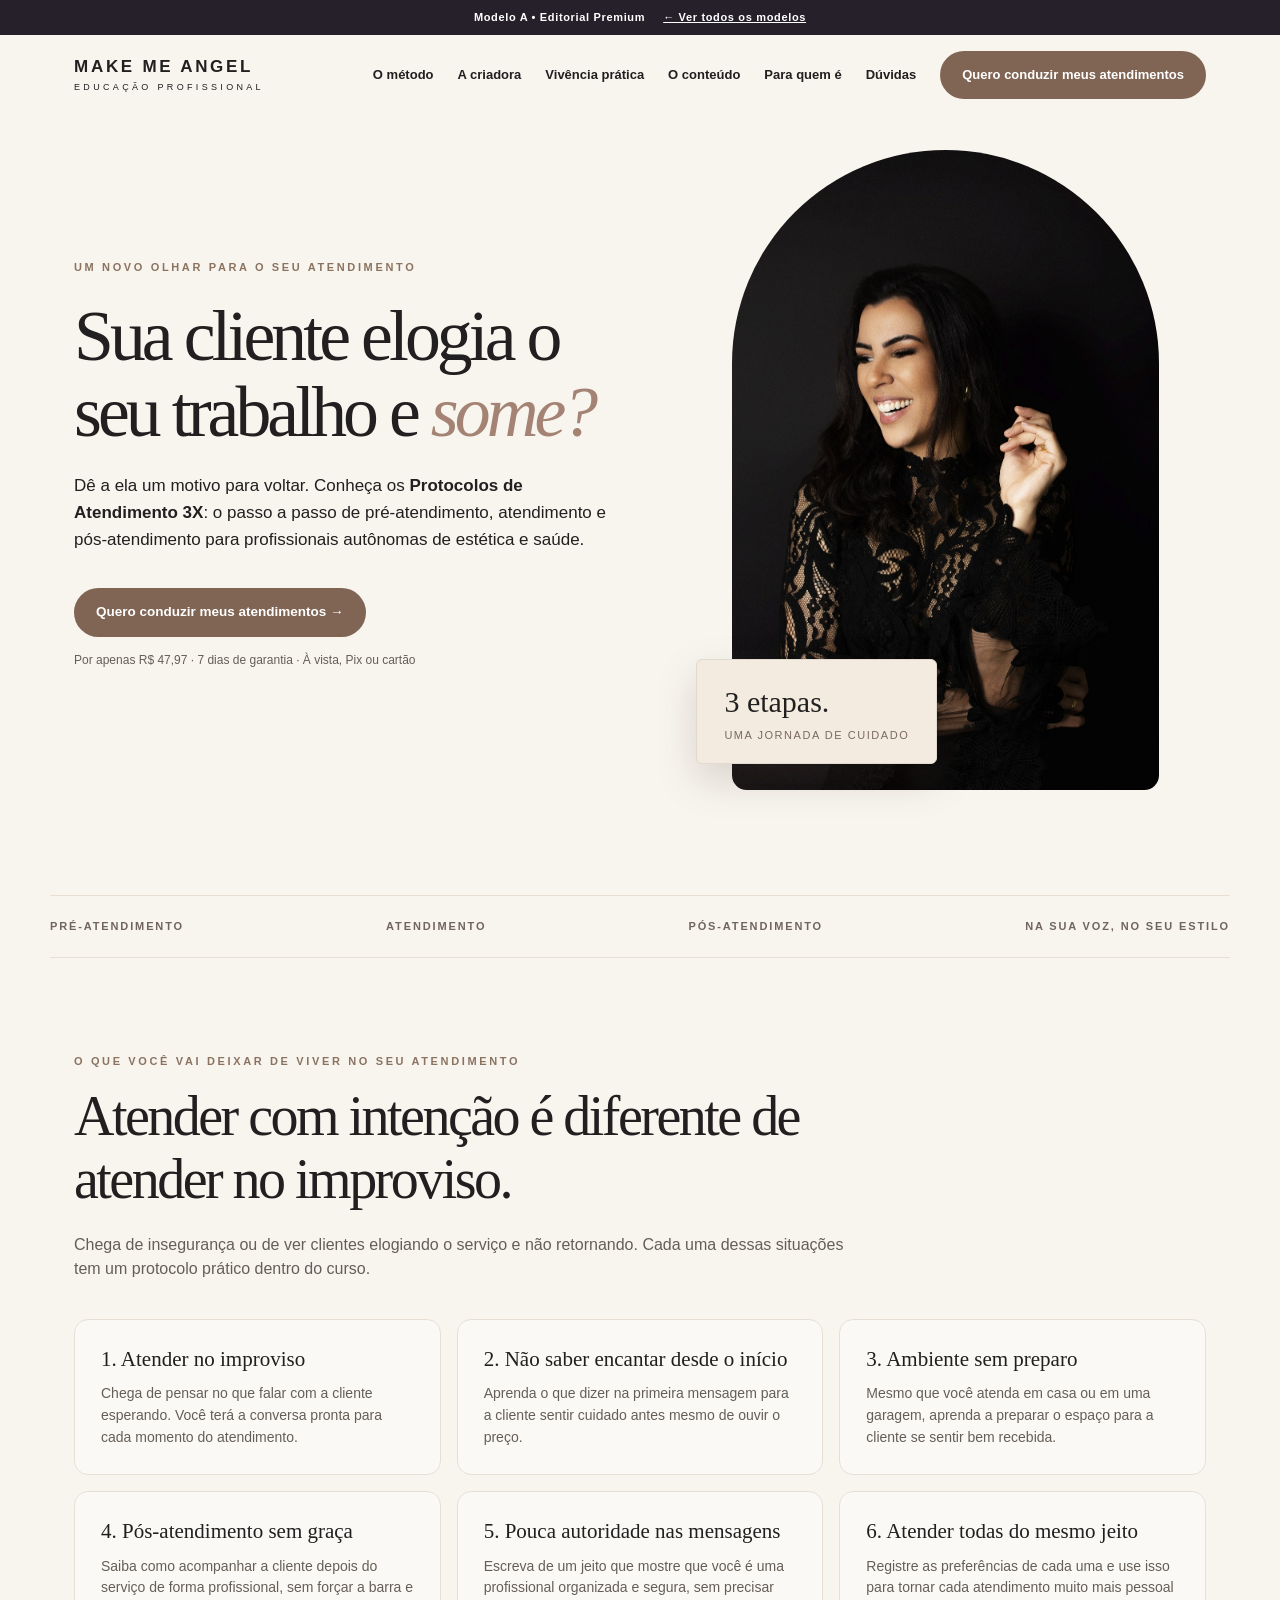
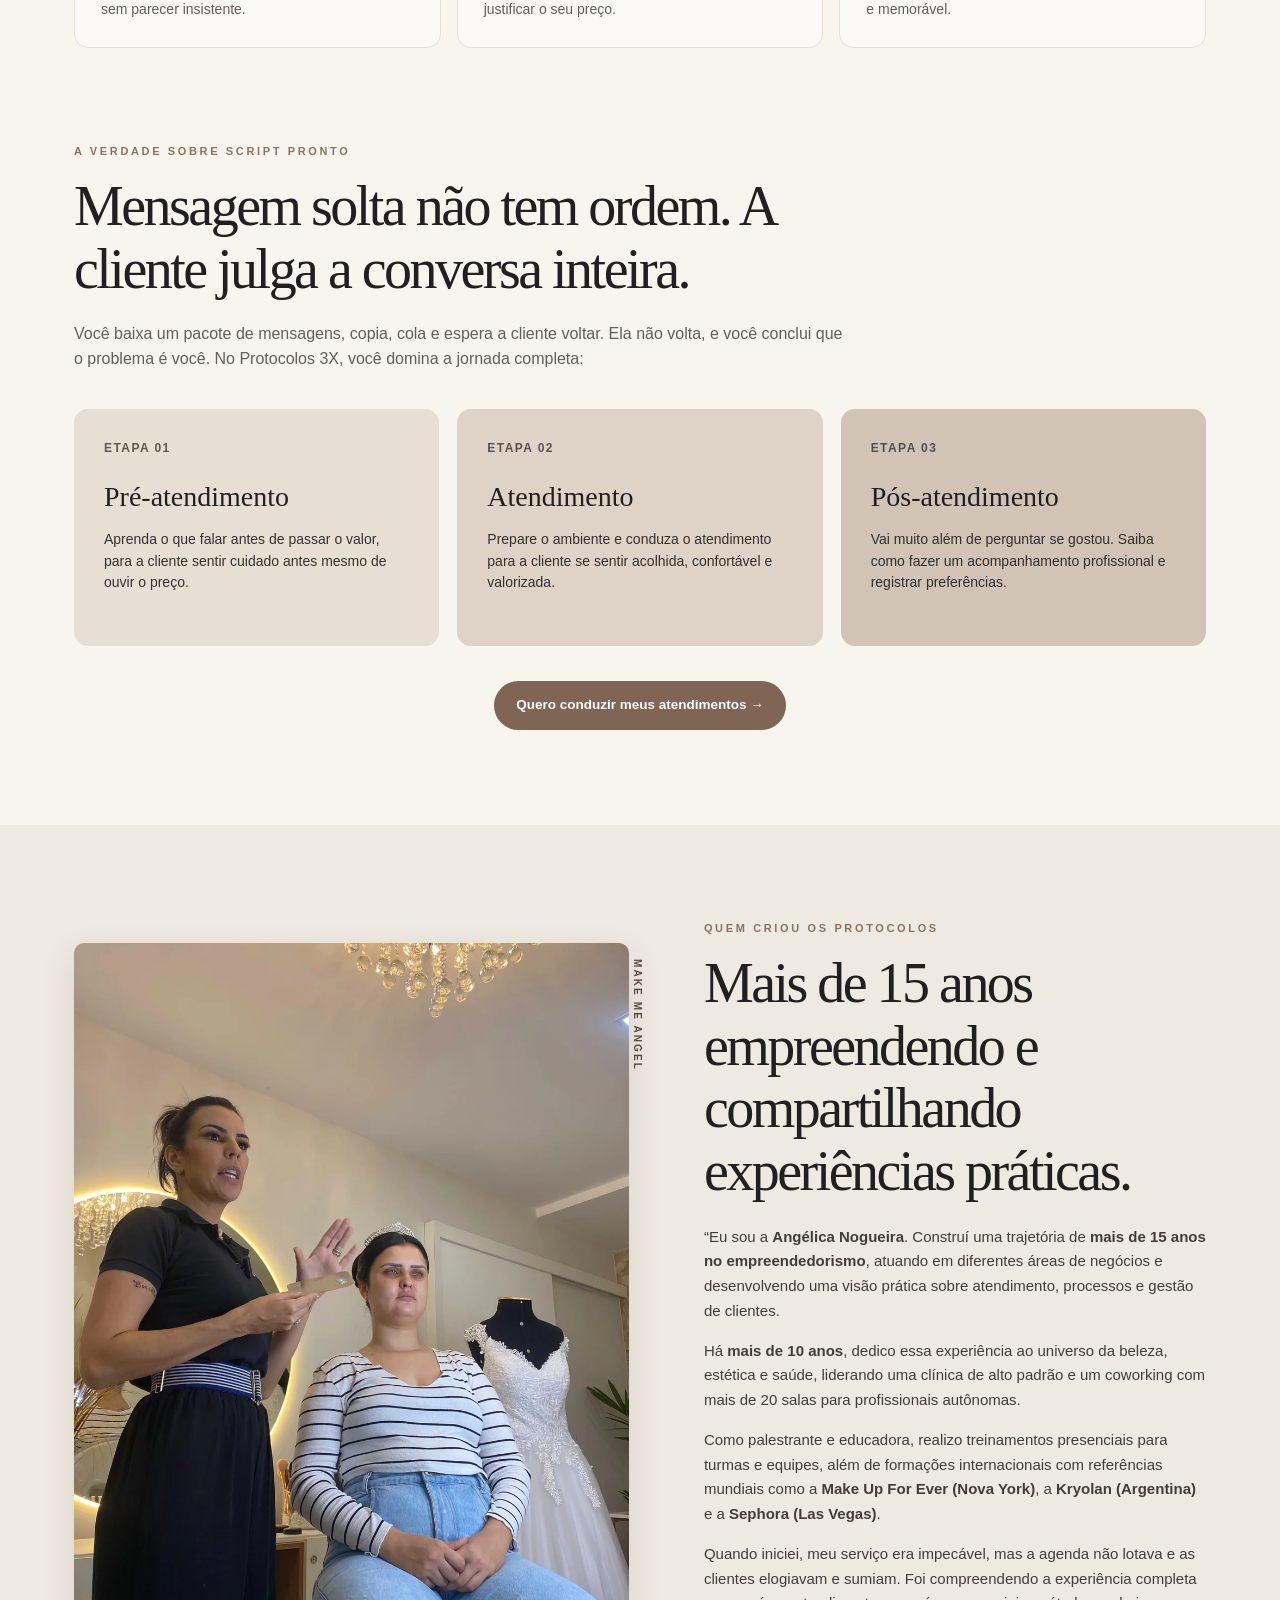
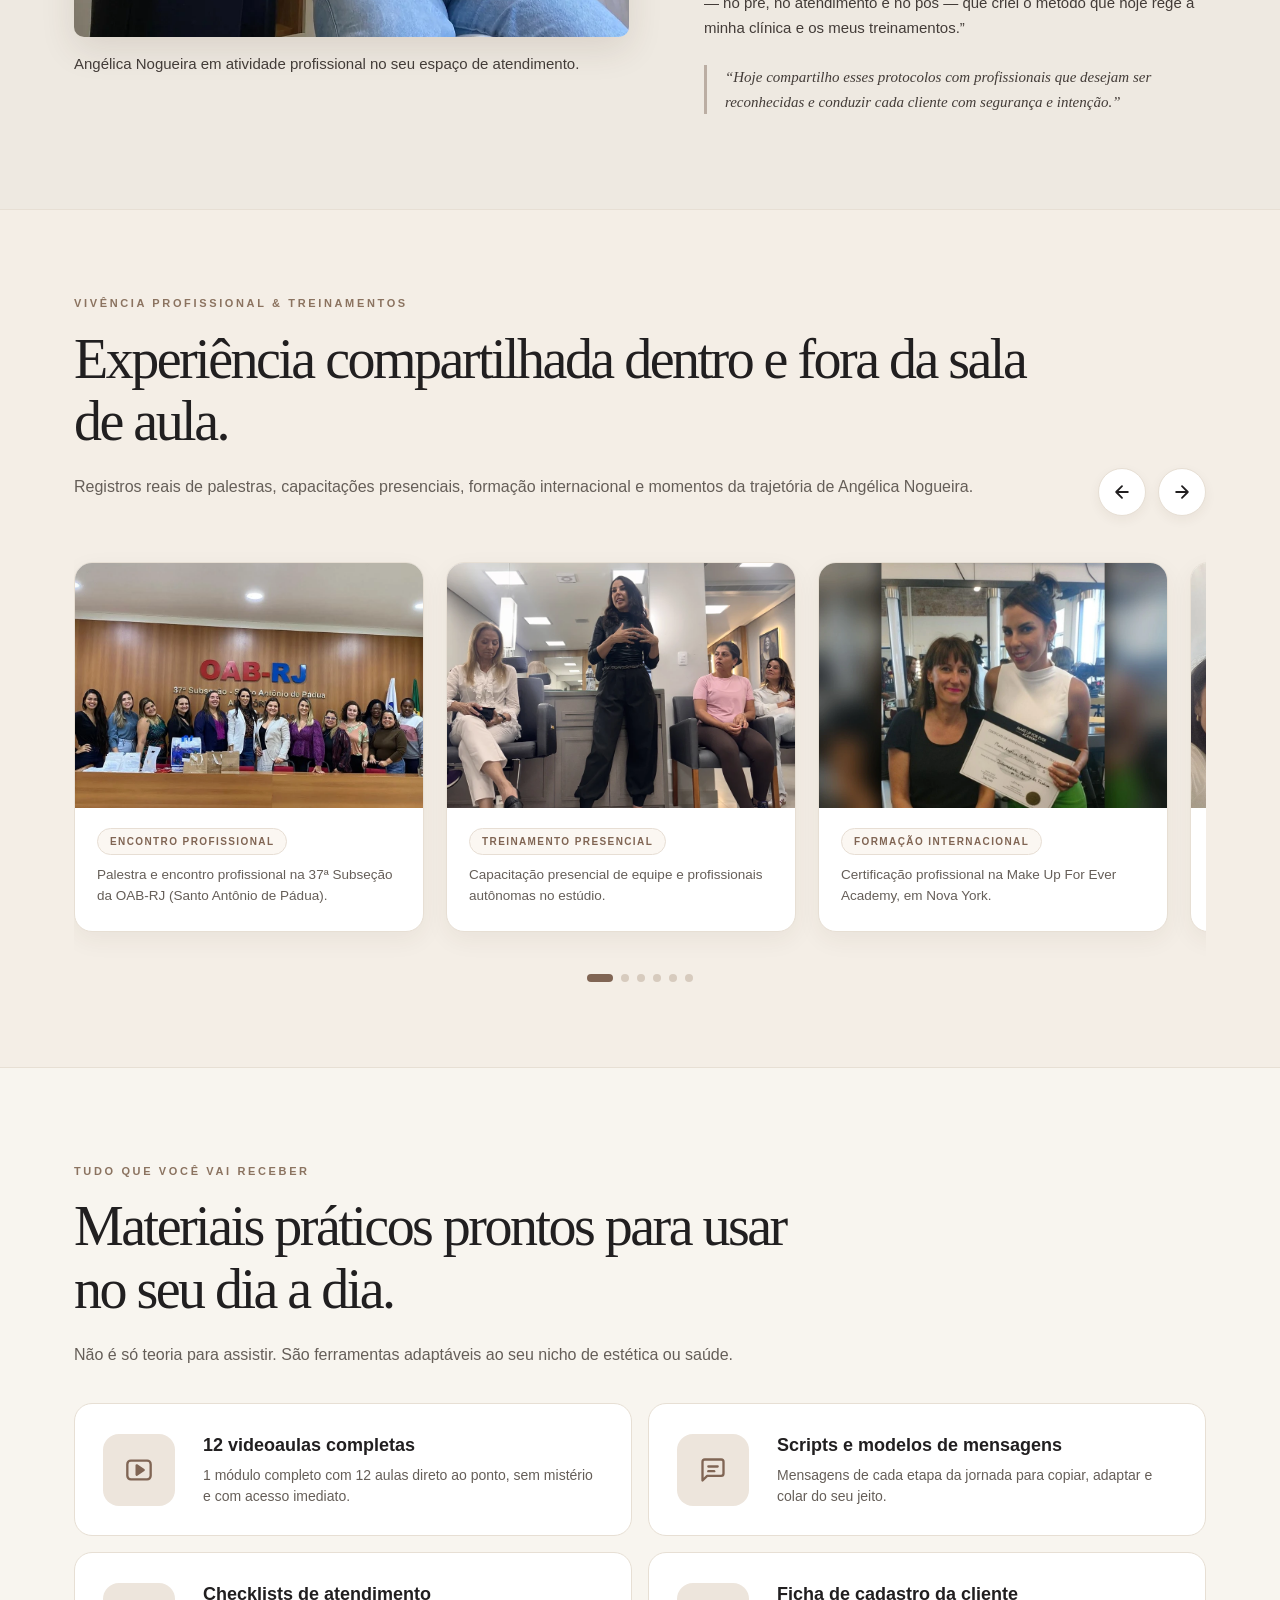
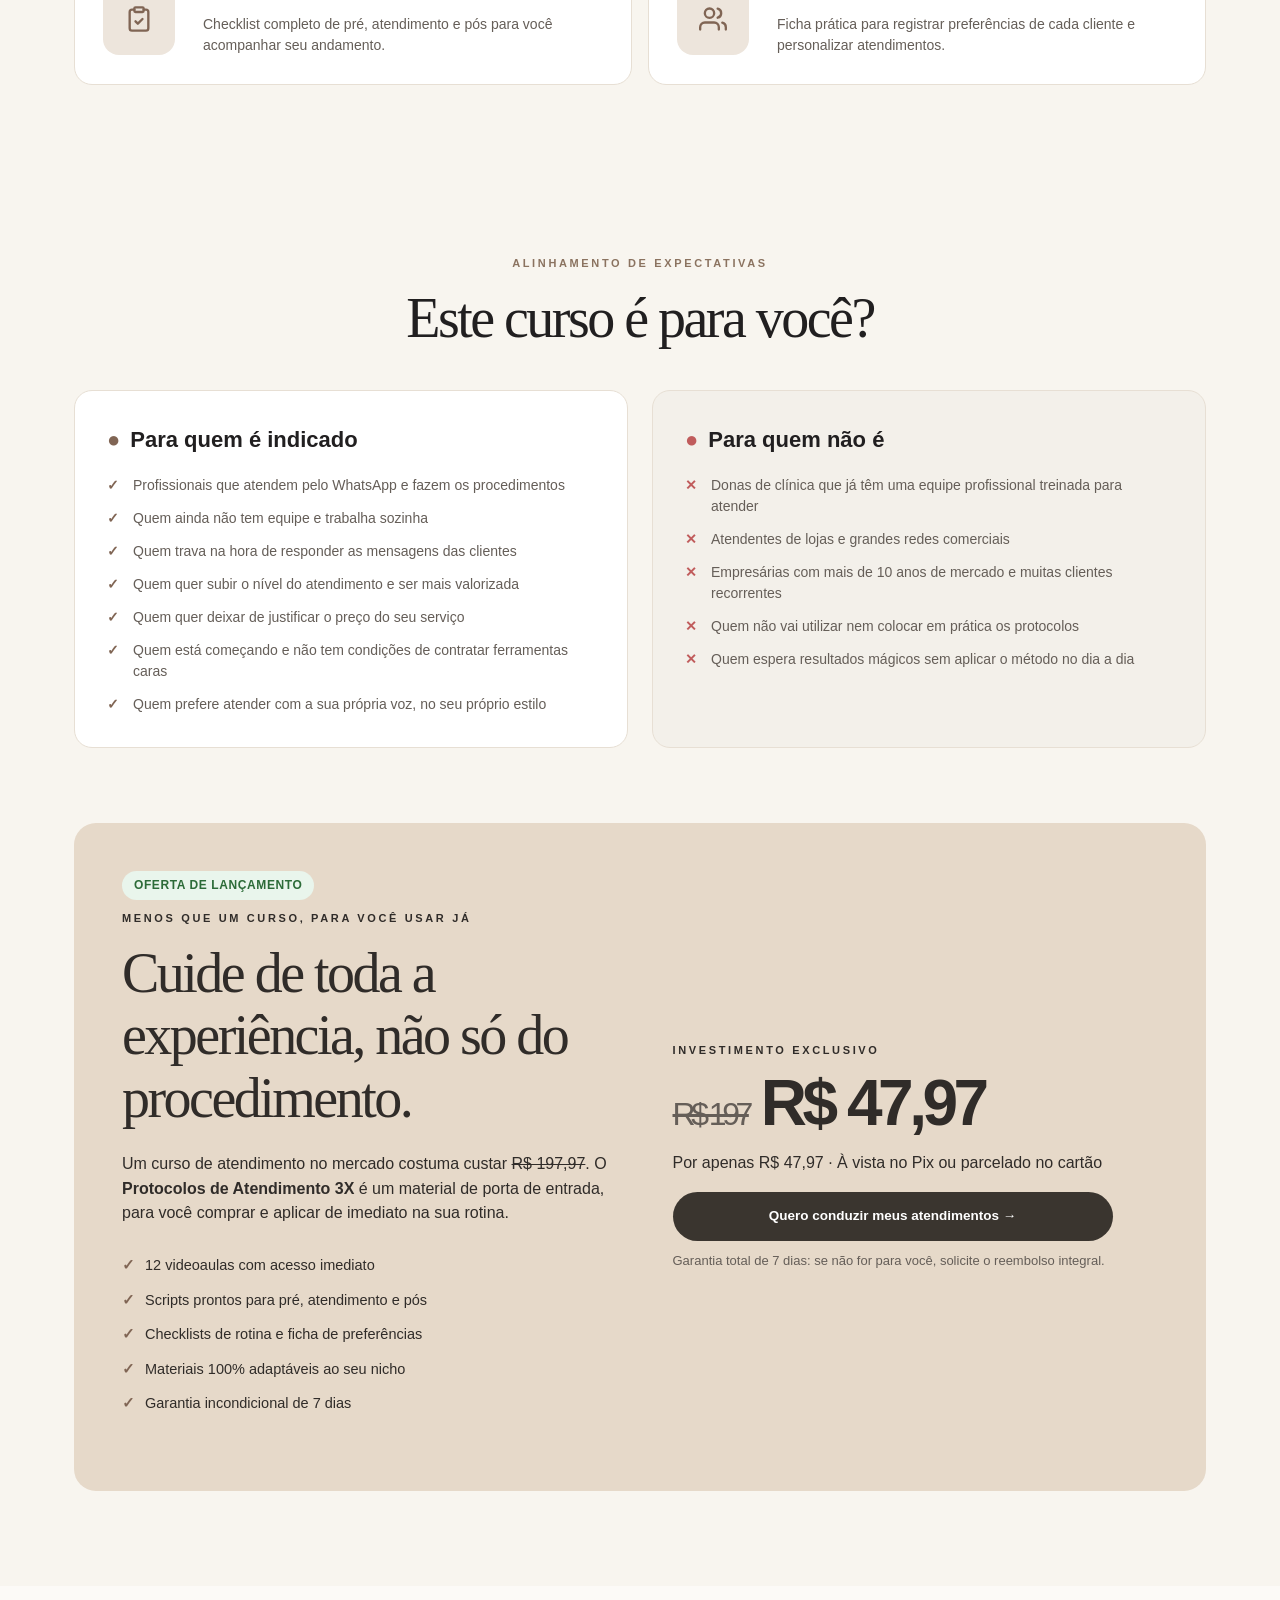
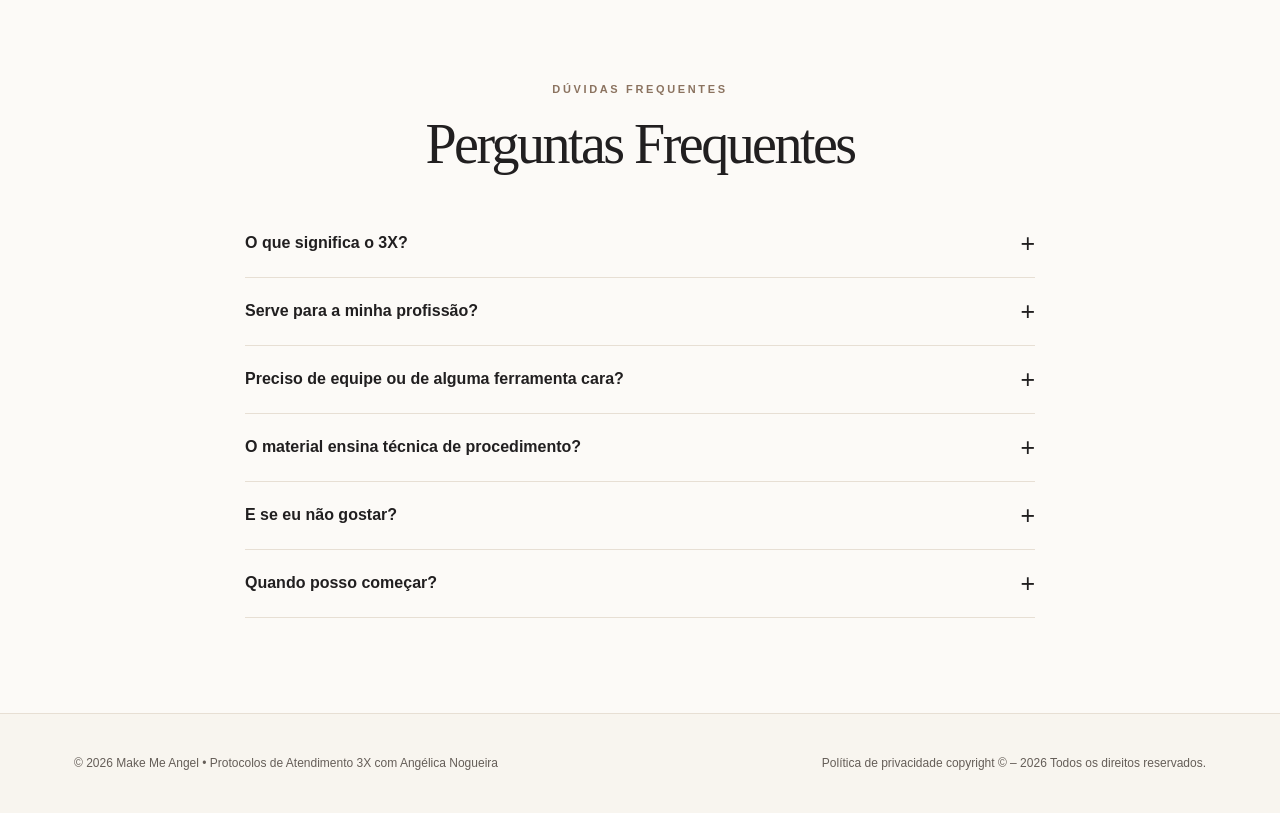
==== commit 8ed66f7b: "fix(mobile): hide header nav on mobile to prevent overflow and replace kit emojis with SVG icons" ====
--- a/01-editorial/index.html
+++ b/01-editorial/index.html
@@ -446,8 +446,13 @@
   border-radius: 16px;
   width: 72px;
   height: 72px;
-  font-size: 31px;
   color: var(--accent);
+  flex-shrink: 0;
+}
+.kit .symbol svg {
+  width: 28px;
+  height: 28px;
+  display: block;
 }
 .kit strong { font-size: 18px; }
 .kit p { margin: 5px 0 0; color: var(--textmuted); font-size: 14px; line-height: 1.5; }
@@ -546,6 +551,9 @@
   .hero-stamp { left: -25px; }
 }
 @media (max-width: 768px) {
+  .head { min-height: 60px; justify-content: center; padding-block: 14px; }
+  .head .nav { display: none; }
+  .brand { display: flex; flex-direction: column; align-items: center; text-align: center; }
   .audience-grid { grid-template-columns: 1fr; }
   .gallery-header { flex-direction: column; align-items: flex-start; gap: 16px; }
   .gallery-controls { display: none; }
@@ -563,8 +571,9 @@
   .three, .pain-grid { grid-template-columns: 1fr; }
   .pain { padding: 23px; }
   .stage { padding: 24px; }
-  .kit { grid-template-columns: 58px 1fr; padding: 20px; gap: 12px; }
-  .kit .symbol { width: 54px; height: 54px; font-size: 23px; }
+  .kit { grid-template-columns: 54px 1fr; padding: 18px; gap: 12px; }
+  .kit .symbol { width: 54px; height: 54px; }
+  .kit .symbol svg { width: 22px; height: 22px; }
   .kit strong { font-size: 15px; }
   .kit p { font-size: 12px; }
   .offer { padding: 29px 22px; }
@@ -758,7 +767,7 @@
           <!-- Card 1: OAB-RJ Treinamento -->
           <article class="gallery-card">
             <div class="gallery-img-box">
-              <img src="../assets/treinamento-oab.webp" loading="lazy" alt="Angélica Nogueira em palestra e encontro na 37ª Subseção da OAB-RJ Santo Antônio de Pádua com turma de mulheres">
+              <img src="../assets/treinamento-oab.webp" alt="Angélica Nogueira em palestra e encontro na 37ª Subseção da OAB-RJ Santo Antônio de Pádua com turma de mulheres">
             </div>
             <div class="gallery-info">
               <span class="gallery-badge">ENCONTRO PROFISSIONAL</span>
@@ -769,7 +778,7 @@
           <!-- Card 2: Treinamento Presencial no Estúdio -->
           <article class="gallery-card">
             <div class="gallery-img-box">
-              <img src="../assets/treinamento-estudio.webp" loading="lazy" alt="Angélica Nogueira conduzindo treinamento prático e capacitação de equipe no estúdio">
+              <img src="../assets/treinamento-estudio.webp" alt="Angélica Nogueira conduzindo treinamento prático e capacitação de equipe no estúdio">
             </div>
             <div class="gallery-info">
               <span class="gallery-badge">TREINAMENTO PRESENCIAL</span>
@@ -780,7 +789,7 @@
           <!-- Card 3: Formação Internacional Make Up For Ever NY -->
           <article class="gallery-card">
             <div class="gallery-img-box">
-              <img src="../assets/formacao-ny.webp" loading="lazy" alt="Angélica Nogueira com certificado na Make Up For Ever Academy em Nova York">
+              <img src="../assets/formacao-ny.webp" alt="Angélica Nogueira com certificado na Make Up For Ever Academy em Nova York">
             </div>
             <div class="gallery-info">
               <span class="gallery-badge">FORMAÇÃO INTERNACIONAL</span>
@@ -791,7 +800,7 @@
           <!-- Card 4: Turma e Comunidade -->
           <article class="gallery-card">
             <div class="gallery-img-box">
-              <img src="../assets/encontro.webp" loading="lazy" alt="Turma de profissionais da área reunidas com Angélica Nogueira em encontro presencial">
+              <img src="../assets/encontro.webp" alt="Turma de profissionais da área reunidas com Angélica Nogueira em encontro presencial">
             </div>
             <div class="gallery-info">
               <span class="gallery-badge">TURMAS & ALUNAS</span>
@@ -802,7 +811,7 @@
           <!-- Card 5: Bastidores de Gravação MA -->
           <article class="gallery-card">
             <div class="gallery-img-box">
-              <img src="../assets/bastidores-gravacao.webp" loading="lazy" alt="Bastidores de gravações na estrutura profissional da Make Me Angel com câmeras e iluminação">
+              <img src="../assets/bastidores-gravacao.webp" alt="Bastidores de gravações na estrutura profissional da Make Me Angel com câmeras e iluminação">
             </div>
             <div class="gallery-info">
               <span class="gallery-badge">ESTRUTURA & BASTIDORES</span>
@@ -813,7 +822,7 @@
           <!-- Card 6: Palestra & Treinamento Teórico -->
           <article class="gallery-card">
             <div class="gallery-img-box">
-              <img src="../assets/palestra-estudio.webp" loading="lazy" alt="Angélica Nogueira compartilhando orientações práticas e técnicas em treinamento presencial">
+              <img src="../assets/palestra-estudio.webp" alt="Angélica Nogueira compartilhando orientações práticas e técnicas em treinamento presencial">
             </div>
             <div class="gallery-info">
               <span class="gallery-badge">MENTORIA PRÁTICA</span>
@@ -843,28 +852,52 @@
         </div>
         <div class="kit-grid">
           <article class="kit">
-            <div class="symbol" aria-hidden="true">▦</div>
+            <div class="symbol" aria-hidden="true">
+              <svg width="28" height="28" viewBox="0 0 24 24" fill="none" stroke="currentColor" stroke-width="2" stroke-linecap="round" stroke-linejoin="round">
+                <rect x="2" y="4" width="20" height="16" rx="3" ry="3"/>
+                <polygon points="10 8 16 12 10 16 10 8" fill="currentColor"/>
+              </svg>
+            </div>
             <div>
               <strong>12 videoaulas completas</strong>
               <p>1 módulo completo com 12 aulas direto ao ponto, sem mistério e com acesso imediato.</p>
             </div>
           </article>
           <article class="kit">
-            <div class="symbol" aria-hidden="true">✎</div>
+            <div class="symbol" aria-hidden="true">
+              <svg width="28" height="28" viewBox="0 0 24 24" fill="none" stroke="currentColor" stroke-width="2" stroke-linecap="round" stroke-linejoin="round">
+                <path d="M21 15a2 2 0 0 1-2 2H7l-4 4V5a2 2 0 0 1 2-2h14a2 2 0 0 1 2 2z"/>
+                <line x1="8" y1="9" x2="16" y2="9"/>
+                <line x1="8" y1="13" x2="13" y2="13"/>
+              </svg>
+            </div>
             <div>
               <strong>Scripts e modelos de mensagens</strong>
               <p>Mensagens de cada etapa da jornada para copiar, adaptar e colar do seu jeito.</p>
             </div>
           </article>
           <article class="kit">
-            <div class="symbol" aria-hidden="true">☑</div>
+            <div class="symbol" aria-hidden="true">
+              <svg width="28" height="28" viewBox="0 0 24 24" fill="none" stroke="currentColor" stroke-width="2" stroke-linecap="round" stroke-linejoin="round">
+                <path d="M16 4h2a2 2 0 0 1 2 2v14a2 2 0 0 1-2 2H6a2 2 0 0 1-2-2V6a2 2 0 0 1 2-2h2"/>
+                <rect x="8" y="2" width="8" height="4" rx="1" ry="1"/>
+                <path d="m9 14 2 2 4-4"/>
+              </svg>
+            </div>
             <div>
               <strong>Checklists de atendimento</strong>
               <p>Checklist completo de pré, atendimento e pós para você acompanhar seu andamento.</p>
             </div>
           </article>
           <article class="kit">
-            <div class="symbol" aria-hidden="true">◇</div>
+            <div class="symbol" aria-hidden="true">
+              <svg width="28" height="28" viewBox="0 0 24 24" fill="none" stroke="currentColor" stroke-width="2" stroke-linecap="round" stroke-linejoin="round">
+                <path d="M17 21v-2a4 4 0 0 0-4-4H5a4 4 0 0 0-4 4v2"/>
+                <circle cx="9" cy="7" r="4"/>
+                <path d="M23 21v-2a4 4 0 0 0-3-3.87"/>
+                <path d="M16 3.13a4 4 0 0 1 0 7.75"/>
+              </svg>
+            </div>
             <div>
               <strong>Ficha de cadastro da cliente</strong>
               <p>Ficha prática para registrar preferências de cada cliente e personalizar atendimentos.</p>
